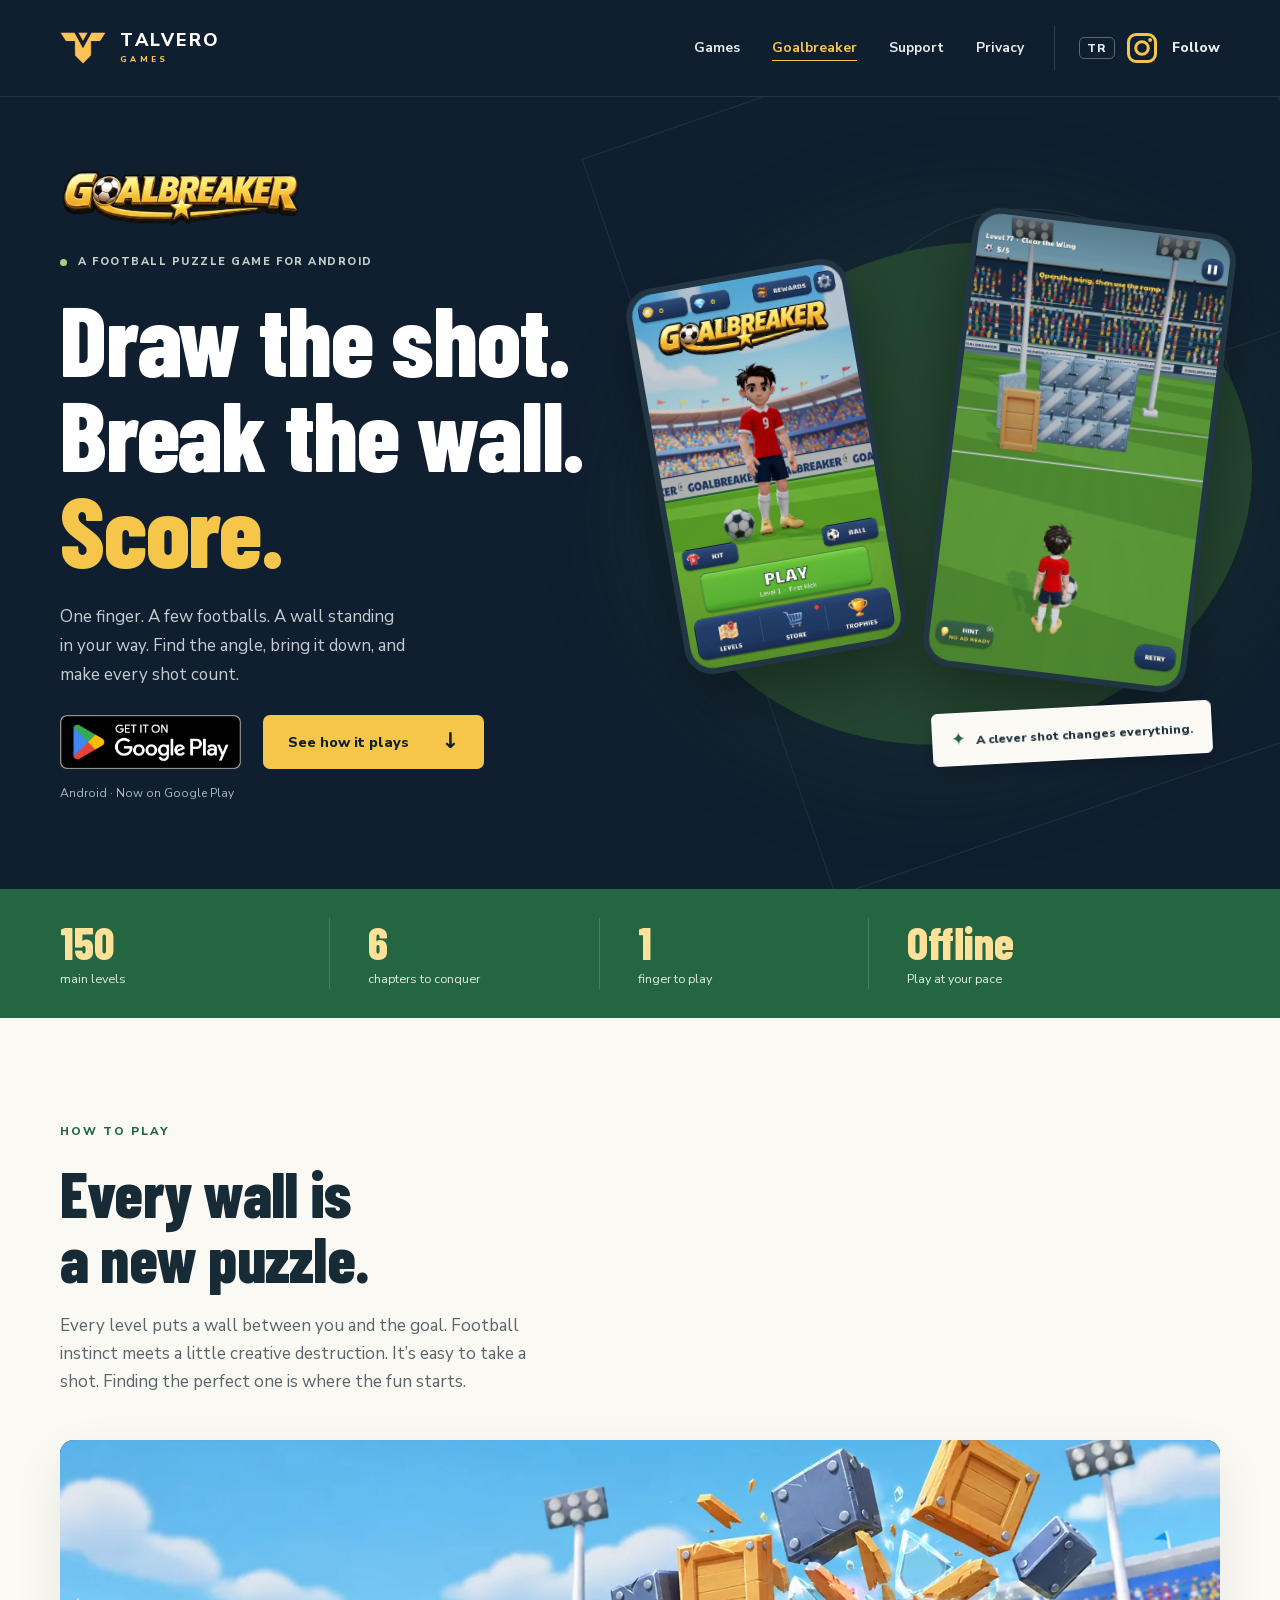
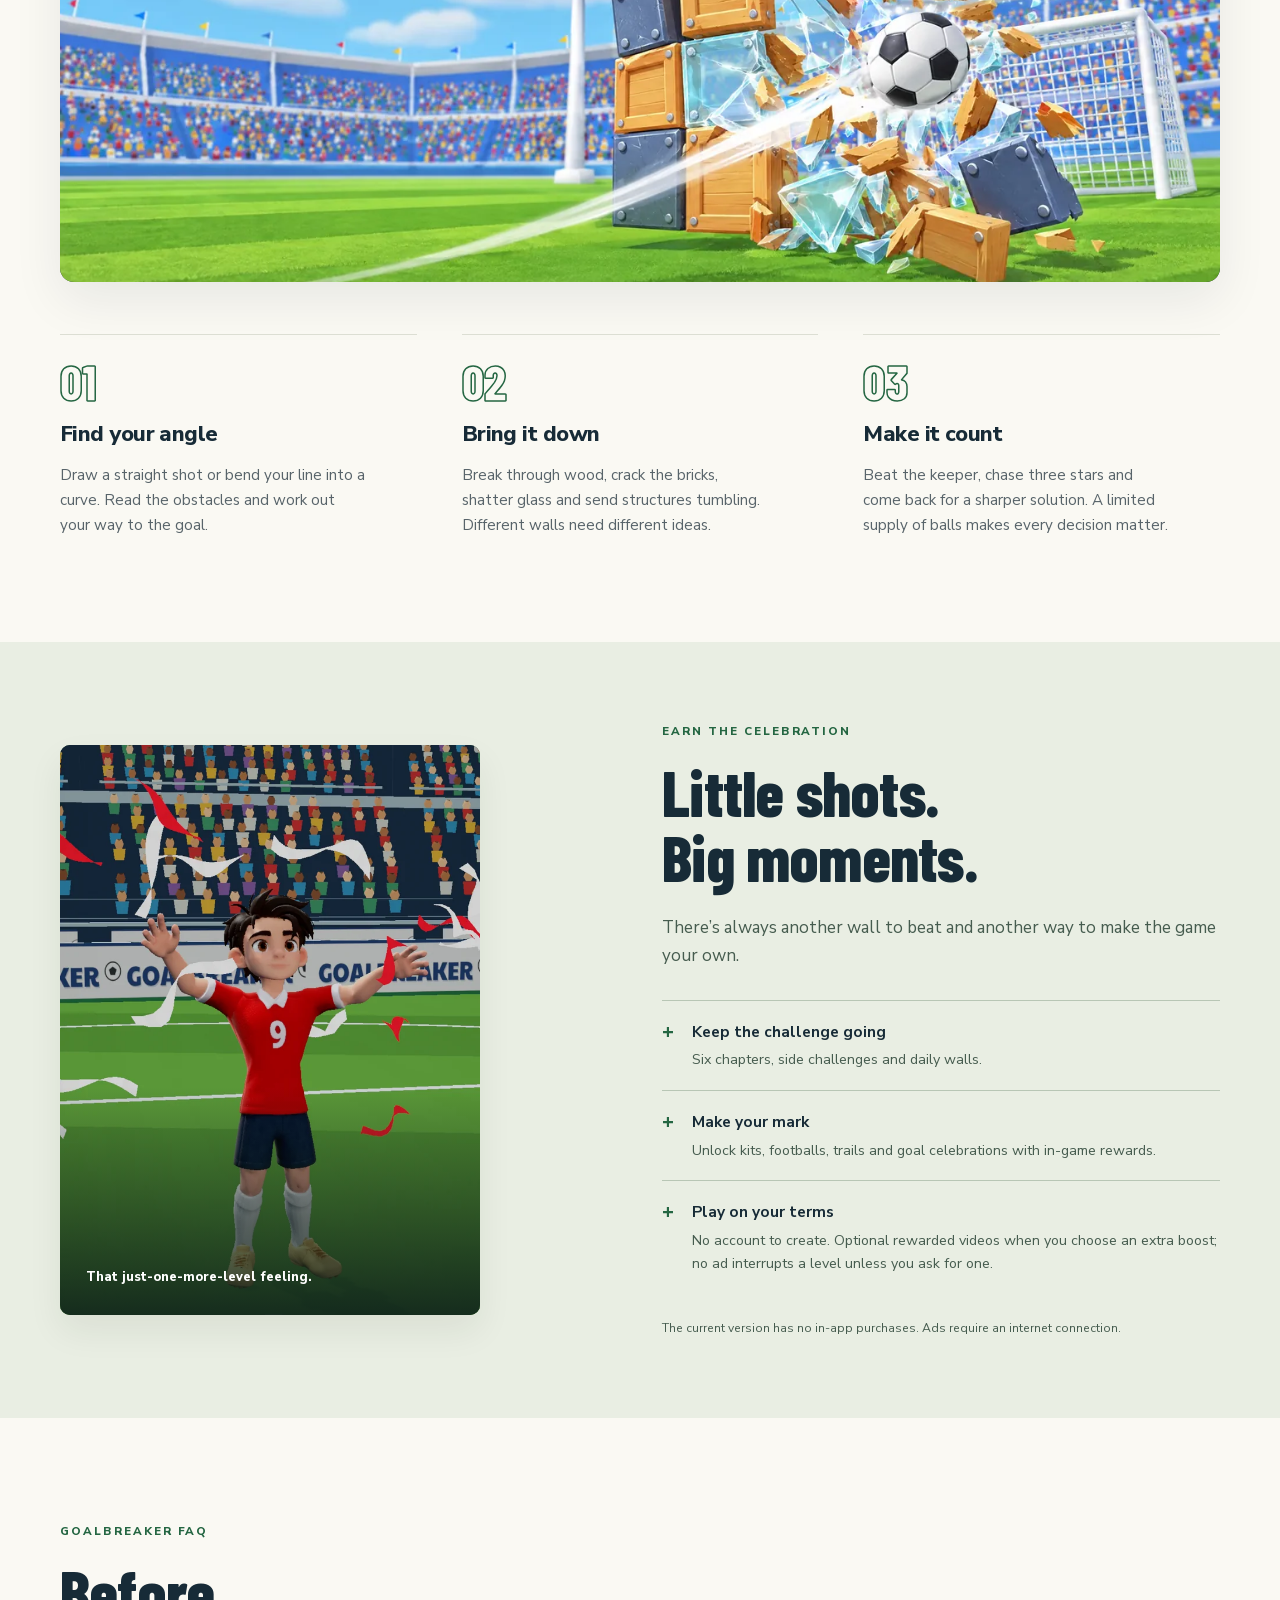
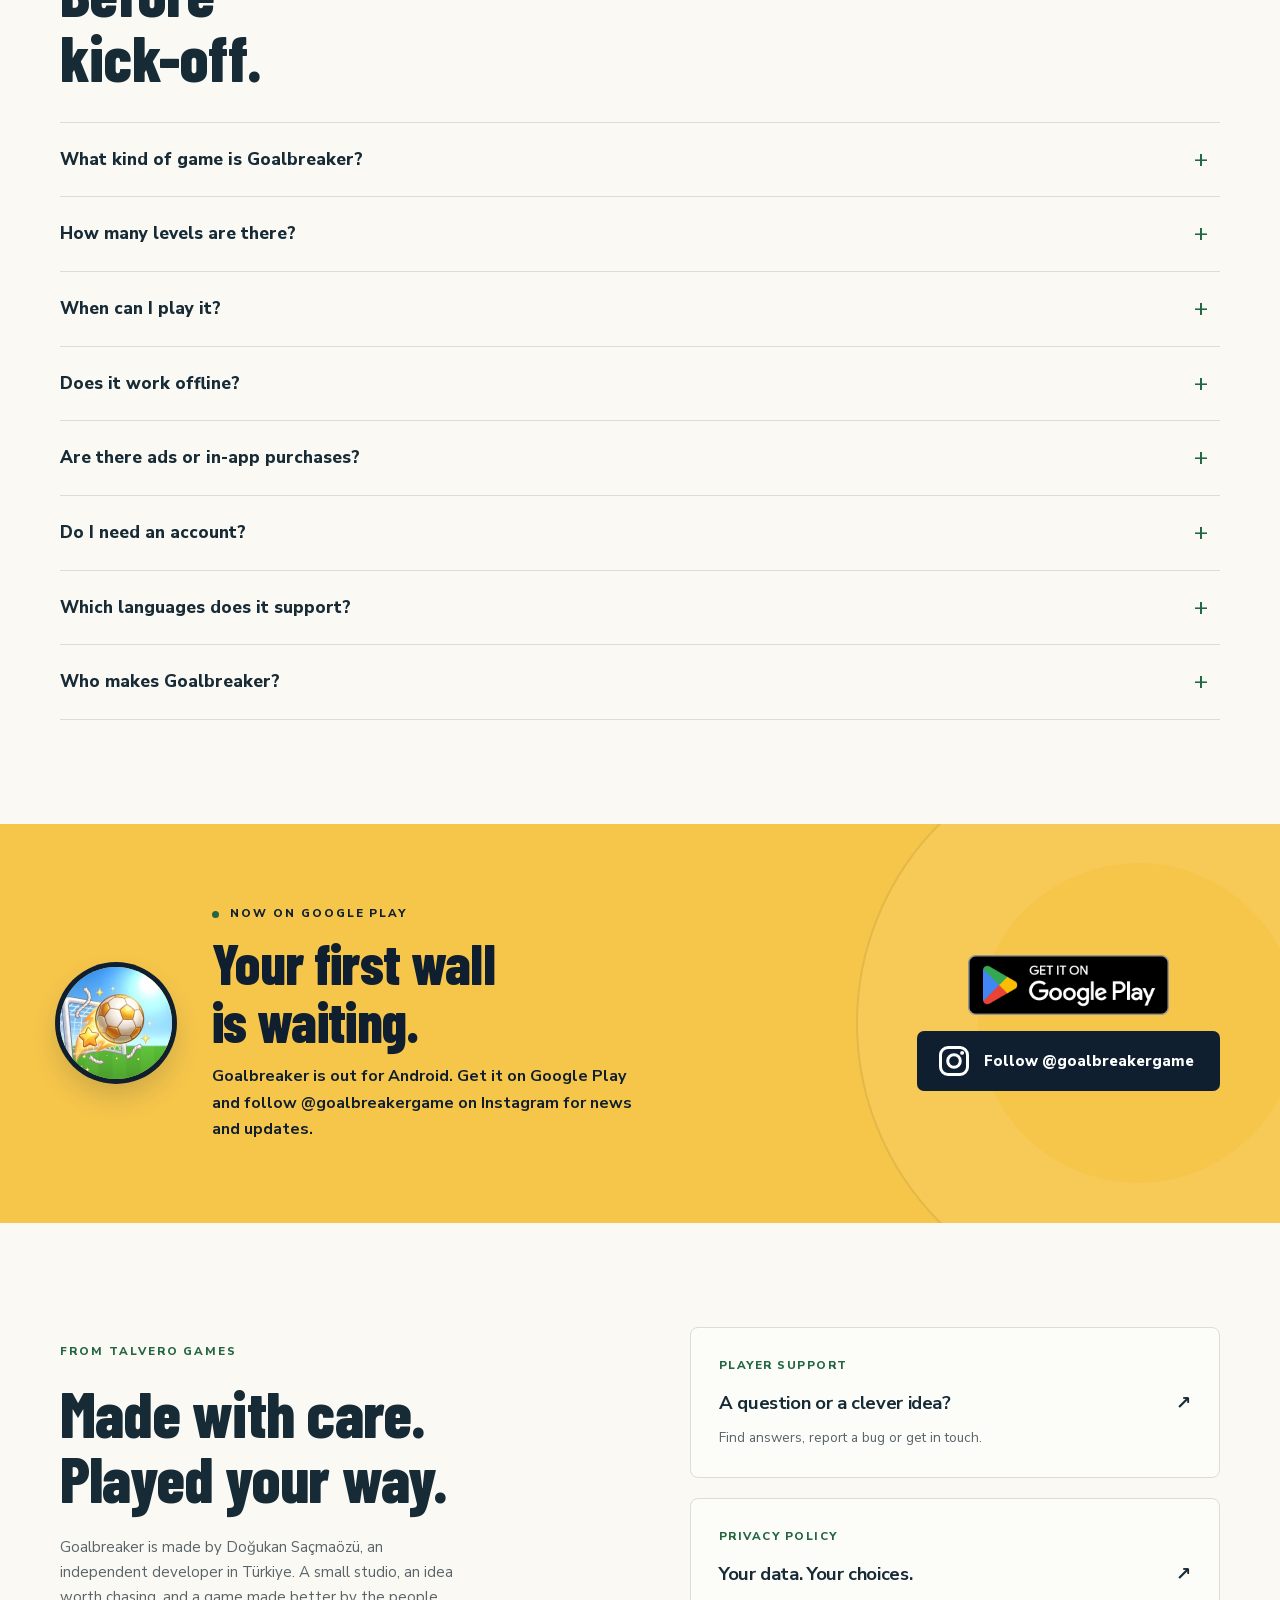
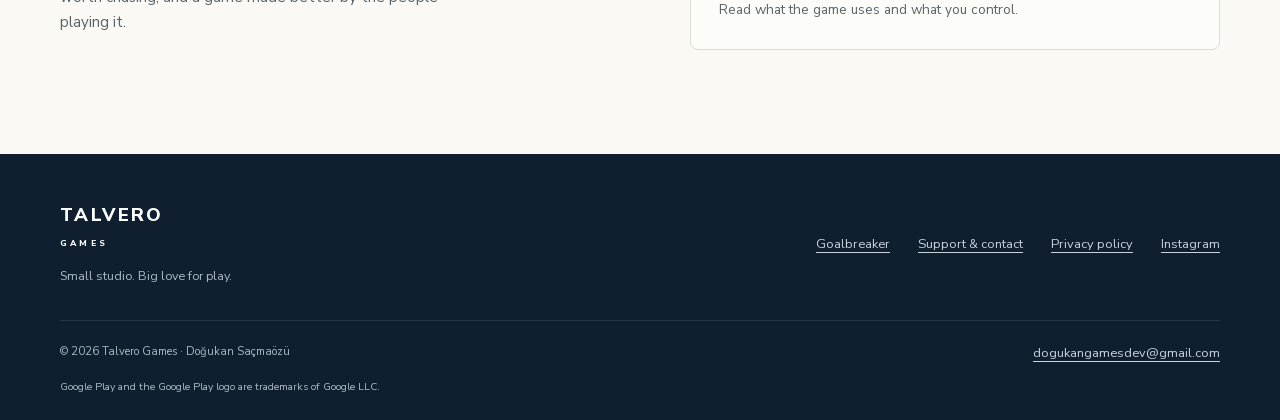
==== goalbreaker/index.html @ 66cc852f "Describe 1.0.6 ads, age slider and iOS data handling in the policy Interstitials after won levels (a" ====
<!DOCTYPE html>
<html lang="en" data-alt-lang="tr" data-alt-href="/tr/goalbreaker/">
  <head>
    <meta charset="utf-8">
    <meta name="viewport" content="width=device-width, initial-scale=1">
    <script>(function(d){var h=d.documentElement,a=h.getAttribute("data-alt-lang"),u=h.getAttribute("data-alt-href"),k="talvero-lang",s=null,b=0;try{s=localStorage.getItem(k)}catch(e){b=1}var n=((navigator.languages&&navigator.languages[0])||navigator.language||"").toLowerCase(),r=d.referrer,o=location.origin+"/";if(a==="tr"?s==="tr"||(!s&&/^tr(-|$)/.test(n)&&r.indexOf(o+"tr/")!==0&&!(b&&r.indexOf(o)===0)):s==="en")location.replace(u+location.hash);d.addEventListener("click",function(e){var l=e.target.closest&&e.target.closest("[data-set-lang]");if(l)try{localStorage.setItem(k,l.getAttribute("data-set-lang"))}catch(x){}})})(document);</script>
    <meta name="theme-color" content="#101f30">
    <meta name="referrer" content="strict-origin-when-cross-origin">
    <title>Goalbreaker: Football Puzzle for Android · Talvero Games</title>
    <meta
      name="description"
      content="Goalbreaker is a football (soccer) puzzle game for Android. Draw the shot, break the wall and score across 150 levels in six chapters. Plays offline, no account."
   >
    <link
      rel="canonical"
      href="https://talverogames.com/goalbreaker/"
   >
    <link rel="alternate" hreflang="en" href="https://talverogames.com/goalbreaker/">
    <link rel="alternate" hreflang="tr" href="https://talverogames.com/tr/goalbreaker/">
    <link rel="alternate" hreflang="x-default" href="https://talverogames.com/goalbreaker/">
    <meta property="og:type" content="website">
    <meta property="og:site_name" content="Goalbreaker · Talvero Games">
    <meta property="og:locale" content="en_GB">
    <meta property="og:locale:alternate" content="tr_TR">
    <meta
      property="og:title"
      content="Goalbreaker: Football Puzzle — Draw the shot. Break the wall. Score."
   >
    <meta
      property="og:description"
      content="Goalbreaker is a football (soccer) puzzle game for Android. Draw the shot, break the wall and score across 150 levels in six chapters. Plays offline, no account."
   >
    <meta
      property="og:url"
      content="https://talverogames.com/goalbreaker/"
   >
    <meta
      property="og:image"
      content="https://talverogames.com/assets/goalbreaker-feature.jpg"
   >
    <meta property="og:image:width" content="1024">
    <meta property="og:image:height" content="500">
    <meta
      property="og:image:alt"
      content="Goalbreaker: Draw the shot. Break the wall. Score."
   >
    <meta name="twitter:card" content="summary_large_image">
    <link rel="icon" href="../assets/icon.png" type="image/png">
    <link
      rel="preload"
      href="../assets/fonts/barlow-condensed-800-latin.woff2"
      as="font"
      type="font/woff2"
      crossorigin
   >
    <link rel="stylesheet" href="../style.css?v=20261012">
    <script type="application/ld+json">
{
  "@context": "https://schema.org",
  "@graph": [
    {
      "@type": [
        "VideoGame",
        "MobileApplication"
      ],
      "@id": "https://talverogames.com/goalbreaker/#game",
      "name": "Goalbreaker",
      "alternateName": "Goalbreaker: Football Puzzle",
      "url": "https://talverogames.com/goalbreaker/",
      "description": "Goalbreaker is a football (soccer) puzzle game for Android by Talvero Games: draw the shot, break the wall and score across 150 levels in six chapters.",
      "image": "https://talverogames.com/assets/goalbreaker-feature.jpg",
      "screenshot": [
        "https://talverogames.com/assets/gameplay.webp",
        "https://talverogames.com/assets/home.webp",
        "https://talverogames.com/assets/celebration.webp"
      ],
      "genre": [
        "Puzzle",
        "Sports"
      ],
      "gamePlatform": "Android",
      "operatingSystem": "Android",
      "applicationCategory": "GameApplication",
      "inLanguage": [
        "en",
        "tr"
      ],
      "author": {
        "@type": "Person",
        "name": "Doğukan Saçmaözü"
      },
      "publisher": {
        "@type": "Organization",
        "@id": "https://talverogames.com/#organization",
        "name": "Talvero Games",
        "url": "https://talverogames.com/"
      },
      "sameAs": [
        "https://play.google.com/store/apps/details?id=com.dogukanscz.goalbreaker",
        "https://www.instagram.com/goalbreakergame/"
      ]
    },
    {
      "@type": "BreadcrumbList",
      "itemListElement": [
        {
          "@type": "ListItem",
          "position": 1,
          "name": "Talvero Games",
          "item": "https://talverogames.com/"
        },
        {
          "@type": "ListItem",
          "position": 2,
          "name": "Goalbreaker"
        }
      ]
    }
  ]
}
    </script>
  </head>
  <body>
    <a class="skip-link" href="#main">Skip to content</a>
    <header class="site-header">
      <div class="container header-inner">
        <a class="studio-brand" href="../" aria-label="Talvero Games home"
          ><img src="../assets/talvero-emblem-144.webp" width="144" height="102" alt=""
          ><span>TALVERO <small>GAMES</small></span></a>
        <nav aria-label="Main navigation">
          <a class="nav-games" href="../#games">Games</a>
          <a href="../goalbreaker/" aria-current="page">Goalbreaker</a>
          <a href="../goalbreaker/support/">Support</a>
          <a href="../goalbreaker/privacy/">Privacy</a>
        </nav>
        <div class="header-tools">
          <a class="lang-switch" href="../tr/goalbreaker/" hreflang="tr" lang="tr" data-set-lang="tr"
            ><span class="lang-code">TR</span
            ><span class="visually-hidden"> – Türkçe</span></a
          ><a class="nav-ig" href="https://www.instagram.com/goalbreakergame/" rel="noopener"
            ><svg class="ig-glyph" viewBox="2 2 20 20" width="30" height="30" aria-hidden="true" focusable="false"><rect x="3" y="3" width="18" height="18" rx="5" fill="none" stroke="currentColor" stroke-width="2"/><circle cx="12" cy="12" r="4.2" fill="none" stroke="currentColor" stroke-width="2"/><circle cx="17.4" cy="6.6" r="1.3" fill="currentColor"/></svg><span class="nav-ig-label" aria-hidden="true">Follow</span
            ><span class="visually-hidden">Follow Goalbreaker on Instagram</span></a
          >
        </div>
      </div>
    </header>
    <main id="main">
      <section class="hero" aria-labelledby="hero-title">
        <div class="pitch-lines" aria-hidden="true"></div>
        <div class="container hero-inner">
          <div class="hero-copy">
            <img
              class="game-logo"
              src="../assets/logo-goalbreaker.webp"
              width="640"
              height="155"
              alt="Goalbreaker"
           >
            <p class="eyebrow">
              <span class="status-dot" aria-hidden="true"></span>A football
              puzzle game for Android
            </p>
            <h1 id="hero-title">
              Draw the shot.<br>Break the wall.<br><span>Score.</span>
            </h1>
            <p class="hero-description">
              One finger. A few footballs. A wall standing in your way. Find the
              angle, bring it down, and make every shot count.
            </p>
            <div class="game-hero-actions">
              <a class="store-badge" href="https://play.google.com/store/apps/details?id=com.dogukanscz.goalbreaker" rel="noopener"
                ><img
                  src="../assets/google-play-badge-en.webp"
                  width="564"
                  height="168"
                  alt="Get it on Google Play"
               ></a
              ><a class="button button-gold" href="#game"
                >See how it plays <span aria-hidden="true">↓</span></a
              >
            </div>
            <p class="hero-note">Android · Now on Google Play</p>
          </div>
          <div class="hero-art">
            <div class="art-orbit" aria-hidden="true"></div>
            <figure class="game-frame frame-home">
              <img
                src="../assets/home.webp"
                alt="Goalbreaker home screen with a footballer, customisation options and the Play button"
                width="720"
                height="1280"
                fetchpriority="high"
             >
            </figure>
            <figure class="game-frame frame-play">
              <img
                src="../assets/gameplay.webp"
                alt="A Goalbreaker puzzle: a striker faces a wall of metal blocks, a wooden barrier and a ramp"
                width="720"
                height="1280"
                fetchpriority="high"
             >
            </figure>
            <div class="art-caption">
              <span aria-hidden="true">✦</span> A clever shot changes
              everything.
            </div>
          </div>
        </div>
      </section>

      <section class="stats-band" aria-label="Game highlights">
        <div class="container stats">
          <p><strong>150</strong><span>main levels</span></p>
          <p><strong>6</strong><span>chapters to conquer</span></p>
          <p><strong>1</strong><span>finger to play</span></p>
          <p><strong>Offline</strong><span>Play at your pace</span></p>
        </div>
      </section>

      <section
        class="section container game-intro"
        id="game"
        aria-labelledby="game-title"
      >
        <div class="section-heading">
          <p class="eyebrow">How to play</p>
          <h2 id="game-title">Every wall is<br>a new puzzle.</h2>
          <p>
            Every level puts a wall between you and the goal. Football instinct
            meets a little creative destruction. It’s easy to take a shot.
            Finding the perfect one is where the fun starts.
          </p>
        </div>
        <figure class="intro-art">
          <img
            src="../assets/goalbreaker-art.webp"
            width="1400"
            height="600"
            alt="Goalbreaker artwork: a football smashing through a wall of wooden crates, metal blocks and glass"
            loading="lazy"
         >
        </figure>
        <div class="feature-grid">
          <article>
            <span class="feature-number" aria-hidden="true">01</span>
            <h3>Find your angle</h3>
            <p>
              Draw a straight shot or bend your line into a curve. Read the
              obstacles and work out your way to the goal.
            </p>
          </article>
          <article>
            <span class="feature-number" aria-hidden="true">02</span>
            <h3>Bring it down</h3>
            <p>
              Break through wood, crack the bricks, shatter glass and send
              structures tumbling. Different walls need different ideas.
            </p>
          </article>
          <article>
            <span class="feature-number" aria-hidden="true">03</span>
            <h3>Make it count</h3>
            <p>
              Beat the keeper, chase three stars and come back for a sharper
              solution. A limited supply of balls makes every decision matter.
            </p>
          </article>
        </div>
      </section>

      <section class="victory-section" aria-labelledby="victory-title">
        <div class="container victory-inner">
          <figure class="victory-image">
            <img
              src="../assets/celebration.webp"
              alt="The Goalbreaker striker celebrates a goal as red and white confetti falls across the pitch"
              width="720"
              height="1280"
              loading="lazy"
           >
            <figcaption>That just-one-more-level feeling.</figcaption>
          </figure>
          <div class="victory-copy">
            <p class="eyebrow">Earn the celebration</p>
            <h2 id="victory-title">Little shots.<br>Big moments.</h2>
            <p>
              There’s always another wall to beat and another way to make the
              game your own.
            </p>
            <ul class="game-extras">
              <li>
                <strong>Keep the challenge going</strong
                ><span>Six chapters, side challenges and daily walls.</span>
              </li>
              <li>
                <strong>Make your mark</strong
                ><span
                  >Unlock kits, footballs, trails and goal celebrations with
                  in-game rewards.</span
                >
              </li>
              <li>
                <strong>Play on your terms</strong
                ><span
                  >No account to create. Optional rewarded videos when you
                  choose an extra boost; no ad interrupts a level unless you ask
                  for one.</span
                >
              </li>
            </ul>
            <p class="small-note">
              The current version has no in-app purchases. Ads require an
              internet connection.
            </p>
          </div>
        </div>
      </section>

      <section
        class="section container faq-section game-faq"
        id="faq"
        aria-labelledby="faq-title"
      >
        <div class="section-heading">
          <p class="eyebrow">Goalbreaker FAQ</p>
          <h2 id="faq-title">Before<br>kick-off.</h2>
        </div>
        <div class="faq-list">
          <details>
            <summary>What kind of game is Goalbreaker?</summary>
            <div class="faq-answer">
              <p>
                A football (soccer) puzzle game for Android. Each level puts a
                wall between you and the goal: draw your shot with one finger,
                bend it around obstacles and bring the wall down to score.
              </p>
            </div>
          </details>
          <details>
            <summary>How many levels are there?</summary>
            <div class="faq-answer">
              <p>
                150 main levels across six chapters, with side roads and daily
                walls on top.
              </p>
            </div>
          </details>
          <details>
            <summary>When can I play it?</summary>
            <div class="faq-answer">
              <p>
                Right now. Goalbreaker is out for Android:
                <a href="https://play.google.com/store/apps/details?id=com.dogukanscz.goalbreaker" rel="noopener">get it on Google Play</a>.
                Follow
                <a href="https://www.instagram.com/goalbreakergame/" rel="noopener">@goalbreakergame</a>
                on Instagram for news and updates.
              </p>
            </div>
          </details>
          <details>
            <summary>Does it work offline?</summary>
            <div class="faq-answer">
              <p>
                Yes. Levels, unlocks and your progress work offline. Ads need an
                internet connection.
              </p>
            </div>
          </details>
          <details>
            <summary>Are there ads or in-app purchases?</summary>
            <div class="faq-answer">
              <p>
                A rewarded video plays only when you choose one for an extra
                boost or an in-game reward. From version 1.0.6, a full-screen ad
                can also appear when you leave the results of a won level, at
                most once every five won levels and never during a level. The
                current version has no in-app purchases.
                <a href="support/">Support</a> has the details.
              </p>
            </div>
          </details>
          <details>
            <summary>Do I need an account?</summary>
            <div class="faq-answer">
              <p>
                No account to create. Your progress is stored on your device.
              </p>
            </div>
          </details>
          <details>
            <summary>Which languages does it support?</summary>
            <div class="faq-answer">
              <p>
                The game is in English and Turkish.
              </p>
            </div>
          </details>
          <details>
            <summary>Who makes Goalbreaker?</summary>
            <div class="faq-answer">
              <p>
                Doğukan Saçmaözü, the independent developer behind
                <a href="../">Talvero Games</a> in Türkiye.
              </p>
            </div>
          </details>
        </div>
      </section>

      <section class="launch-band" aria-labelledby="launch-title">
        <div class="container launch-inner">
          <img
            class="launch-avatar"
            src="../assets/ig-goalbreakergame.webp"
            width="224"
            height="224"
            alt=""
            loading="lazy"
         >
          <div class="launch-copy">
            <p class="eyebrow">
              <span class="status-dot" aria-hidden="true"></span>Now on Google
              Play
            </p>
            <h2 id="launch-title">Your first wall<br>is waiting.</h2>
            <p>
              Goalbreaker is out for Android. Get it on Google Play and follow
              @goalbreakergame on Instagram for news and updates.
            </p>
          </div>
          <div class="launch-actions">
            <a class="store-badge" href="https://play.google.com/store/apps/details?id=com.dogukanscz.goalbreaker" rel="noopener"
              ><img
                src="../assets/google-play-badge-en.webp"
                width="564"
                height="168"
                alt="Get it on Google Play"
                loading="lazy"
             ></a
            ><a
              class="button button-navy"
              href="https://www.instagram.com/goalbreakergame/"
              rel="noopener"
              ><svg class="ig-glyph" viewBox="2 2 20 20" width="30" height="30" aria-hidden="true" focusable="false"><rect x="3" y="3" width="18" height="18" rx="5" fill="none" stroke="currentColor" stroke-width="2"/><circle cx="12" cy="12" r="4.2" fill="none" stroke="currentColor" stroke-width="2"/><circle cx="17.4" cy="6.6" r="1.3" fill="currentColor"/></svg><span>Follow @goalbreakergame</span
              ><span class="visually-hidden"> on Instagram</span></a
            >
          </div>
        </div>
      </section>

      <section
        class="section container studio-section"
        aria-labelledby="studio-title"
      >
        <div>
          <p class="eyebrow"><a href="../">From Talvero Games</a></p>
          <h2 id="studio-title">Made with care.<br>Played your way.</h2>
          <p>
            Goalbreaker is made by Doğukan Saçmaözü, an independent developer in
            Türkiye. A small studio, an idea worth chasing, and a game made
            better by the people playing it.
          </p>
        </div>
        <div class="resource-links">
          <a href="support/"
            ><span class="resource-label">Player support</span
            ><strong
              >A question or a clever idea?
              <span aria-hidden="true">↗</span></strong
            ><span>Find answers, report a bug or get in touch.</span></a
          ><a href="privacy/"
            ><span class="resource-label">Privacy policy</span
            ><strong
              >Your data. Your choices.
              <span aria-hidden="true">↗</span></strong
            ><span>Read what the game uses and what you control.</span></a
          >
        </div>
      </section>
    </main>
    <footer class="site-footer">
      <div class="container footer-top">
        <div>
          <a class="studio" href="../">TALVERO<span>GAMES</span></a>
          <p>Small studio. Big love for play.</p>
        </div>
        <nav aria-label="Footer navigation">
          <a href="../goalbreaker/">Goalbreaker</a
          ><a href="../goalbreaker/support/">Support &amp; contact</a
          ><a href="../goalbreaker/privacy/">Privacy policy</a
          ><a href="https://www.instagram.com/talverogames/" rel="noopener">Instagram</a>
        </nav>
      </div>
      <div class="container footer-bottom">
        <p>© 2026 Talvero Games · Doğukan Saçmaözü</p>
        <a href="mailto:dogukangamesdev@gmail.com">dogukangamesdev@gmail.com</a>
      </div>
      <p class="container footer-legal">
        Google Play and the Google Play logo are trademarks of Google LLC.
      </p>
    </footer>
  </body>
</html>
---- style.css ----
@font-face {
  font-family: Barlow;
  src: url("assets/fonts/barlow-condensed-800-latin.woff2") format("woff2");
  font-weight: 800;
  font-style: normal;
  font-display: swap;
  unicode-range:
    U+0000-00FF, U+0131, U+0152-0153, U+02BB-02BC, U+02C6, U+02DA, U+02DC,
    U+0304, U+0308, U+0329, U+2000-206F, U+20AC, U+2122, U+2191, U+2193,
    U+2212, U+2215, U+FEFF, U+FFFD;
}
@font-face {
  font-family: Barlow;
  src: url("assets/fonts/barlow-condensed-800-latin-ext.woff2") format("woff2");
  font-weight: 800;
  font-style: normal;
  font-display: swap;
  unicode-range:
    U+0100-02BA, U+02BD-02C5, U+02C7-02CC, U+02CE-02D7, U+02DD-02FF, U+0304,
    U+0308, U+0329, U+1D00-1DBF, U+1E00-1E9F, U+1EF2-1EFF, U+2020,
    U+20A0-20AB, U+20AD-20C4, U+2113, U+2C60-2C7F, U+A720-A7FF;
}
@font-face {
  font-family: Nunito;
  src: url("assets/fonts/nunito-sans-latin.woff2") format("woff2");
  font-weight: 400 800;
  font-style: normal;
  font-display: swap;
  unicode-range:
    U+0000-00FF, U+0131, U+0152-0153, U+02BB-02BC, U+02C6, U+02DA, U+02DC,
    U+0304, U+0308, U+0329, U+2000-206F, U+20AC, U+2122, U+2191, U+2193,
    U+2212, U+2215, U+FEFF, U+FFFD;
}
@font-face {
  font-family: Nunito;
  src: url("assets/fonts/nunito-sans-latin-ext.woff2") format("woff2");
  font-weight: 400 800;
  font-style: normal;
  font-display: swap;
  unicode-range:
    U+0100-02BA, U+02BD-02C5, U+02C7-02CC, U+02CE-02D7, U+02DD-02FF, U+0304,
    U+0308, U+0329, U+1D00-1DBF, U+1E00-1E9F, U+1EF2-1EFF, U+2020,
    U+20A0-20AB, U+20AD-20C4, U+2113, U+2C60-2C7F, U+A720-A7FF;
}
:root {
  color-scheme: light;
  --navy: #101f30;
  --navy-light: #1c3147;
  --paper: #faf9f3;
  --white: #fff;
  --ink: #172b37;
  --muted: #58646a;
  --green: #246642;
  --gold: #f6c64b;
  --line: #dcded3;
  --body:
    Nunito, system-ui, -apple-system, BlinkMacSystemFont, "Segoe UI", sans-serif;
  --heading: Barlow, "Arial Narrow", Impact, sans-serif;
}
* {
  box-sizing: border-box;
}
html {
  -webkit-text-size-adjust: 100%;
  scroll-padding-top: 30px;
}
body {
  margin: 0;
  background: var(--paper);
  color: var(--ink);
  font-family: var(--body);
  font-size: 17px;
  line-height: 1.65;
}
img {
  display: block;
  max-width: 100%;
  height: auto;
}
a {
  color: var(--green);
  text-decoration-thickness: 1px;
  text-underline-offset: 4px;
}
a:hover {
  text-decoration-thickness: 2px;
}
a:focus-visible,
summary:focus-visible {
  outline: 3px solid #ba7200;
  outline-offset: 5px;
  border-radius: 3px;
}
h1,
h2,
h3,
p,
figure {
  margin: 0;
}
h1,
h2 {
  font-family: var(--heading);
  font-weight: 800;
  line-height: 1.02;
  letter-spacing: -0.012em;
}
h1 {
  font-size: clamp(3.7rem, 7.8vw, 6.5rem);
}
h2 {
  font-size: clamp(2.8rem, 5vw, 4.5rem);
}
h3 {
  font-size: 1.38rem;
  line-height: 1.25;
  font-weight: 800;
  letter-spacing: -0.025em;
}
p + p {
  margin-top: 1em;
}
.container {
  width: min(1160px, calc(100% - 80px));
  margin-inline: auto;
}
.section {
  padding-block: 104px;
}
.eyebrow {
  font-size: 0.72rem;
  line-height: 1.6;
  letter-spacing: 0.17em;
  text-transform: uppercase;
  font-weight: 800;
  color: var(--green);
  margin-bottom: 19px;
}
.skip-link {
  position: fixed;
  z-index: 20;
  top: 10px;
  left: 12px;
  padding: 12px 20px;
  background: var(--gold);
  color: var(--navy);
  transform: translateY(-160%);
}
.skip-link:focus {
  transform: translateY(0);
}
.site-header {
  background: var(--navy);
  color: #fff;
  border-bottom: 1px solid #ffffff17;
}
.header-inner {
  min-height: 96px;
  display: flex;
  align-items: center;
  justify-content: space-between;
  gap: 30px;
}
.brand {
  display: block;
  width: 210px;
  flex-shrink: 0;
}
.site-header nav {
  display: flex;
  gap: 32px;
  align-items: center;
}
.site-header nav a {
  display: flex;
  align-items: center;
  min-height: 44px;
  color: #e6eced;
  font-size: 0.86rem;
  font-weight: 700;
  text-decoration: none;
}
.site-header nav a:hover,
.site-header nav a[aria-current] {
  color: var(--gold);
}
.site-header nav a[aria-current] {
  text-decoration: underline;
  text-underline-offset: 8px;
}
.site-header a:focus-visible,
.site-footer a:focus-visible,
.hero a:focus-visible,
.studio-hero a:focus-visible,
.contact-card a:focus-visible {
  outline-color: var(--gold);
}
.button {
  display: inline-flex;
  align-items: center;
  justify-content: center;
  gap: 32px;
  min-height: 54px;
  padding: 14px 25px;
  border-radius: 7px;
  font-size: 0.9rem;
  font-weight: 800;
  text-decoration: none;
  line-height: 1.4;
}
.button:hover {
  text-decoration: none;
  box-shadow: 0 4px 0 #0002;
}
.button span {
  font-size: 1.35rem;
  line-height: 1;
}
.button-gold {
  background: var(--gold);
  color: var(--navy);
}
.text-link {
  display: inline-flex;
  align-items: center;
  gap: 20px;
  font-weight: 800;
}
.status-dot {
  display: inline-block;
  width: 7px;
  height: 7px;
  border-radius: 50%;
  background: #a7ce85;
  margin-right: 11px;
  vertical-align: middle;
}
.hero {
  background: var(--navy);
  color: var(--white);
  overflow: hidden;
  position: relative;
}
.hero-inner {
  position: relative;
  display: grid;
  grid-template-columns: 1fr 1fr;
  gap: 28px;
  align-items: center;
  min-height: 690px;
  padding-block: 72px 85px;
}
.hero-copy {
  position: relative;
  z-index: 2;
}
.hero .eyebrow {
  color: #c2d0c8;
  font-size: 0.68rem;
  letter-spacing: 0.14em;
}
.hero h1 {
  font-size: clamp(4.6rem, 7.7vw, 6.25rem);
  line-height: 0.97;
}
.hero h1 span {
  color: var(--gold);
}
.hero-description {
  margin: 27px 0 25px;
  color: #c5cdd2;
  max-width: 35ch;
  font-size: 1.06rem;
  line-height: 1.7;
}
.hero-note {
  font-size: 0.75rem;
  color: #a9b7bf;
  margin-top: 15px;
}
.pitch-lines {
  position: absolute;
  width: 680px;
  height: 780px;
  border: 1px solid #ffffff14;
  right: -90px;
  top: -70px;
  transform: rotate(-19deg);
  pointer-events: none;
}
.pitch-lines::before {
  content: "";
  position: absolute;
  inset: 180px 135px;
  border: 1px solid #ffffff1a;
  border-radius: 50%;
}
.pitch-lines::after {
  content: "";
  position: absolute;
  top: 50%;
  width: 100%;
  border-top: 1px solid #ffffff14;
}
.hero-art {
  position: relative;
  height: 550px;
  isolation: isolate;
}
.art-orbit {
  position: absolute;
  inset: 35px -35px 20px 10px;
  background: #23442f;
  border-radius: 50%;
  transform: rotate(-15deg);
  z-index: -1;
  box-shadow: 0 0 100px 25px #23442f44;
}
.game-frame {
  position: absolute;
  border: 6px solid #213543;
  border-radius: 28px;
  background: var(--navy);
  overflow: hidden;
  box-shadow: 0 26px 55px #0005;
}
.game-frame img {
  width: 100%;
}
.frame-home {
  width: 225px;
  top: 60px;
  left: 0;
  transform: rotate(-10deg);
}
.frame-play {
  width: 265px;
  top: 8px;
  right: 8px;
  transform: rotate(7deg);
}
.art-caption {
  position: absolute;
  bottom: 1px;
  right: 8px;
  padding: 11px 18px;
  background: var(--paper);
  color: var(--ink);
  border: 1px solid #fff;
  border-radius: 6px;
  font-size: 0.77rem;
  font-weight: 800;
  transform: rotate(-3deg);
  box-shadow: 0 8px 20px #0003;
}
.art-caption span {
  color: var(--green);
  font-size: 1.1rem;
  margin-right: 7px;
}
.stats-band {
  background: var(--green);
  color: #fff;
}
.stats {
  display: grid;
  grid-template-columns: 1fr 1fr 1fr 1.3fr;
  padding-block: 29px;
}
.stats p {
  margin: 0;
  padding-inline: 38px;
  border-right: 1px solid #ffffff2b;
  display: flex;
  flex-direction: column;
  gap: 2px;
}
.stats p:first-child {
  padding-left: 0;
}
.stats p:last-child {
  border: 0;
}
.stats strong {
  font: 800 2.8rem/1.1 var(--heading);
  color: #ffe19a;
}
.stats span {
  font-size: 0.78rem;
  color: #e2ede3;
}
.section-heading {
  max-width: 720px;
}
.section-heading > p:last-child {
  max-width: 50ch;
  margin-top: 22px;
  color: var(--muted);
}
.feature-grid {
  display: grid;
  grid-template-columns: repeat(3, 1fr);
  gap: 45px;
  margin-top: 52px;
}
.feature-grid article {
  border-top: 1px solid var(--line);
  padding-top: 22px;
}
.feature-number {
  color: var(--green);
  font-size: 0.75rem;
  font-weight: 800;
  letter-spacing: 0.1em;
  display: block;
  margin-bottom: 28px;
}
.feature-grid p {
  color: var(--muted);
  font-size: 0.95rem;
  margin-top: 14px;
  max-width: 34ch;
}
.victory-section {
  background: #e9eee3;
  padding-block: 80px;
}
.victory-inner {
  display: grid;
  grid-template-columns: 0.9fr 1fr;
  gap: 100px;
  align-items: center;
}
.victory-image {
  position: relative;
  max-width: 420px;
  border-radius: 10px;
  overflow: hidden;
  background: #2c5036;
  box-shadow: 0 16px 35px #162d1512;
}
.victory-image img {
  width: 100%;
  height: 570px;
  object-fit: cover;
  object-position: 50% 65%;
}
.victory-image::after {
  content: "";
  position: absolute;
  inset: 60% 0 0;
  background: linear-gradient(transparent, #0e201be0);
  pointer-events: none;
}
.victory-image figcaption {
  position: absolute;
  z-index: 1;
  bottom: 27px;
  left: 26px;
  right: 26px;
  color: #fff;
  font-size: 0.8rem;
  font-weight: 800;
}
.victory-copy > p:not(.eyebrow) {
  margin-top: 24px;
  color: #465c4f;
}
.game-extras {
  padding: 0;
  margin: 30px 0 0;
  list-style: none;
}
.game-extras li {
  position: relative;
  padding: 18px 0 18px 30px;
  border-top: 1px solid #b8c6b5;
}
.game-extras li::before {
  content: "+";
  position: absolute;
  left: 0;
  color: var(--green);
  font-size: 1.25rem;
  font-weight: 800;
  top: 14px;
}
.game-extras strong,
.game-extras span {
  display: block;
}
.game-extras strong {
  font-size: 0.97rem;
  margin-bottom: 4px;
}
.game-extras span {
  font-size: 0.89rem;
  color: #465c4f;
}
.small-note {
  font-size: 0.76rem;
  line-height: 1.65;
}
.studio-section {
  display: grid;
  grid-template-columns: 1fr 1fr;
  gap: 100px;
  align-items: center;
}
.studio-section > div > p:not(.eyebrow) {
  margin-top: 25px;
  font-size: 0.94rem;
  color: var(--muted);
  max-width: 44ch;
}
.resource-links {
  display: grid;
  gap: 20px;
}
.resource-links a {
  display: block;
  padding: 28px;
  border: 1px solid var(--line);
  border-radius: 8px;
  text-decoration: none;
  color: var(--ink);
  background: #ffffff60;
}
.resource-links a:hover {
  border-color: var(--green);
  background: #fff;
}
.resource-label {
  display: block;
  text-transform: uppercase;
  letter-spacing: 0.13em;
  font-size: 0.72rem;
  font-weight: 800;
  color: var(--green);
  margin-bottom: 13px;
}
.resource-links strong {
  display: flex;
  align-items: center;
  justify-content: space-between;
  gap: 12px;
  font-size: 1.15rem;
  letter-spacing: -0.02em;
  overflow-wrap: anywhere;
}
.resource-links a > span:last-child {
  display: block;
  margin-top: 9px;
  font-size: 0.85rem;
  color: var(--muted);
}
.site-footer {
  background: var(--navy);
  color: #adbac4;
  padding-block: 48px 24px;
}
.footer-top {
  display: flex;
  justify-content: space-between;
  gap: 32px;
  padding-bottom: 34px;
}
.studio {
  color: #fff;
  font-weight: 800;
  font-size: 1.15rem;
  letter-spacing: 0.13em;
  line-height: 1;
  text-decoration: none;
}
.studio span {
  font-size: 0.53rem;
  letter-spacing: 0.38em;
  display: block;
  margin-top: 9px;
}
.footer-top p {
  font-size: 0.78rem;
  margin-top: 18px;
}
.footer-top nav {
  display: flex;
  gap: 28px;
  flex-wrap: wrap;
  align-items: center;
}
.site-footer a:not(.studio) {
  color: #c9d4db;
  font-size: 0.8rem;
}
.footer-bottom {
  padding-top: 22px;
  border-top: 1px solid #ffffff1a;
  display: flex;
  justify-content: space-between;
  gap: 20px;
  font-size: 0.7rem;
}
.footer-bottom a {
  overflow-wrap: anywhere;
}
.page-heading {
  padding-block: 70px 48px;
}
.page-heading > p:not(.eyebrow) {
  color: var(--muted);
  margin-top: 24px;
  font-size: 1.07rem;
  max-width: 52ch;
}
.page-heading .effective-date {
  font-size: 0.8rem;
  margin-top: 18px;
}
.support-main {
  padding-bottom: 90px;
}
.support-grid {
  display: grid;
  grid-template-columns: 0.95fr 1.1fr;
  gap: 75px;
  padding-block: 12px 50px;
  align-items: start;
}
.contact-card {
  background: var(--navy);
  color: #fff;
  padding: 36px;
  border-radius: 10px;
  overflow-wrap: anywhere;
}
.contact-symbol {
  display: flex;
  width: 46px;
  height: 46px;
  align-items: center;
  justify-content: center;
  border: 1px solid #65866e;
  border-radius: 50%;
  color: var(--gold);
  font-size: 1.7rem;
  margin-bottom: 30px;
}
.contact-card h2 {
  font-size: 2.5rem;
  max-width: 12ch;
}
.contact-card > p {
  color: #bcc8d0;
  margin-top: 18px;
  font-size: 0.92rem;
}
.contact-email {
  display: inline-block;
  color: var(--gold);
  font-size: 0.88rem;
  margin-block: 20px 25px;
}
.contact-card .button {
  display: flex;
  width: 100%;
}
.contact-card .small-note {
  font-size: 0.73rem;
  margin-top: 15px;
}
.report-guide {
  padding-top: 12px;
}
.report-guide h2 {
  font-size: 2.75rem;
  max-width: 16ch;
}
.report-list {
  list-style: none;
  padding: 0;
  margin: 25px 0 0;
}
.report-list li {
  display: flex;
  gap: 20px;
  border-top: 1px solid var(--line);
  padding-block: 20px;
}
.report-list li > span {
  font: 800 1.55rem var(--heading);
  color: var(--green);
}
.report-list strong {
  font-size: 0.97rem;
}
.report-list p {
  font-size: 0.88rem;
  color: var(--muted);
  margin-top: 5px;
}
.faq-section {
  padding-top: 30px;
}
.faq-section .section-heading {
  margin-bottom: 32px;
}
.faq-list {
  border-top: 1px solid var(--line);
}
.faq-list details {
  border-bottom: 1px solid var(--line);
}
.faq-list summary {
  cursor: pointer;
  padding: 24px 52px 24px 0;
  list-style: none;
  font-weight: 800;
  font-size: 1.07rem;
  position: relative;
  line-height: 1.5;
}
.faq-list summary::-webkit-details-marker {
  display: none;
}
.faq-list summary::after {
  content: "+";
  font-size: 1.5rem;
  font-weight: 400;
  position: absolute;
  right: 12px;
  top: 18px;
  color: var(--green);
}
.faq-list details[open] summary::after {
  content: "−";
}
.faq-list details[open] summary {
  color: var(--green);
}
.faq-answer {
  padding: 0 48px 25px 0;
  max-width: 84ch;
  color: var(--muted);
  font-size: 0.98rem;
}
.support-privacy {
  margin-top: 60px;
  padding-top: 34px;
  border-top: 1px solid var(--line);
  display: flex;
  align-items: center;
  justify-content: space-between;
  gap: 30px;
}
.support-privacy h2 {
  font-family: var(--body);
  font-size: 1.12rem;
  line-height: 1.4;
  letter-spacing: -0.02em;
}
.support-privacy p {
  font-size: 0.89rem;
  color: var(--muted);
  margin-top: 10px;
  max-width: 50ch;
}
.support-privacy .text-link {
  font-size: 0.84rem;
  flex-shrink: 0;
}
.privacy-main {
  padding-bottom: 90px;
}
.privacy-summary {
  display: grid;
  grid-template-columns: repeat(3, 1fr);
  background: #e9eee3;
  border-radius: 8px;
  padding: 30px 0;
  margin-bottom: 64px;
}
.privacy-summary > div {
  padding: 0 28px;
  border-right: 1px solid #c5d0bf;
}
.privacy-summary > div:last-child {
  border: 0;
}
.summary-mark {
  font: 800 1.4rem var(--heading);
  color: var(--green);
  display: block;
  margin-bottom: 12px;
}
.privacy-summary strong {
  font-size: 0.94rem;
  display: block;
}
.privacy-summary p {
  font-size: 0.84rem;
  color: #465c4f;
  margin-top: 9px;
}
.privacy-layout {
  display: grid;
  grid-template-columns: 250px minmax(0, 1fr);
  gap: 75px;
  align-items: start;
}
.policy-nav {
  position: sticky;
  top: 35px;
  font-size: 0.8rem;
}
.policy-nav ol {
  padding-left: 20px;
  margin: 0 0 25px;
  color: #70806f;
}
.policy-nav li {
  padding-left: 4px;
  margin-block: 11px;
  line-height: 1.5;
}
.policy-nav a {
  color: var(--muted);
  text-decoration: none;
}
.policy-nav a:hover {
  color: var(--green);
  text-decoration: underline;
}
.policy-nav .text-link {
  color: var(--green);
  text-decoration: underline;
  font-size: 0.8rem;
}
.policy-content {
  max-width: 740px;
  font-size: 1rem;
  line-height: 1.8;
  overflow-wrap: anywhere;
}
.policy-content section {
  margin-bottom: 43px;
  scroll-margin-top: 30px;
}
.policy-content h2 {
  font-family: var(--body);
  font-size: 1.42rem;
  letter-spacing: -0.025em;
  line-height: 1.3;
  font-weight: 800;
  margin: 0 0 19px;
  padding-top: 24px;
  border-top: 1px solid var(--line);
  display: flex;
  gap: 15px;
}
.section-index {
  font-family: var(--heading);
  font-size: 1.35rem;
  letter-spacing: 0;
  color: var(--green);
  padding-top: 1px;
  flex-shrink: 0;
}
.policy-content h3 {
  font-size: 1rem;
  margin-block: 24px 9px;
  line-height: 1.5;
  letter-spacing: 0;
}
.policy-content p,
.policy-content li {
  color: #46545b;
}
.policy-content strong {
  color: var(--ink);
  font-weight: 800;
}
.policy-content ul,
.policy-content ol {
  padding-left: 22px;
  margin-block: 15px;
}
.policy-content li {
  margin-block: 12px;
  padding-left: 4px;
}
.data-detail {
  background: #eef0e9;
  border-left: 3px solid #b4c6a9;
  padding: 18px 22px;
  margin-block: 20px;
}
.data-detail h3 {
  margin-top: 0;
}
.data-detail p {
  font-size: 0.94rem;
}
.choice-list li {
  margin-bottom: 22px;
}
.choice-list p {
  margin-top: 6px;
}
.back-top {
  font-size: 0.84rem;
}
.redirect-page,
.error-page {
  padding-block: 90px;
  min-height: 65vh;
}
.redirect-page {
  width: min(740px, calc(100% - 40px));
  margin: auto;
}
.error-page p:not(.eyebrow),
.redirect-page p:not(.eyebrow) {
  margin-block: 25px;
}
@media (min-width: 1440px) {
  .hero-inner {
    padding-block: 85px 98px;
  }
  .hero-art {
    height: 575px;
  }
  .frame-home {
    width: 240px;
  }
  .frame-play {
    width: 280px;
  }
  .art-caption {
    bottom: 5px;
  }
}
@media (max-width: 1050px) {
  .hero-inner {
    min-height: 640px;
    gap: 10px;
    padding-block: 65px;
  }
  .hero-art {
    height: 480px;
  }
  .frame-home {
    width: 190px;
    left: 0;
    top: 65px;
  }
  .frame-play {
    width: 220px;
    right: 0;
    top: 30px;
  }
  .art-caption {
    right: 0;
    bottom: 15px;
    font-size: 0.68rem;
  }
  .hero h1 {
    font-size: 5.3rem;
  }
  .hero .eyebrow {
    max-width: 27ch;
  }
  .victory-inner,
  .studio-section {
    gap: 60px;
  }
  .support-grid {
    gap: 45px;
  }
  .privacy-layout {
    gap: 45px;
    grid-template-columns: 210px minmax(0, 1fr);
  }
  .stats p {
    padding-inline: 25px;
  }
  .stats strong {
    font-size: 2.5rem;
  }
}
@media (max-width: 800px) {
  .container {
    width: calc(100% - 48px);
  }
  .header-inner {
    min-height: 85px;
  }
  .brand {
    width: 185px;
  }
  .site-header nav {
    gap: 21px;
  }
  .hero-inner {
    grid-template-columns: 1fr;
    padding-top: 48px;
    padding-bottom: 45px;
    gap: 15px;
  }
  .hero h1 {
    font-size: clamp(4.7rem, 11vw, 6.5rem);
  }
  .hero .eyebrow {
    max-width: none;
  }
  .hero-description {
    max-width: 42ch;
  }
  .hero-art {
    width: min(465px, 100%);
    height: 505px;
    justify-self: center;
    margin-top: 16px;
  }
  .frame-home {
    width: 215px;
    top: 65px;
    left: 8px;
  }
  .frame-play {
    width: 255px;
    top: 4px;
    right: 4px;
  }
  .art-caption {
    font-size: 0.73rem;
    bottom: 0;
  }
  .stats {
    grid-template-columns: repeat(4, 1fr);
  }
  .stats p {
    padding-inline: 19px;
  }
  .stats strong {
    font-size: 2.05rem;
  }
  .stats span {
    font-size: 0.69rem;
  }
  .section {
    padding-block: 70px;
  }
  .feature-grid {
    gap: 25px;
    margin-top: 40px;
  }
  .feature-grid h3 {
    font-size: 1.15rem;
  }
  .feature-grid p {
    font-size: 0.9rem;
  }
  .victory-section {
    padding-block: 55px;
  }
  .victory-inner {
    gap: 35px;
    grid-template-columns: 0.9fr 1fr;
  }
  .victory-image img {
    height: 540px;
  }
  .victory-copy h2 {
    font-size: 3.15rem;
  }
  .victory-copy > p:not(.eyebrow) {
    font-size: 0.95rem;
  }
  .game-extras li {
    padding-block: 15px;
  }
  .studio-section {
    gap: 35px;
  }
  .resource-links a {
    padding: 22px;
  }
  .resource-links strong {
    font-size: 1.02rem;
  }
  .footer-top nav {
    gap: 20px;
  }
  .support-grid {
    grid-template-columns: 1fr 1fr;
    gap: 28px;
  }
  .contact-card {
    padding: 26px;
  }
  .contact-email {
    font-size: 0.8rem;
  }
  .report-guide h2 {
    font-size: 2.4rem;
  }
  .support-privacy {
    align-items: start;
    flex-direction: column;
    gap: 20px;
  }
  .privacy-layout {
    grid-template-columns: 1fr;
    gap: 32px;
  }
  .policy-nav {
    position: static;
    border-bottom: 1px solid var(--line);
    padding-bottom: 30px;
  }
  .policy-nav ol {
    display: grid;
    grid-template-columns: 1fr 1fr;
    column-gap: 35px;
    margin-bottom: 15px;
  }
  .policy-nav li {
    margin-block: 6px;
  }
  .privacy-summary {
    margin-bottom: 40px;
  }
  .privacy-summary > div {
    padding-inline: 20px;
  }
  .privacy-summary strong {
    font-size: 0.85rem;
  }
  .privacy-summary p {
    font-size: 0.78rem;
  }
  .policy-content {
    max-width: none;
  }
}
@media (max-width: 560px) {
  .container {
    width: calc(100% - 40px);
  }
  .header-inner {
    min-height: 106px;
    flex-direction: column;
    justify-content: center;
    gap: 7px;
    padding-block: 14px 6px;
  }
  .brand {
    width: 175px;
  }
  .site-header nav {
    gap: 30px;
  }
  .site-header nav a {
    min-height: 37px;
    font-size: 0.76rem;
  }
  .hero-inner {
    padding-top: 36px;
  }
  .hero .eyebrow {
    font-size: 0.6rem;
    letter-spacing: 0.11em;
  }
  .hero h1 {
    font-size: clamp(3.125rem, 16vw, 5.6rem);
  }
  .hero-description {
    font-size: 0.97rem;
    max-width: 33ch;
    margin-top: 23px;
  }
  .hero-art {
    height: 440px;
    max-width: 350px;
    margin-top: 26px;
  }
  .frame-home {
    width: 180px;
    left: 2px;
    top: 57px;
    border-width: 5px;
    border-radius: 22px;
  }
  .frame-play {
    width: 215px;
    right: 0;
    top: 6px;
    border-width: 5px;
    border-radius: 22px;
  }
  .art-orbit {
    inset: 30px -25px 30px -20px;
  }
  .art-caption {
    right: 0;
    bottom: 0;
    font-size: 0.67rem;
    padding: 10px 12px;
  }
  .stats {
    grid-template-columns: 1fr 1fr;
    row-gap: 24px;
    padding-block: 26px;
  }
  .stats p,
  .stats p:first-child {
    padding-inline: 20px;
  }
  .stats p:nth-child(odd) {
    padding-left: 0;
  }
  .stats p:nth-child(even) {
    border: 0;
  }
  .stats strong {
    font-size: 2.4rem;
  }
  .stats span {
    font-size: 0.73rem;
  }
  .section {
    padding-block: 57px;
  }
  .section-heading > p:last-child {
    font-size: 0.97rem;
  }
  .feature-grid {
    grid-template-columns: 1fr;
    gap: 25px;
    margin-top: 34px;
  }
  .feature-grid article {
    padding-top: 21px;
  }
  .feature-number {
    margin-bottom: 12px;
  }
  .feature-grid h3 {
    font-size: 1.3rem;
  }
  .feature-grid p {
    max-width: none;
    margin-top: 9px;
    font-size: 0.97rem;
  }
  .victory-section {
    padding-block: 40px 50px;
  }
  .victory-inner {
    grid-template-columns: 1fr;
    gap: 35px;
  }
  .victory-image {
    max-width: none;
  }
  .victory-image img {
    height: 410px;
    object-position: 50% 65%;
  }
  .victory-copy h2 {
    font-size: 3.4rem;
  }
  .victory-copy > p:not(.eyebrow) {
    font-size: 0.97rem;
  }
  .studio-section {
    grid-template-columns: 1fr;
    gap: 35px;
  }
  .resource-links strong {
    font-size: 1.08rem;
  }
  .footer-top,
  .footer-bottom {
    flex-direction: column;
  }
  .footer-top {
    gap: 26px;
  }
  .footer-top nav {
    gap: 10px 23px;
  }
  .footer-bottom {
    gap: 8px;
  }
  .footer-bottom p {
    font-size: 0.68rem;
  }
  .site-footer {
    padding-top: 37px;
  }
  .page-heading {
    padding-block: 40px 32px;
  }
  .page-heading h1 {
    font-size: clamp(3.5rem, 13vw, 4.5rem);
  }
  .page-heading > p:not(.eyebrow) {
    font-size: 1rem;
    margin-top: 19px;
  }
  .page-heading .effective-date {
    font-size: 0.77rem;
  }
  .support-grid {
    grid-template-columns: 1fr;
    gap: 35px;
    padding-bottom: 25px;
  }
  .contact-card {
    padding: 28px;
  }
  .contact-email {
    font-size: 0.9rem;
  }
  .contact-symbol {
    margin-bottom: 22px;
  }
  .contact-card h2 {
    max-width: none;
  }
  .report-guide h2 {
    max-width: 19ch;
    font-size: 2.7rem;
  }
  .faq-section {
    padding-top: 15px;
  }
  .faq-list summary {
    font-size: 0.97rem;
    padding-block: 22px;
  }
  .faq-answer {
    font-size: 0.94rem;
    padding-right: 14px;
  }
  .support-main,
  .privacy-main {
    padding-bottom: 55px;
  }
  .support-privacy {
    margin-top: 42px;
  }
  .privacy-summary {
    grid-template-columns: 1fr;
    padding: 3px 24px;
    margin-bottom: 32px;
  }
  .privacy-summary > div {
    border: 0;
    border-bottom: 1px solid #c5d0bf;
    padding: 21px 0 21px 36px;
    position: relative;
  }
  .summary-mark {
    position: absolute;
    left: 0;
    top: 19px;
    font-size: 1.3rem;
  }
  .privacy-summary strong {
    font-size: 0.93rem;
  }
  .privacy-summary p {
    font-size: 0.86rem;
    margin-top: 5px;
  }
  .policy-nav ol {
    grid-template-columns: 1fr;
    gap: 0;
  }
  .policy-nav li {
    margin-block: 5px;
  }
  .policy-content h2 {
    font-size: 1.22rem;
    gap: 12px;
  }
  .policy-content {
    font-size: 0.96rem;
  }
  .data-detail {
    padding: 15px 17px;
  }
  .policy-content section {
    margin-bottom: 33px;
  }
  .error-page {
    padding-block: 65px;
  }
}
@media (max-width: 350px) {
  .hero-art {
    height: 380px;
  }
  .frame-home {
    width: 155px;
    top: 50px;
  }
  .frame-play {
    width: 184px;
  }
  .art-caption {
    font-size: 0.6rem;
  }
  .hero .eyebrow {
    max-width: 30ch;
  }
  .hero h1 {
    font-size: 3.125rem;
  }
  .hero-note {
    font-size: 0.68rem;
  }
  .stats p {
    padding-inline: 14px;
  }
  .contact-card {
    padding: 22px;
  }
  .contact-email {
    font-size: 0.81rem;
  }
}
@media (prefers-reduced-motion: no-preference) {
  html {
    scroll-behavior: smooth;
  }
  .button,
  .resource-links a {
    transition:
      background 0.18s ease,
      box-shadow 0.18s ease,
      border-color 0.18s ease;
  }
  .frame-play {
    animation: arrive 0.7s ease-out both;
  }
  .frame-home {
    animation: arrive 0.7s 0.1s ease-out both;
  }
  @keyframes arrive {
    from {
      opacity: 0;
      translate: 0 18px;
    }
    to {
      opacity: 1;
      translate: 0 0;
    }
  }
}
@media print {
  body {
    background: #fff;
    color: #000;
    font-size: 11pt;
  }
  .site-header,
  .site-footer,
  .skip-link,
  .policy-nav,
  .back-top {
    display: none;
  }
  .container {
    width: 100%;
    max-width: none;
  }
  .page-heading {
    padding-block: 10px 24px;
  }
  .page-heading h1 {
    font-size: 32pt;
  }
  .privacy-layout {
    display: block;
  }
  .privacy-summary {
    break-inside: avoid;
    margin-bottom: 25px;
  }
  .policy-content {
    max-width: none;
    font-size: 11pt;
  }
  .policy-content section {
    margin-bottom: 25px;
  }
  .policy-content h2 {
    break-after: avoid;
  }
  a {
    color: inherit;
  }
  .privacy-main {
    padding: 0;
  }
  .data-detail {
    break-inside: avoid;
  }
}

/* ---------- Talvero Games: studio header, home and game card ---------- */
.studio-brand {
  display: inline-flex;
  align-items: center;
  gap: 14px;
  color: #fff;
  text-decoration: none;
  flex-shrink: 0;
}
.studio-brand img {
  width: 46px;
  height: auto;
}
.studio-brand span {
  font-weight: 800;
  font-size: 1.12rem;
  letter-spacing: 0.14em;
  line-height: 1;
}
.studio-brand small {
  display: block;
  font-size: 0.5rem;
  letter-spacing: 0.42em;
  margin-top: 7px;
  color: var(--gold);
}
.studio-brand:hover span {
  color: #fff;
}
.studio-hero {
  position: relative;
  overflow: hidden;
  background: var(--navy);
  color: var(--white);
}
.studio-hero-media img {
  position: absolute;
  inset: 0;
  width: 100%;
  height: 100%;
  object-fit: cover;
  object-position: 62% 50%;
}
.studio-hero::before {
  content: "";
  position: absolute;
  inset: 0;
  z-index: 1;
  background: linear-gradient(90deg, #101f30f0 0%, #101f30cc 34%, #101f3033 62%, #101f3000 80%),
    linear-gradient(0deg, #101f30a6 0%, #101f3000 30%);
}
.studio-hero-inner {
  position: relative;
  z-index: 2;
  display: flex;
  align-items: center;
  min-height: 720px;
  padding-block: 64px 80px;
}
.studio-hero-copy {
  max-width: 560px;
}
.studio-mark {
  width: 210px;
  margin-bottom: 30px;
}
.studio-hero .eyebrow {
  color: #c2d0c8;
  font-size: 0.68rem;
  letter-spacing: 0.14em;
}
.studio-hero h1 {
  font-size: clamp(3.6rem, 6.4vw, 5.6rem);
  line-height: 0.98;
}
.studio-hero h1 span {
  color: var(--gold);
}
.studio-hero .hero-description {
  margin: 26px 0 30px;
  color: #d3dbe0;
  max-width: 40ch;
  font-size: 1.06rem;
  line-height: 1.7;
}
.hero-actions {
  display: flex;
  flex-wrap: wrap;
  align-items: center;
  gap: 18px 28px;
}
.hero-follow {
  display: inline-flex;
  align-items: center;
  gap: 15px;
  min-height: 48px;
  color: #fff;
  font-weight: 800;
  font-size: 0.9rem;
  text-decoration: none;
}
.hero-follow:hover {
  color: var(--gold);
}
.games-section .section-heading {
  margin-bottom: 52px;
}
.game-card {
  display: grid;
  grid-template-columns: minmax(0, 1.15fr) minmax(0, 1fr);
  border: 1px solid var(--line);
  border-radius: 14px;
  overflow: hidden;
  background: var(--white);
  box-shadow: 0 18px 50px #101f3014;
}
.game-card-media {
  display: block;
  overflow: hidden;
  background: var(--navy);
}
.game-card-media img {
  width: 100%;
  height: 100%;
  object-fit: cover;
  object-position: 72% 50%;
}
.game-card-body {
  padding: 44px 46px 46px;
}
.game-status {
  font-size: 0.72rem;
  font-weight: 800;
  letter-spacing: 0.12em;
  text-transform: uppercase;
  color: var(--green);
  text-wrap: balance;
}
.game-status .status-dot {
  background: var(--green);
  margin-right: 8px;
}
.game-card h3 {
  font-family: var(--heading);
  font-size: clamp(2.6rem, 4vw, 3.4rem);
  line-height: 1;
  letter-spacing: -0.01em;
  margin-top: 18px;
}
.game-tagline {
  margin-top: 10px;
  font-weight: 800;
  color: var(--ink);
}
.game-card-body > p:not(.game-status):not(.game-tagline) {
  margin-top: 16px;
  color: var(--muted);
  font-size: 0.97rem;
}
.game-tags {
  display: flex;
  flex-wrap: wrap;
  gap: 8px;
  list-style: none;
  padding: 0;
  margin: 22px 0 0;
}
.game-tags li {
  font-size: 0.75rem;
  font-weight: 800;
  padding: 5px 12px;
  border-radius: 99px;
  background: #eef3ea;
  color: var(--green);
}
.game-links {
  display: flex;
  flex-wrap: wrap;
  align-items: center;
  gap: 14px 26px;
  margin-top: 30px;
}
.game-meta-links {
  display: flex;
  flex-wrap: wrap;
  align-items: center;
  gap: 0 24px;
  margin-top: 12px;
  font-size: 0.9rem;
  font-weight: 800;
}
.game-meta-links a {
  display: inline-flex;
  align-items: center;
  gap: 15px;
  min-height: 44px;
}
.button-navy {
  background: var(--navy);
  color: #fff;
}
.values-band {
  background: var(--navy);
  color: #fff;
  padding-block: 100px;
}
.values-band .eyebrow,
.values-band .feature-number {
  color: var(--gold);
}
.values-grid {
  display: grid;
  grid-template-columns: repeat(3, 1fr);
  gap: 45px;
  margin-top: 52px;
}
.values-grid article {
  border-top: 1px solid #ffffff26;
  padding-top: 22px;
}
.values-grid p {
  color: #b9c6cf;
  font-size: 0.95rem;
  margin-top: 14px;
  max-width: 34ch;
}
.game-logo {
  width: 240px;
  margin-bottom: 26px;
}
.studio-section .eyebrow a {
  display: inline-block;
  padding-block: 14px;
  margin-block: -14px;
  color: inherit;
  text-decoration: none;
}
.studio-section .eyebrow a:hover {
  text-decoration: underline;
}
@media (max-width: 1050px) {
  .game-card {
    grid-template-columns: 1fr;
  }
  .game-card-media img {
    aspect-ratio: 16 / 8;
  }
  .values-grid {
    grid-template-columns: 1fr;
    gap: 28px;
  }
}
@media (max-width: 800px) {
  .studio-hero {
    --art-h: clamp(200px, 56vw, 440px);
  }
  .studio-hero-inner {
    min-height: 0;
    align-items: center;
    padding-block: calc(var(--art-h) - 8px) 48px;
  }
  .studio-hero::before {
    background: linear-gradient(
      180deg,
      #101f3000 0,
      #101f3000 calc(var(--art-h) - 56px),
      #101f30 calc(var(--art-h) - 2px)
    );
  }
  .studio-hero-media img {
    inset: 0 0 auto;
    height: var(--art-h);
    object-position: 50% 75%;
  }
  .studio-mark {
    display: none;
  }
  .game-card-body {
    padding: 30px 26px 32px;
  }
  .values-band {
    padding-block: 72px;
  }
  .game-logo {
    width: 200px;
  }
}
@media (max-width: 560px) {
  .studio-brand img {
    width: 38px;
  }
  .studio-brand span {
    font-size: 1rem;
  }
  .site-header nav {
    gap: 18px;
  }
  .studio-hero h1 {
    font-size: clamp(3rem, 14vw, 4.2rem);
  }
  .hero-actions .button {
    width: 100%;
    justify-content: space-between;
  }
}
@media (max-width: 380px) {
  .site-header .nav-games {
    display: none;
  }
}

/* ---------- Header tools: language switch and Instagram (all pages) ---------- */
.visually-hidden {
  position: absolute !important;
  width: 1px;
  height: 1px;
  padding: 0;
  margin: -1px;
  overflow: hidden;
  clip: rect(0 0 0 0);
  clip-path: inset(50%);
  white-space: nowrap;
  border: 0;
}
.ig-glyph {
  width: 30px; /* Instagram's minimum glyph size is 29 px */
  height: 30px;
  flex-shrink: 0;
}
.site-header nav {
  margin-left: auto;
}
.header-tools {
  display: flex;
  align-items: center;
  gap: 8px;
  padding-left: 20px;
  border-left: 1px solid #ffffff24;
}
.header-tools a {
  display: inline-flex;
  align-items: center;
  justify-content: center;
  min-width: 44px;
  min-height: 44px;
  color: #e6eced;
  font-size: 0.86rem;
  font-weight: 800;
  text-decoration: none;
}
.nav-ig {
  gap: 15px;
}
.nav-ig .ig-glyph {
  color: var(--gold);
}
.nav-ig:hover,
.lang-switch:hover {
  color: var(--gold);
}
.lang-code {
  padding: 3px 7px;
  border: 1px solid #ffffff52;
  border-radius: 5px;
  font-size: 0.72rem;
  letter-spacing: 0.1em;
  line-height: 1.3;
}
.lang-switch:hover .lang-code {
  border-color: var(--gold);
}
@media (max-width: 1050px) {
  .nav-ig {
    flex-direction: column;
    gap: 15px; /* Instagram clear space: half the 30 px glyph */
  }
  .nav-ig-label {
    font-size: 0.72rem;
    line-height: 1;
  }
}
@media (max-width: 700px) {
  .header-inner {
    position: relative;
    min-height: 106px;
    flex-direction: column;
    justify-content: center;
    gap: 7px;
    padding-block: 14px 6px;
  }
  .site-header nav {
    margin-left: 0;
  }
  .header-tools {
    position: absolute;
    top: 8px;
    left: 0;
    right: 0;
    align-items: flex-start;
    justify-content: space-between;
    padding: 0;
    border: 0;
    pointer-events: none;
  }
  .header-tools a {
    pointer-events: auto;
  }
  .header-tools .nav-ig {
    margin-left: auto;
  }
}

/* ---------- Goalbreaker: intro art, FAQ and launch band ---------- */
.intro-art {
  margin-top: 44px;
  border-radius: 14px;
  overflow: hidden;
  background: var(--navy);
  box-shadow: 0 18px 50px #101f3014;
}
.intro-art img {
  width: 100%;
  aspect-ratio: 21 / 8;
  object-fit: cover;
  object-position: 60% 50%;
}
.faq-section.game-faq {
  padding-top: 104px;
}
.launch-band {
  position: relative;
  overflow: hidden;
  background: var(--gold);
  color: var(--navy);
  padding-block: 80px;
}
.launch-band::before {
  content: "";
  position: absolute;
  width: 560px;
  height: 560px;
  right: -140px;
  top: 50%;
  translate: 0 -50%;
  border: 2px solid #101f3014;
  border-radius: 50%;
  box-shadow: inset 0 0 0 120px #ffffff12;
  pointer-events: none;
}
.launch-inner {
  position: relative;
  display: grid;
  grid-template-columns: auto minmax(0, 1fr) auto;
  gap: 40px;
  align-items: center;
}
.launch-avatar {
  width: 112px;
  height: 112px;
  border-radius: 50%;
  box-shadow: 0 0 0 5px var(--navy), 0 14px 30px #101f3033;
}
.launch-band .eyebrow {
  color: var(--navy);
  margin-bottom: 12px;
}
.launch-band .status-dot {
  background: var(--green);
}
.launch-band h2 {
  font-size: clamp(2.5rem, 4.4vw, 3.6rem);
}
.launch-copy > p:not(.eyebrow) {
  margin-top: 14px;
  font-size: 1rem;
  font-weight: 700;
  max-width: 44ch;
}
.launch-band .button {
  gap: 15px;
  min-height: 60px;
  padding-inline: 22px 26px;
  font-size: 0.95rem;
  white-space: nowrap;
}
.launch-band .button span {
  font-size: inherit;
  line-height: inherit;
}
.launch-band a:focus-visible {
  outline-color: var(--navy);
}

/* ---------- Football numerals and small polish (home and Goalbreaker) ---------- */
@supports (-webkit-text-stroke: 1px black) {
  .values-grid .feature-number,
  .feature-grid .feature-number {
    font: 800 3.1rem/1 var(--heading);
    letter-spacing: 0.01em;
    color: transparent;
    -webkit-text-stroke: 1.5px var(--green);
    margin-bottom: 14px;
  }
  .values-grid .feature-number {
    -webkit-text-stroke-color: var(--gold);
  }
}
.error-alt {
  margin-top: 26px;
  font-size: 0.92rem;
  color: var(--muted);
}
@media (max-width: 1050px) {
  .launch-inner {
    grid-template-columns: auto minmax(0, 1fr);
  }
  .launch-inner .button {
    grid-column: 2;
    justify-self: start;
  }
}
@media (max-width: 800px) {
  .faq-section.game-faq {
    padding-top: 70px;
  }
  .launch-band {
    padding-block: 64px;
  }
}
@media (max-width: 560px) {
  .hero .eyebrow {
    font-size: 0.68rem;
  }
  .intro-art {
    margin-top: 32px;
  }
  .intro-art img {
    aspect-ratio: 16 / 10;
    object-position: 62% 50%;
  }
  .faq-section.game-faq {
    padding-top: 57px;
  }
  .launch-band {
    padding-block: 52px 56px;
  }
  .launch-band::before {
    width: 380px;
    height: 380px;
    right: -170px;
    top: 30%;
  }
  .launch-inner {
    grid-template-columns: 1fr;
    gap: 22px;
  }
  .launch-inner .button {
    grid-column: auto;
    width: 100%;
    white-space: normal;
  }
  .launch-avatar {
    width: 88px;
    height: 88px;
  }
}
@media (prefers-reduced-motion: no-preference) {
  .studio-hero-copy > * {
    animation: arrive 0.6s ease-out both;
  }
  .studio-hero-copy > :nth-child(3) {
    animation-delay: 0.06s;
  }
  .studio-hero-copy > :nth-child(4) {
    animation-delay: 0.12s;
  }
  .studio-hero-copy > :nth-child(5) {
    animation-delay: 0.18s;
  }
  .game-card-media img {
    transition: scale 0.5s ease;
  }
  .game-card:hover .game-card-media img {
    scale: 1.04;
  }
}
.hero-description,
.launch-copy > p:not(.eyebrow),
.game-card-body > p:not(.game-status):not(.game-tagline),
.feature-grid p,
.values-grid p,
.game-extras span,
.game-faq .faq-answer p,
.studio-section > div > p:not(.eyebrow),
.resource-links a > span:last-child {
  text-wrap: pretty;
}
@media (max-width: 400px) {
  .studio-hero .eyebrow {
    letter-spacing: 0.08em;
  }
  .studio-hero .hero-description {
    font-size: 1rem;
  }
}

/* ---------- Google Play badge (home and Goalbreaker) ---------- */
.store-badge {
  display: inline-block;
  flex-shrink: 0;
  border-radius: 7px;
}
.store-badge img {
  width: auto;
  height: 54px;
}
.store-badge:hover {
  box-shadow: 0 4px 0 #0002;
}
.game-hero-actions {
  display: flex;
  flex-wrap: wrap;
  align-items: center;
  gap: 16px 22px;
}
.launch-actions {
  display: flex;
  flex-direction: column;
  align-items: center;
  gap: 16px;
}
.launch-actions .store-badge img {
  height: 60px;
}
.footer-legal {
  padding-top: 14px;
  font-size: 0.66rem;
}
@media (max-width: 1050px) {
  .launch-actions {
    grid-column: 2;
    flex-direction: row;
    flex-wrap: wrap;
    justify-self: start;
  }
}
@media (max-width: 560px) {
  .launch-actions {
    grid-column: auto;
    flex-direction: column;
    align-items: flex-start;
    justify-self: stretch;
  }
}
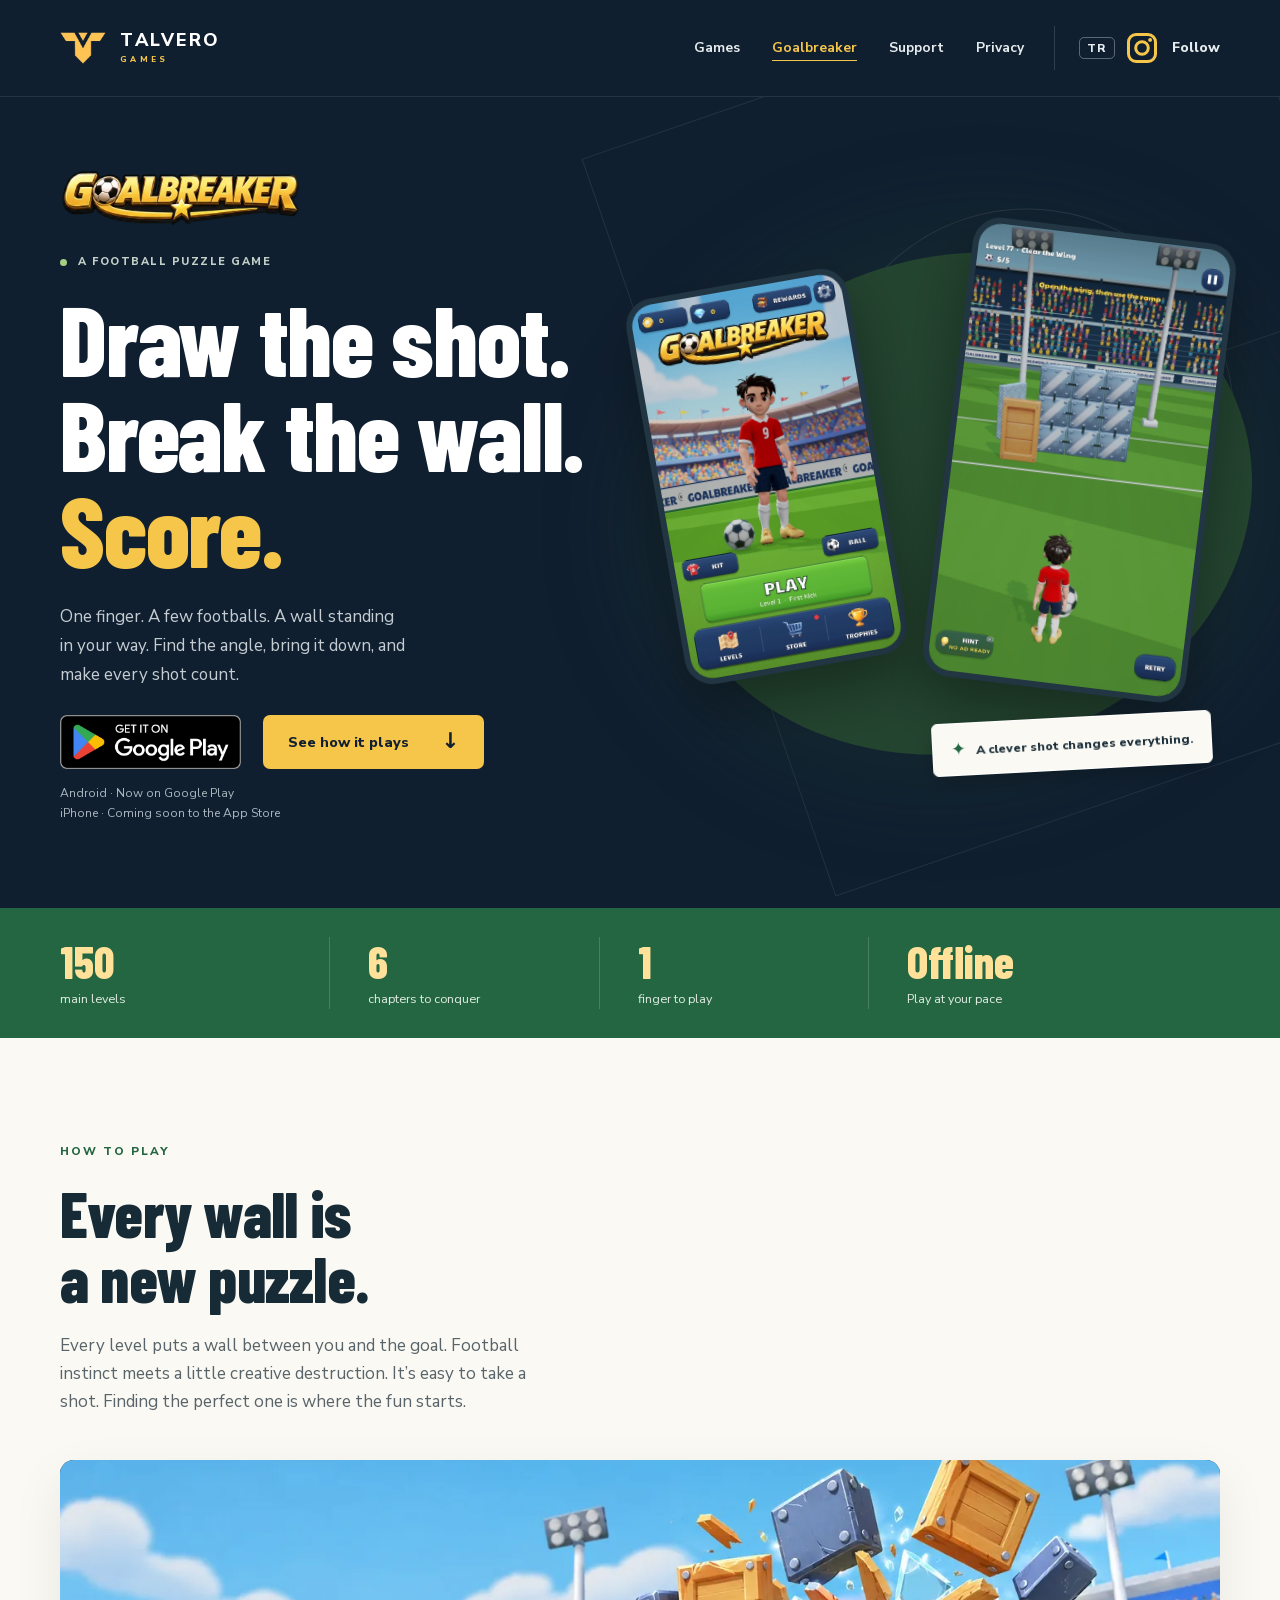
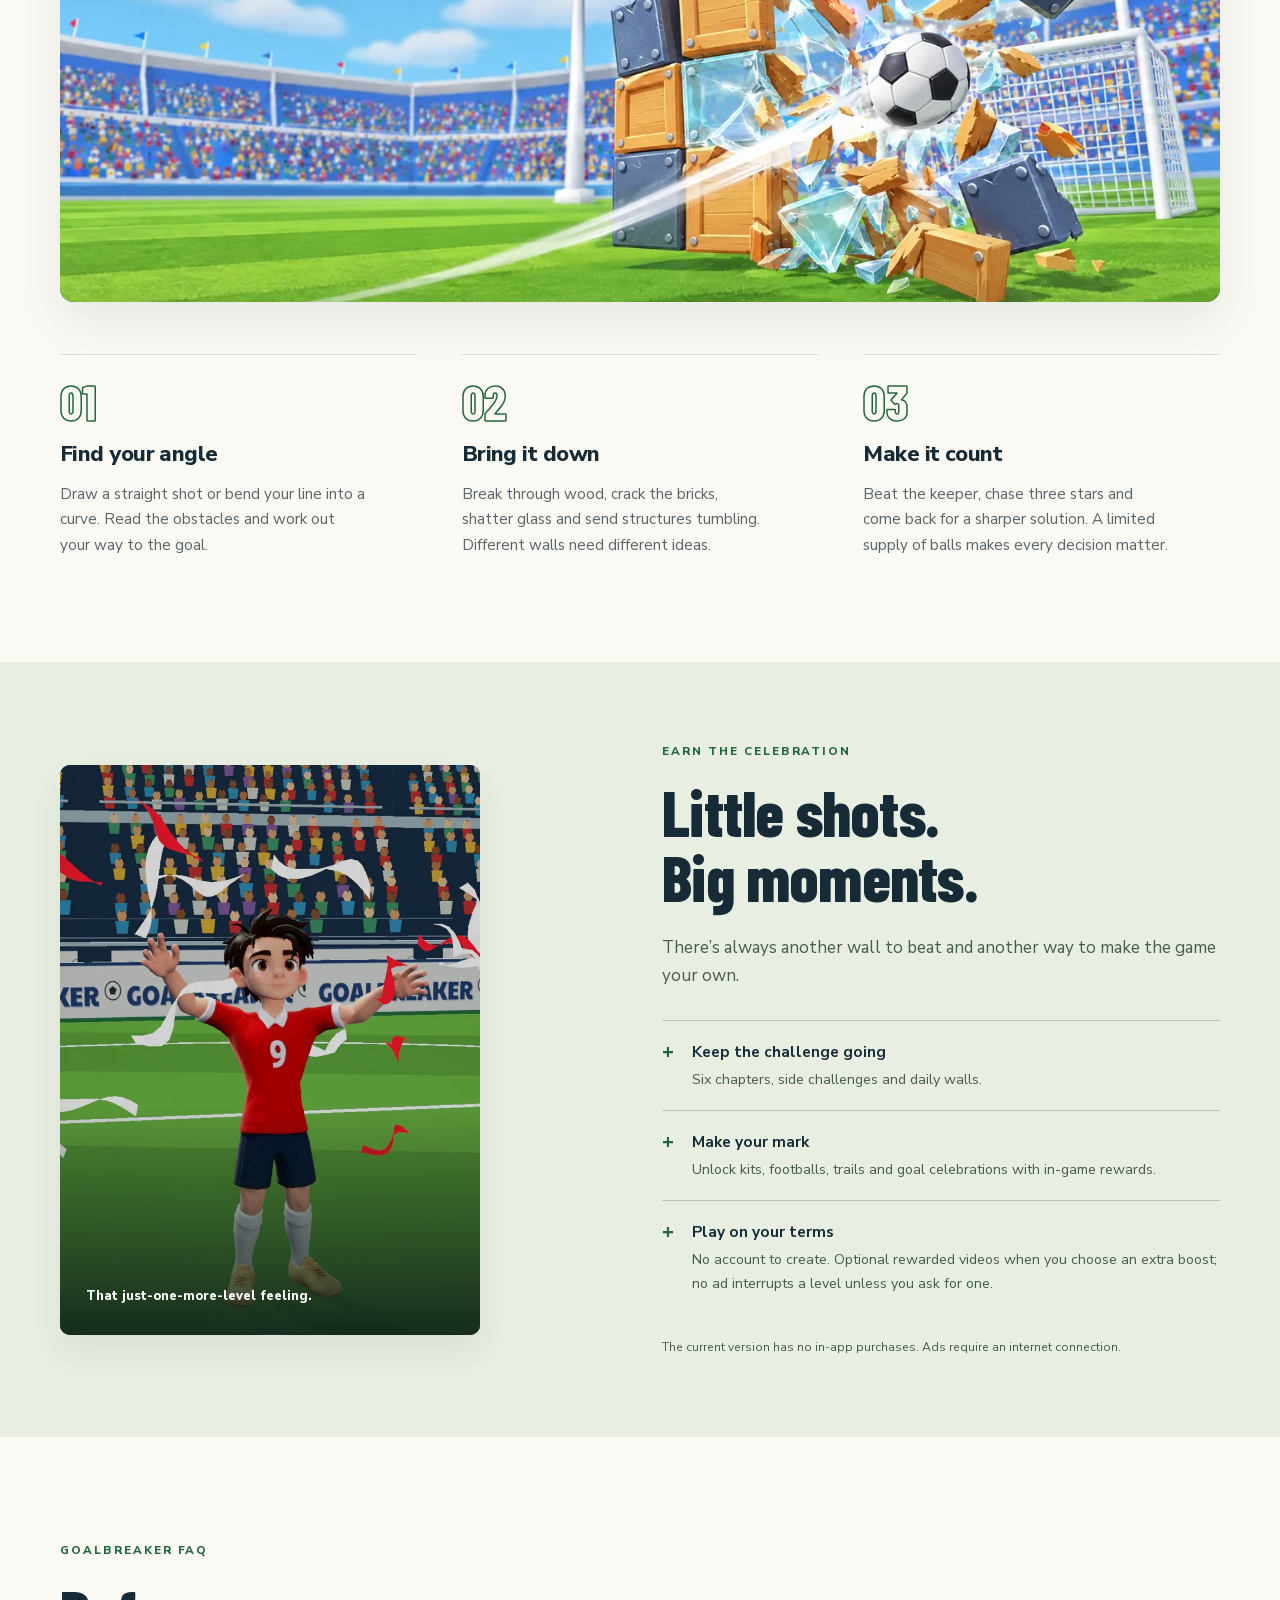
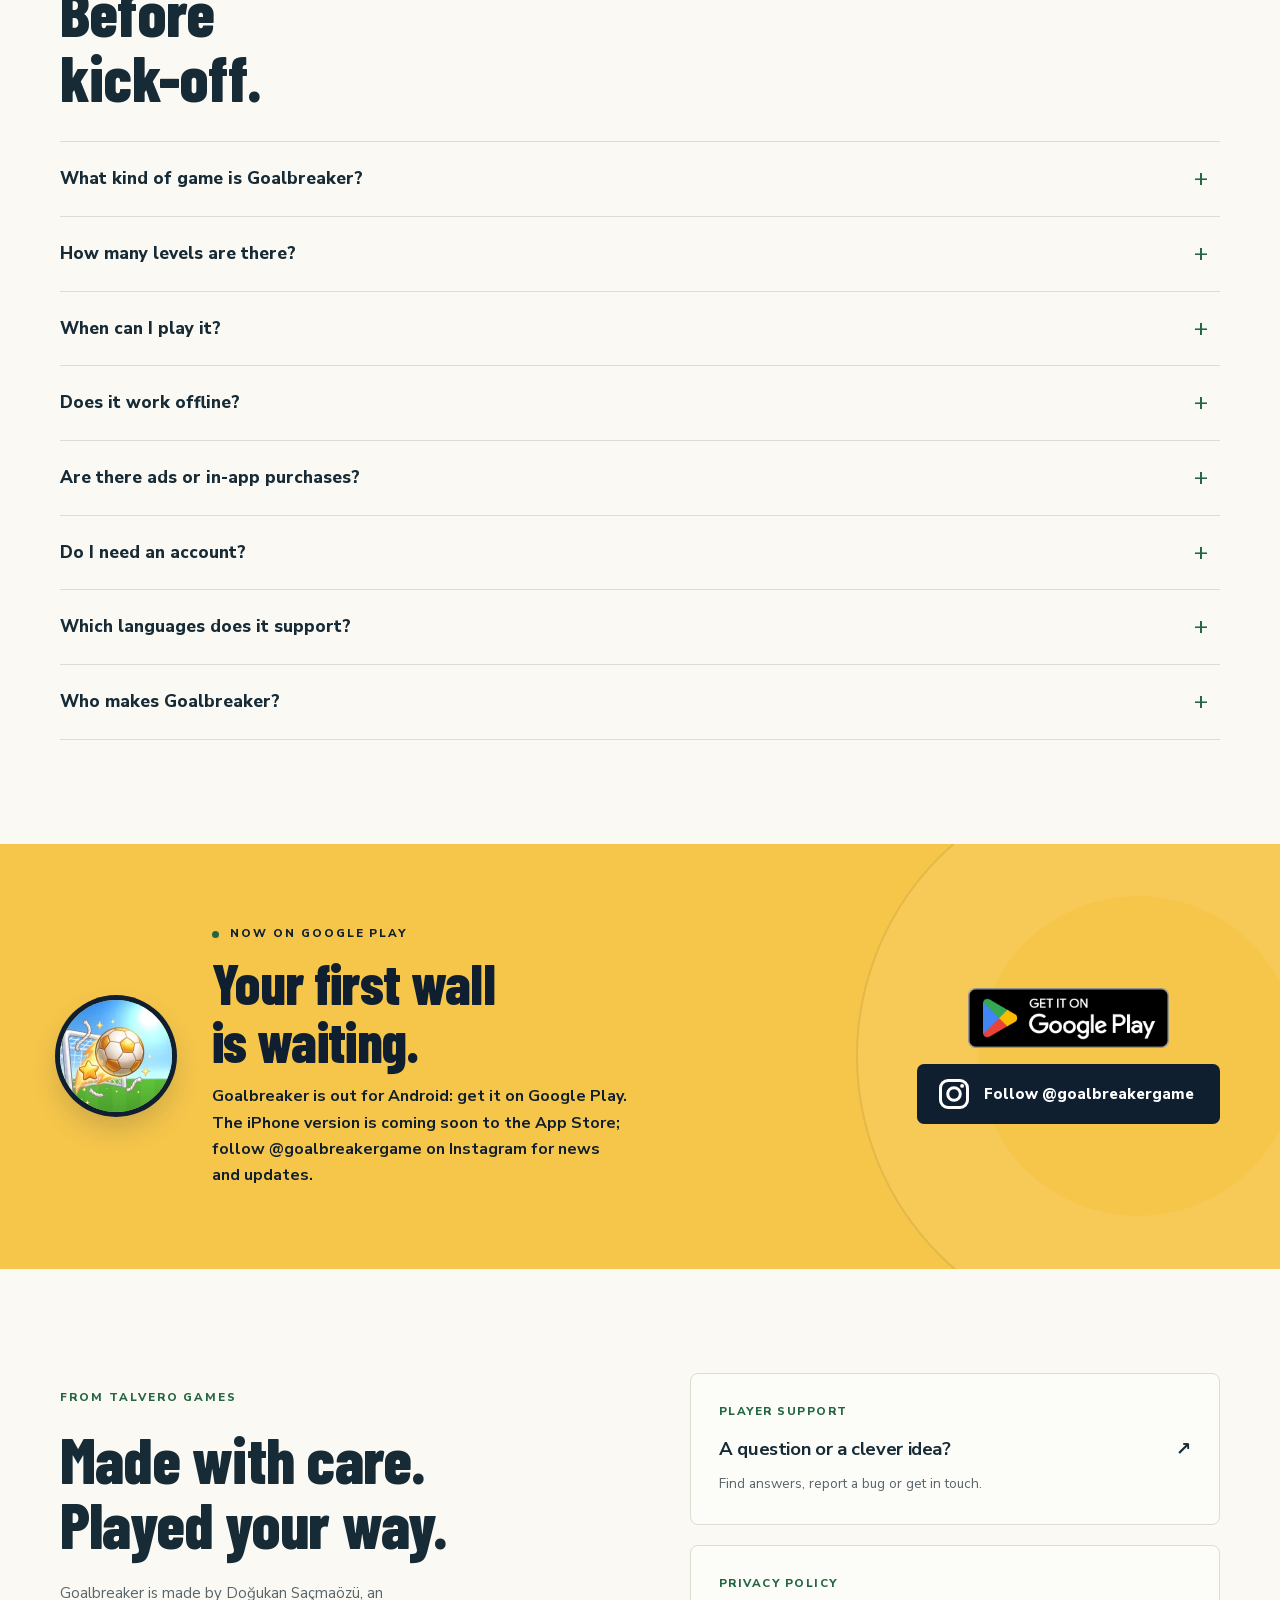
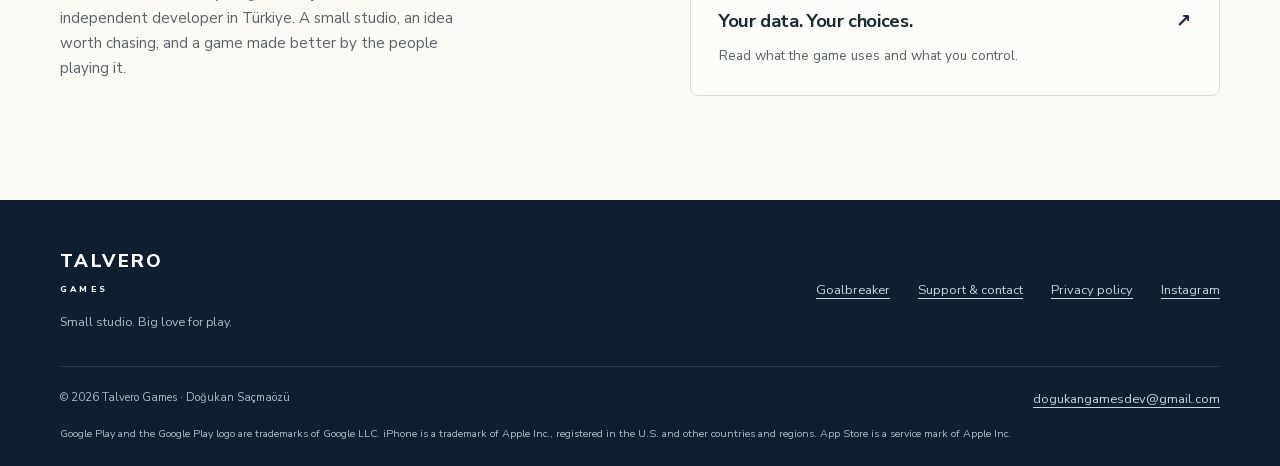
==== commit c87e203a: "orch: savepoint 1 of task t20261026-142930-51d56a (round 1, native) Task: Make talverogames.com fit " ====
--- a/goalbreaker/index.html
+++ b/goalbreaker/index.html
@@ -6,10 +6,10 @@
     <script>(function(d){var h=d.documentElement,a=h.getAttribute("data-alt-lang"),u=h.getAttribute("data-alt-href"),k="talvero-lang",s=null,b=0;try{s=localStorage.getItem(k)}catch(e){b=1}var n=((navigator.languages&&navigator.languages[0])||navigator.language||"").toLowerCase(),r=d.referrer,o=location.origin+"/";if(a==="tr"?s==="tr"||(!s&&/^tr(-|$)/.test(n)&&r.indexOf(o+"tr/")!==0&&!(b&&r.indexOf(o)===0)):s==="en")location.replace(u+location.hash);d.addEventListener("click",function(e){var l=e.target.closest&&e.target.closest("[data-set-lang]");if(l)try{localStorage.setItem(k,l.getAttribute("data-set-lang"))}catch(x){}})})(document);</script>
     <meta name="theme-color" content="#101f30">
     <meta name="referrer" content="strict-origin-when-cross-origin">
-    <title>Goalbreaker: Football Puzzle for Android · Talvero Games</title>
+    <title>Goalbreaker: Football Puzzle · Talvero Games</title>
     <meta
       name="description"
-      content="Goalbreaker is a football (soccer) puzzle game for Android. Draw the shot, break the wall and score across 150 levels in six chapters. Plays offline, no account."
+      content="Goalbreaker is a football (soccer) puzzle game. Draw the shot, break the wall and score across 150 levels in six chapters. Plays offline, no account."
    >
     <link
       rel="canonical"
@@ -28,7 +28,7 @@
    >
     <meta
       property="og:description"
-      content="Goalbreaker is a football (soccer) puzzle game for Android. Draw the shot, break the wall and score across 150 levels in six chapters. Plays offline, no account."
+      content="Goalbreaker is a football (soccer) puzzle game. Draw the shot, break the wall and score across 150 levels in six chapters. Plays offline, no account."
    >
     <meta
       property="og:url"
@@ -67,7 +67,7 @@
       "name": "Goalbreaker",
       "alternateName": "Goalbreaker: Football Puzzle",
       "url": "https://talverogames.com/goalbreaker/",
-      "description": "Goalbreaker is a football (soccer) puzzle game for Android by Talvero Games: draw the shot, break the wall and score across 150 levels in six chapters.",
+      "description": "Goalbreaker is a football (soccer) puzzle game by Talvero Games: draw the shot, break the wall and score across 150 levels in six chapters.",
       "image": "https://talverogames.com/assets/goalbreaker-feature.jpg",
       "screenshot": [
         "https://talverogames.com/assets/gameplay.webp",
@@ -158,7 +158,7 @@
            >
             <p class="eyebrow">
               <span class="status-dot" aria-hidden="true"></span>A football
-              puzzle game for Android
+              puzzle game
             </p>
             <h1 id="hero-title">
               Draw the shot.<br>Break the wall.<br><span>Score.</span>
@@ -179,7 +179,7 @@
                 >See how it plays <span aria-hidden="true">↓</span></a
               >
             </div>
-            <p class="hero-note">Android · Now on Google Play</p>
+            <p class="hero-note">Android · Now on Google Play<br>iPhone · Coming soon to the App&nbsp;Store</p>
           </div>
           <div class="hero-art">
             <div class="art-orbit" aria-hidden="true"></div>
@@ -331,7 +331,8 @@
             <summary>What kind of game is Goalbreaker?</summary>
             <div class="faq-answer">
               <p>
-                A football (soccer) puzzle game for Android. Each level puts a
+                A football (soccer) puzzle game for Android, with an iPhone
+                version coming soon. Each level puts a
                 wall between you and the goal: draw your shot with one finger,
                 bend it around obstacles and bring the wall down to score.
               </p>
@@ -352,6 +353,7 @@
               <p>
                 Right now. Goalbreaker is out for Android:
                 <a href="https://play.google.com/store/apps/details?id=com.dogukanscz.goalbreaker" rel="noopener">get it on Google Play</a>.
+                The iPhone version is coming soon to the App&nbsp;Store.
                 Follow
                 <a href="https://www.instagram.com/goalbreakergame/" rel="noopener">@goalbreakergame</a>
                 on Instagram for news and updates.
@@ -425,8 +427,9 @@
             </p>
             <h2 id="launch-title">Your first wall<br>is waiting.</h2>
             <p>
-              Goalbreaker is out for Android. Get it on Google Play and follow
-              @goalbreakergame on Instagram for news and updates.
+              Goalbreaker is out for Android: get it on Google Play. The iPhone
+              version is coming soon to the App&nbsp;Store; follow @goalbreakergame
+              on Instagram for news and updates.
             </p>
           </div>
           <div class="launch-actions">
@@ -498,6 +501,8 @@
       </div>
       <p class="container footer-legal">
         Google Play and the Google Play logo are trademarks of Google LLC.
+        iPhone is a trademark of Apple Inc., registered in the U.S. and other
+        countries and regions. App Store is a service mark of Apple Inc.
       </p>
     </footer>
   </body>
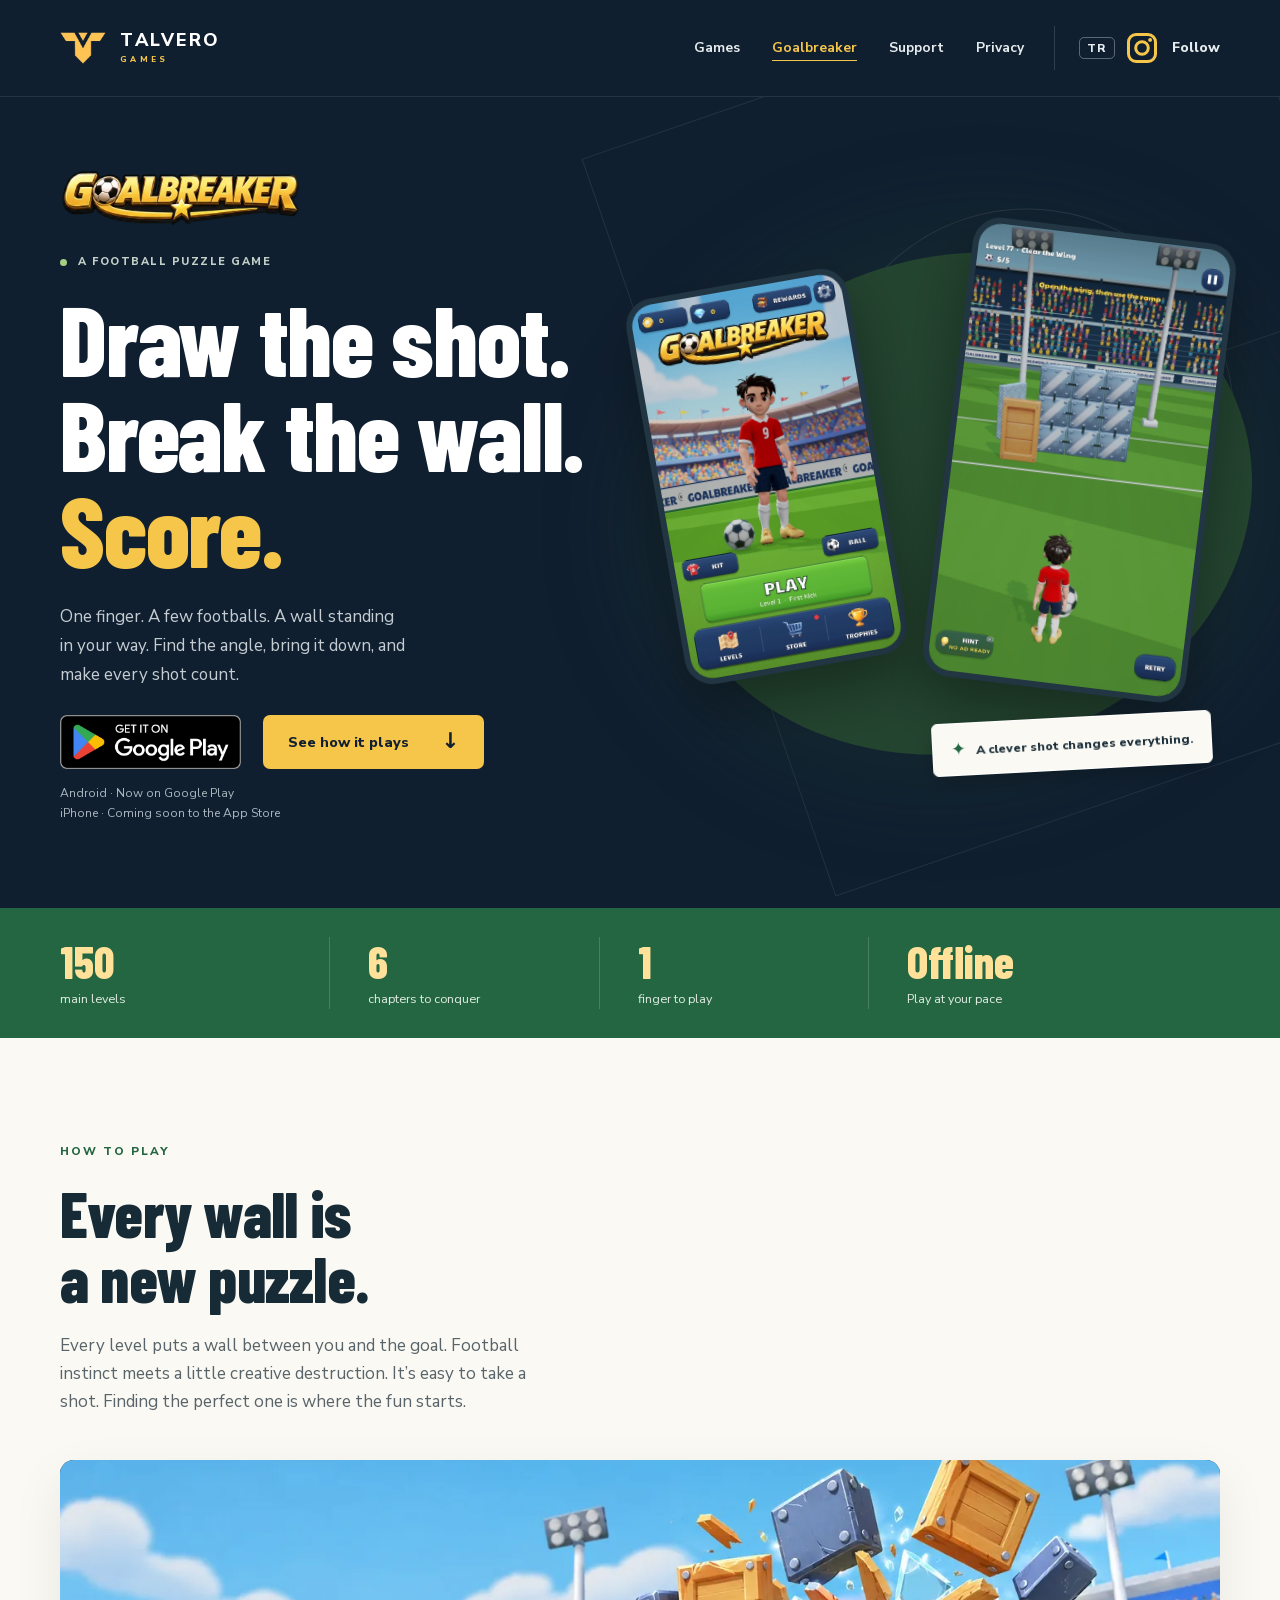
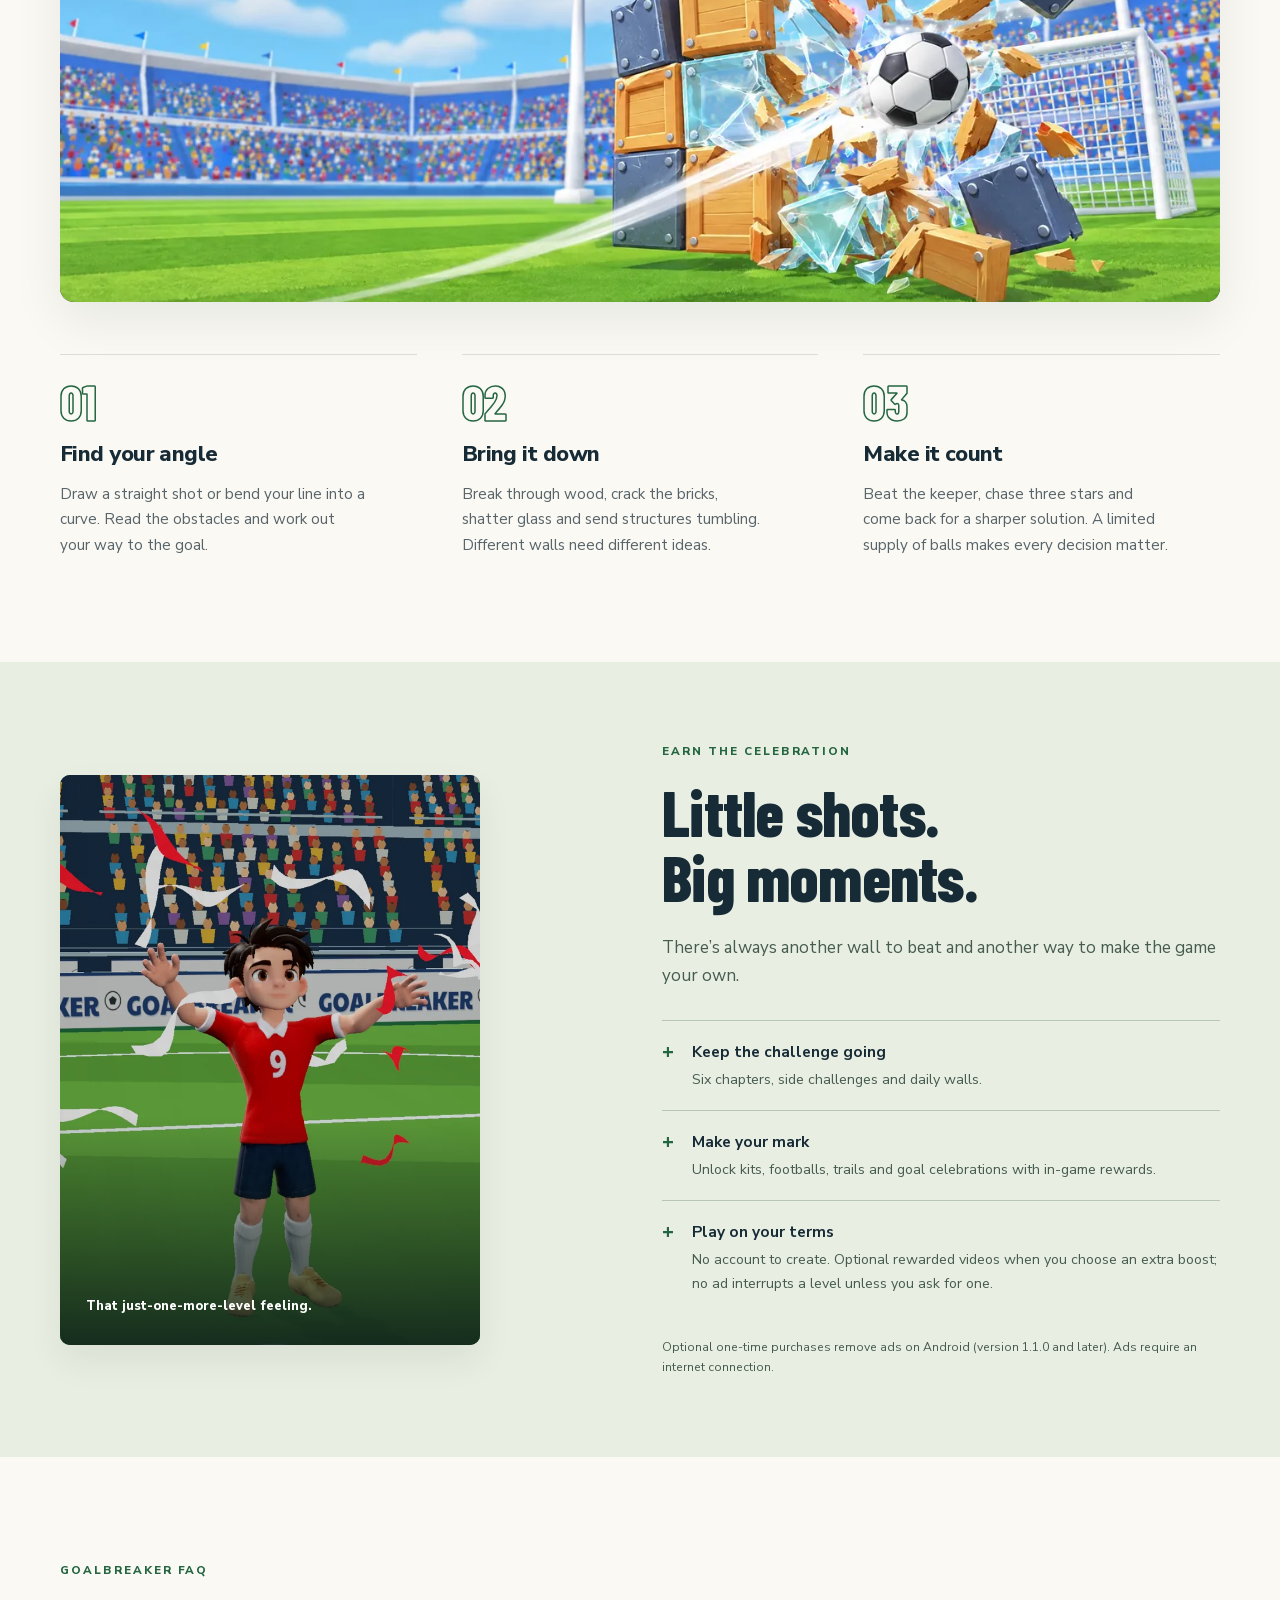
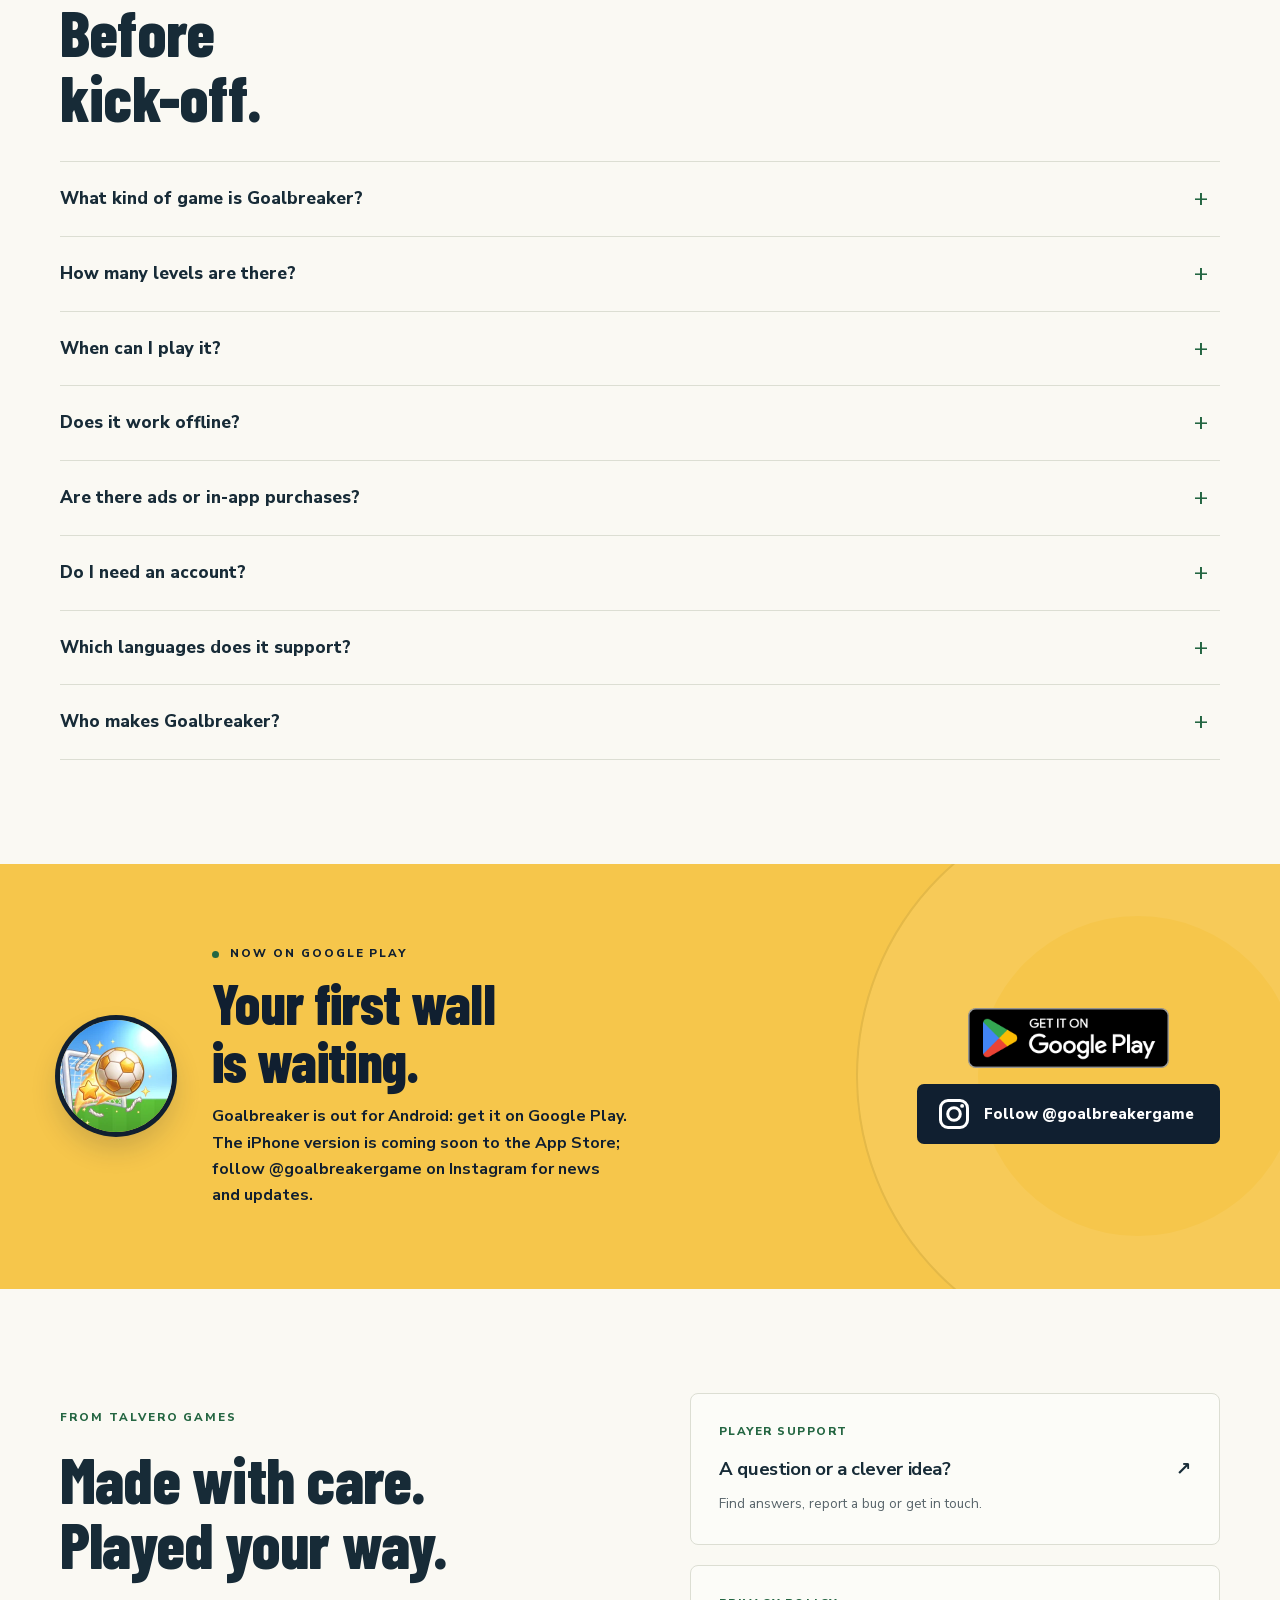
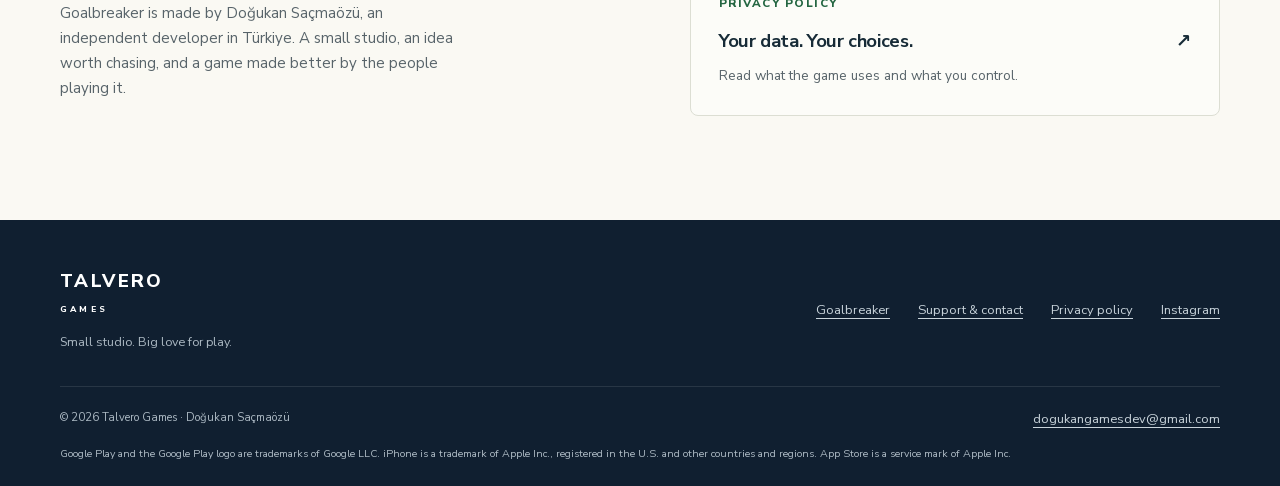
==== commit 3ec2d2da: "orch: savepoint 1 of task t20261027-191212-8b2667 (round 1, native) Task: Site: Goalbreaker 1.1.0 (A" ====
--- a/goalbreaker/index.html
+++ b/goalbreaker/index.html
@@ -310,8 +310,8 @@
               </li>
             </ul>
             <p class="small-note">
-              The current version has no in-app purchases. Ads require an
-              internet connection.
+              Optional one-time purchases remove ads on Android (version 1.1.0
+              and later). Ads require an internet connection.
             </p>
           </div>
         </div>
@@ -376,8 +376,9 @@
                 A rewarded video plays only when you choose one for an extra
                 boost or an in-game reward. From version 1.0.6, a full-screen ad
                 can also appear when you leave the results of a won level, at
-                most once every five won levels and never during a level. The
-                current version has no in-app purchases.
+                most once every five won levels and never during a level. From
+                version 1.1.0 on Android, optional one-time purchases remove ads;
+                the iOS version has none yet.
                 <a href="support/">Support</a> has the details.
               </p>
             </div>
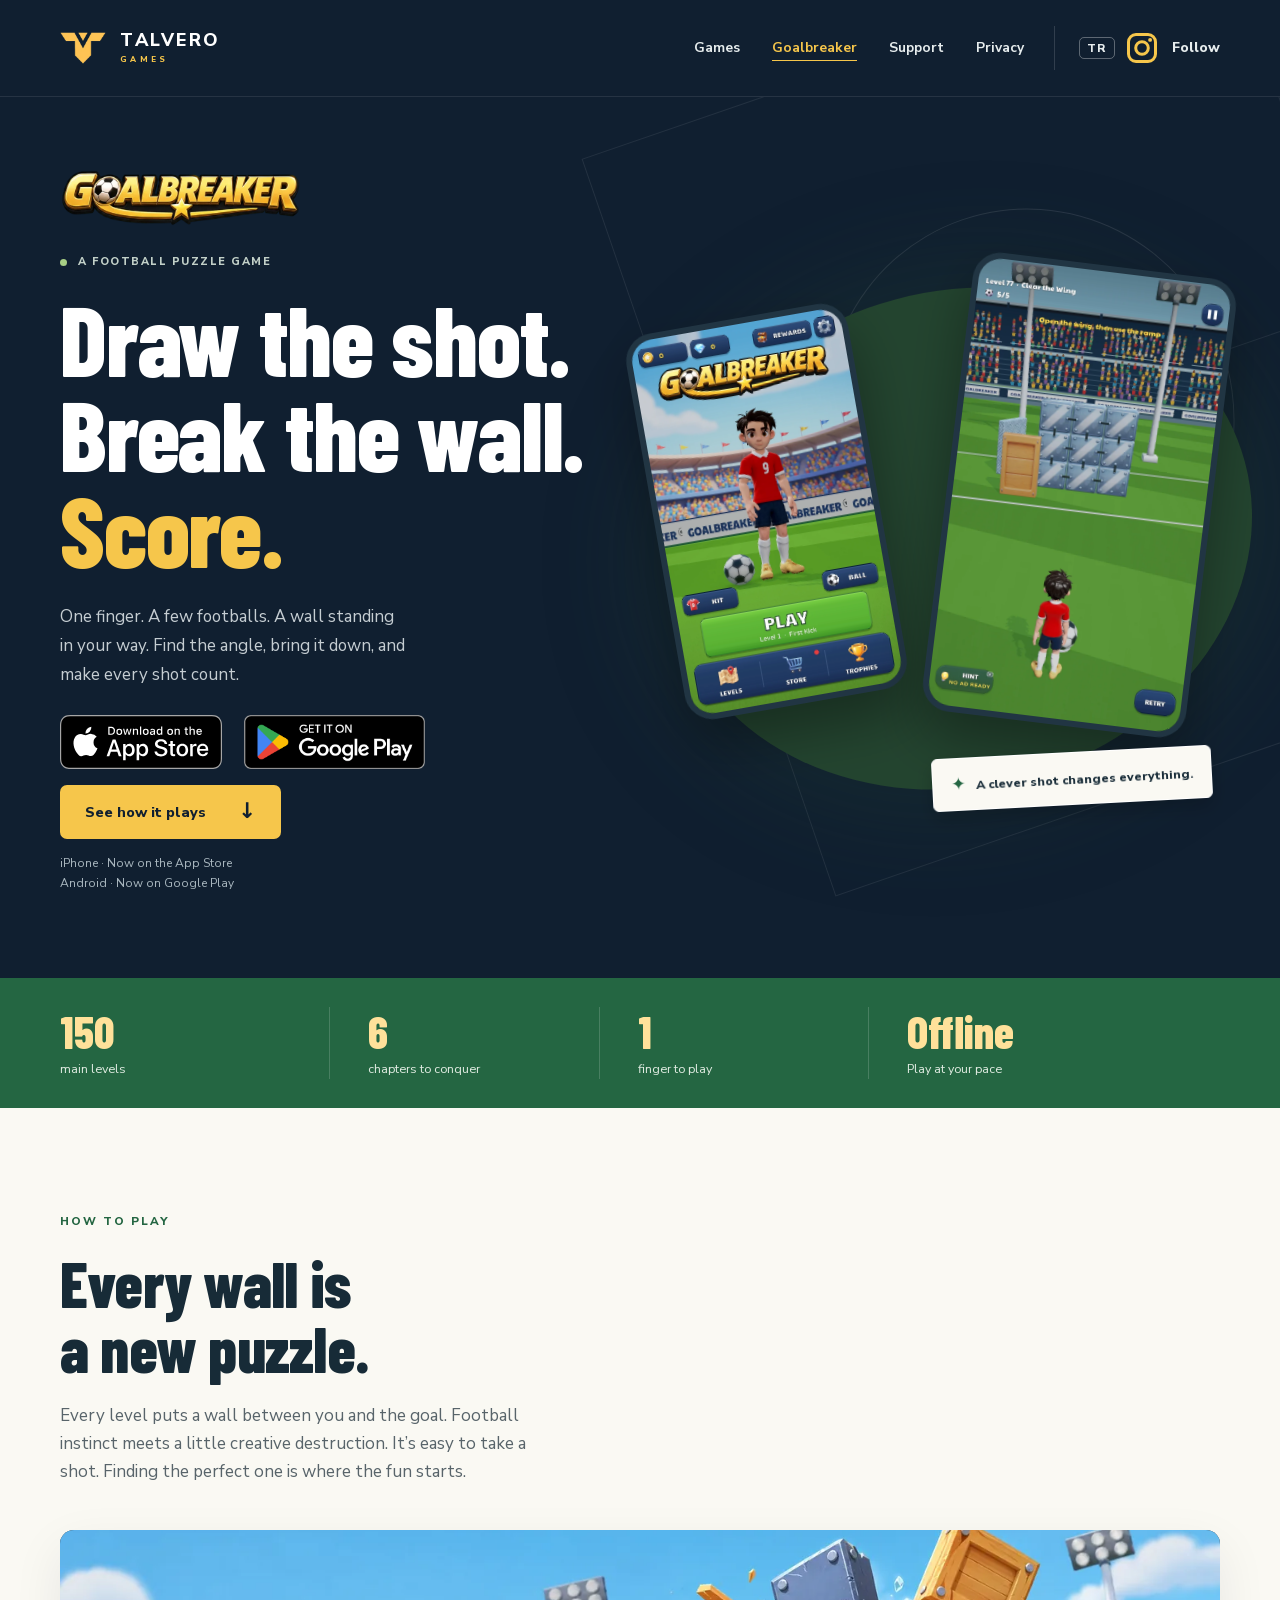
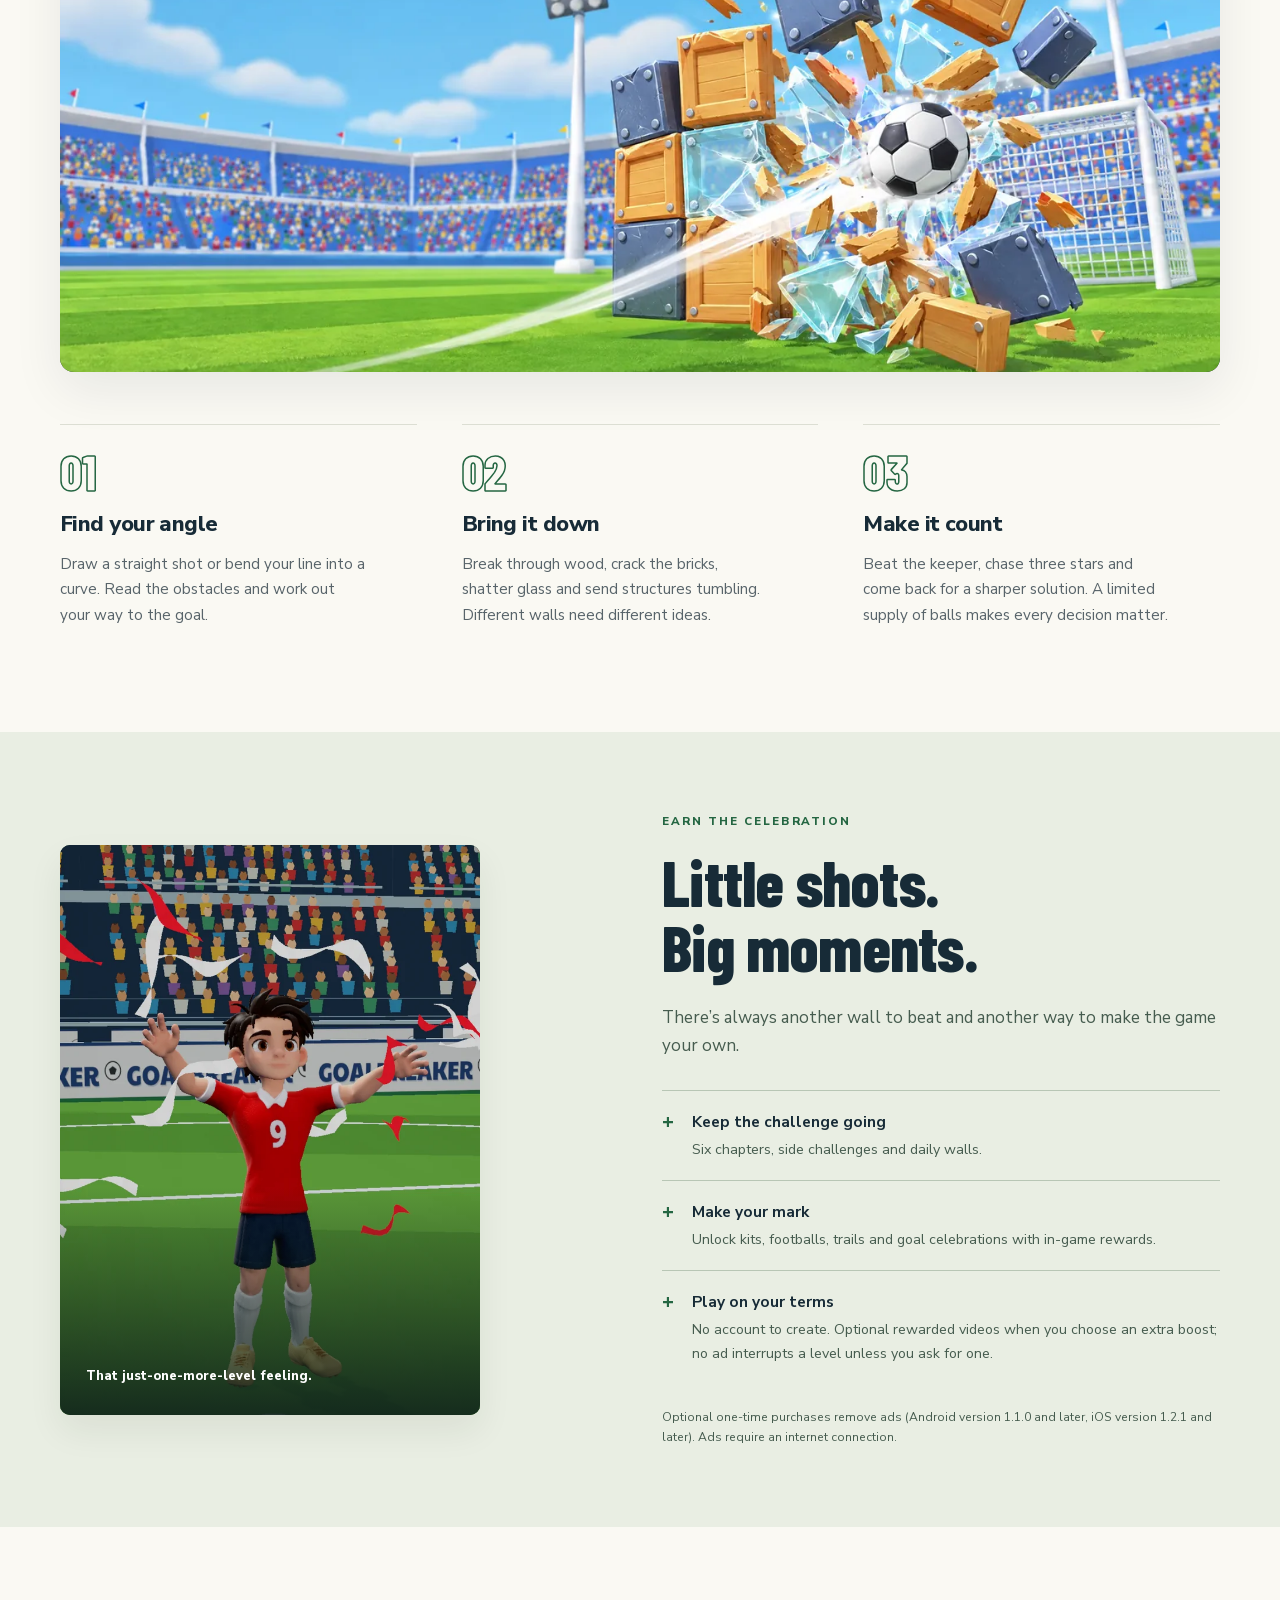
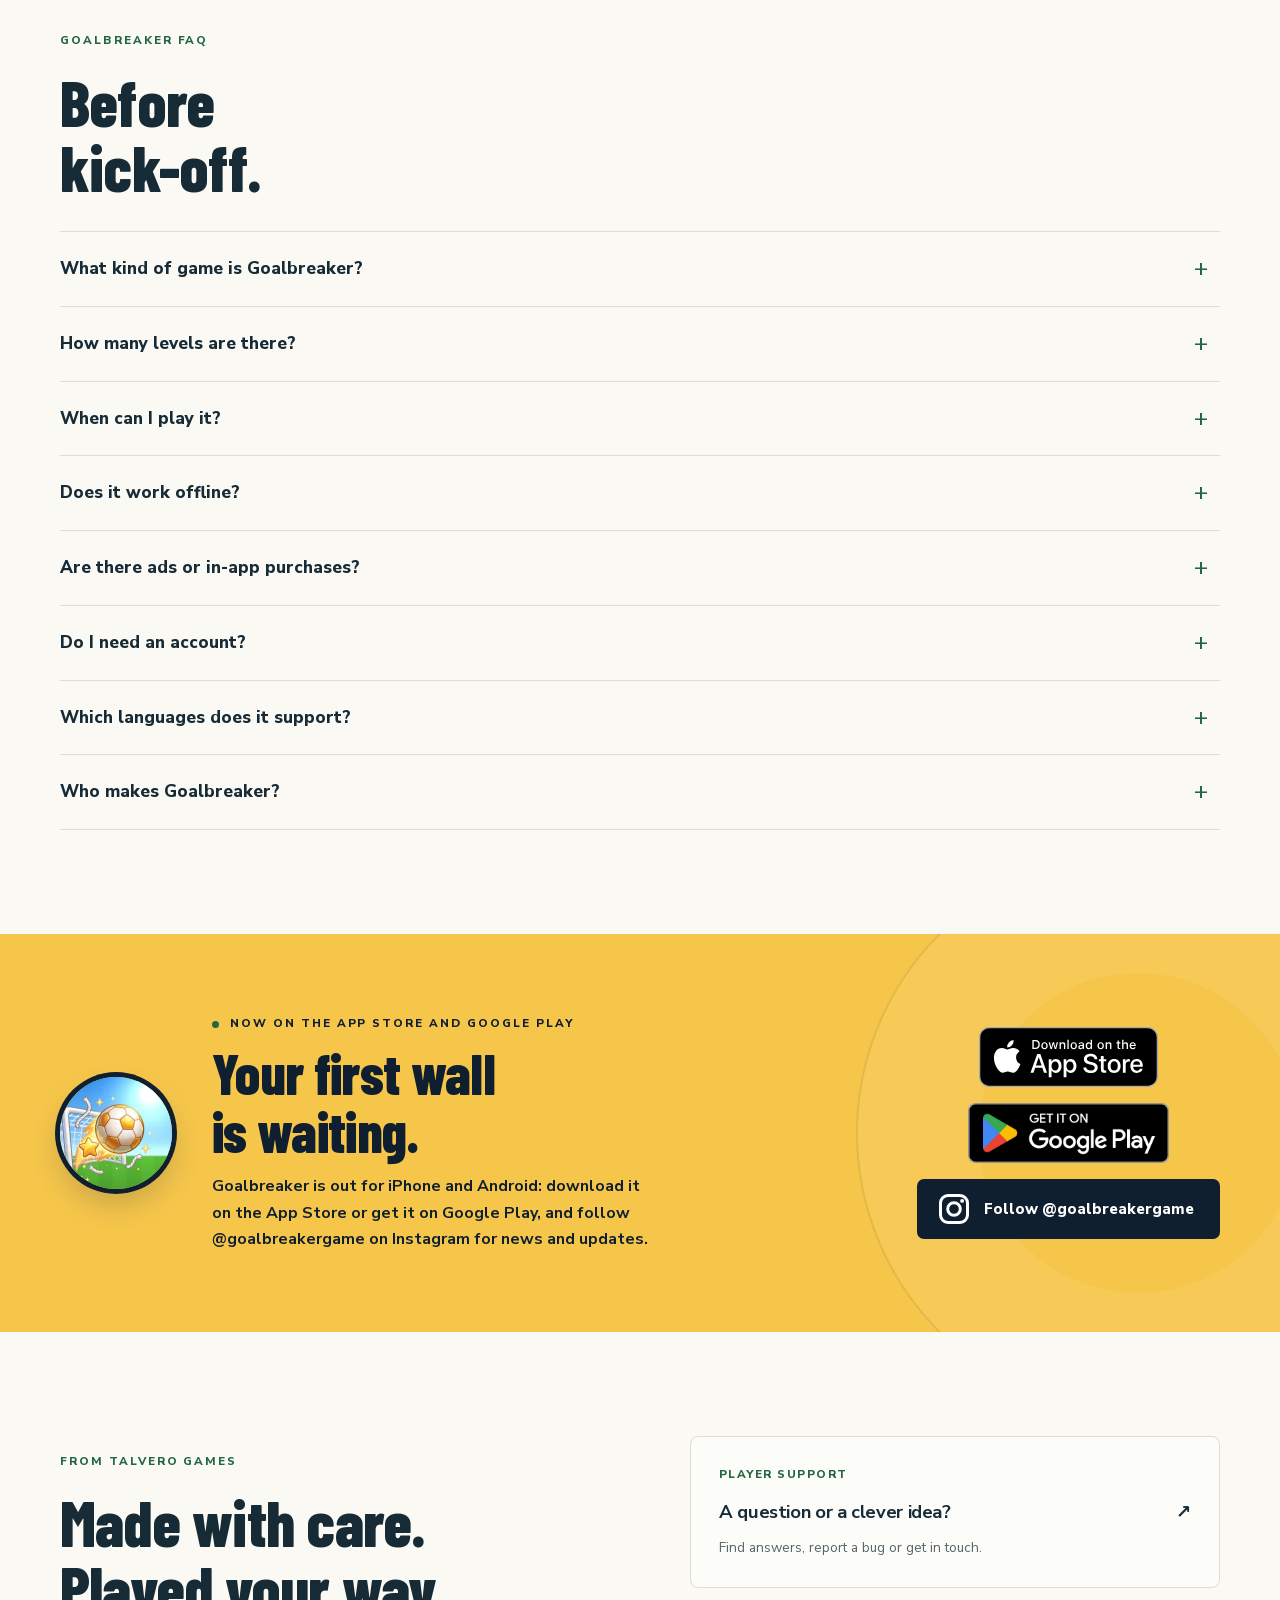
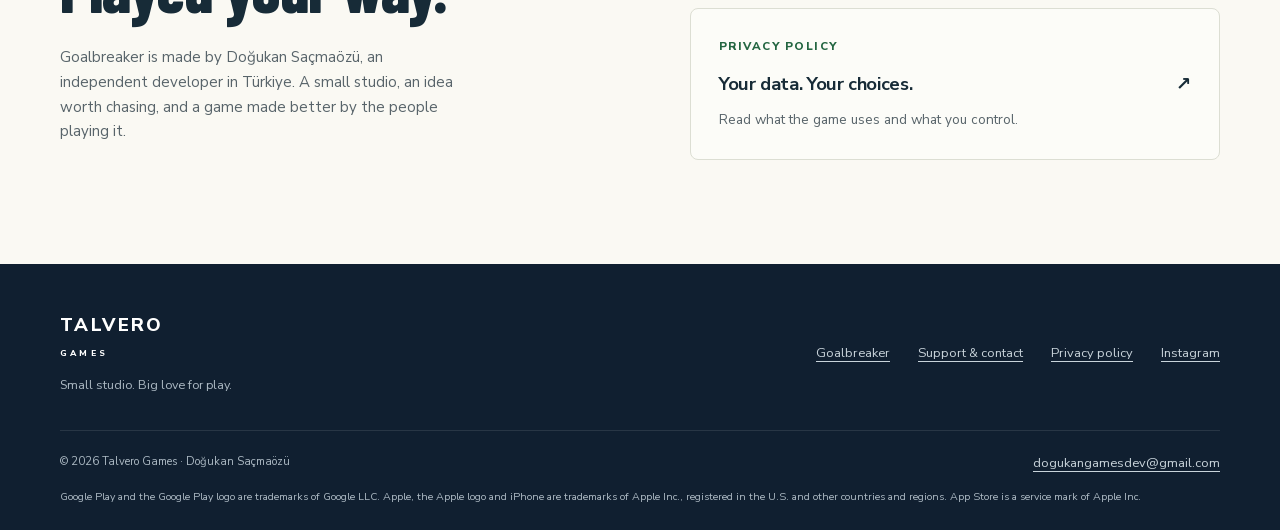
==== commit 1b5d2813: "orch: savepoint 1 of task t20261113-014107-46031a (round 1, native) Task: Site yayını: App Store roz" ====
--- a/goalbreaker/index.html
+++ b/goalbreaker/index.html
@@ -53,7 +53,7 @@
       type="font/woff2"
       crossorigin
    >
-    <link rel="stylesheet" href="../style.css?v=20261012">
+    <link rel="stylesheet" href="../style.css?v=20261113">
     <script type="application/ld+json">
 {
   "@context": "https://schema.org",
@@ -78,8 +78,14 @@
         "Puzzle",
         "Sports"
       ],
-      "gamePlatform": "Android",
-      "operatingSystem": "Android",
+      "gamePlatform": [
+        "Android",
+        "iOS"
+      ],
+      "operatingSystem": [
+        "Android",
+        "iOS"
+      ],
       "applicationCategory": "GameApplication",
       "inLanguage": [
         "en",
@@ -96,6 +102,7 @@
         "url": "https://talverogames.com/"
       },
       "sameAs": [
+        "https://apps.apple.com/app/goalbreaker-football-puzzle/id6824697422",
         "https://play.google.com/store/apps/details?id=com.dogukanscz.goalbreaker",
         "https://www.instagram.com/goalbreakergame/"
       ]
@@ -168,7 +175,14 @@
               angle, bring it down, and make every shot count.
             </p>
             <div class="game-hero-actions">
-              <a class="store-badge" href="https://play.google.com/store/apps/details?id=com.dogukanscz.goalbreaker" rel="noopener"
+              <a class="store-badge store-badge-apple" href="https://apps.apple.com/app/goalbreaker-football-puzzle/id6824697422" rel="noopener"
+                ><img
+                  src="../assets/app-store-badge-en.svg"
+                  width="120"
+                  height="40"
+                  alt="Download on the App Store"
+               ></a
+              ><a class="store-badge" href="https://play.google.com/store/apps/details?id=com.dogukanscz.goalbreaker&amp;referrer=utm_source%3Dtalverogames%26utm_medium%3Dwebsite%26utm_campaign%3Dgoalbreaker_en" rel="noopener"
                 ><img
                   src="../assets/google-play-badge-en.webp"
                   width="564"
@@ -179,7 +193,7 @@
                 >See how it plays <span aria-hidden="true">↓</span></a
               >
             </div>
-            <p class="hero-note">Android · Now on Google Play<br>iPhone · Coming soon to the App&nbsp;Store</p>
+            <p class="hero-note">iPhone · Now on the App&nbsp;Store<br>Android · Now on Google Play</p>
           </div>
           <div class="hero-art">
             <div class="art-orbit" aria-hidden="true"></div>
@@ -310,8 +324,9 @@
               </li>
             </ul>
             <p class="small-note">
-              Optional one-time purchases remove ads on Android (version 1.1.0
-              and later). Ads require an internet connection.
+              Optional one-time purchases remove ads (Android version 1.1.0
+              and later, iOS version 1.2.1 and later). Ads require an internet
+              connection.
             </p>
           </div>
         </div>
@@ -331,8 +346,8 @@
             <summary>What kind of game is Goalbreaker?</summary>
             <div class="faq-answer">
               <p>
-                A football (soccer) puzzle game for Android, with an iPhone
-                version coming soon. Each level puts a
+                A football (soccer) puzzle game for iPhone and Android. Each
+                level puts a
                 wall between you and the goal: draw your shot with one finger,
                 bend it around obstacles and bring the wall down to score.
               </p>
@@ -351,9 +366,10 @@
             <summary>When can I play it?</summary>
             <div class="faq-answer">
               <p>
-                Right now. Goalbreaker is out for Android:
-                <a href="https://play.google.com/store/apps/details?id=com.dogukanscz.goalbreaker" rel="noopener">get it on Google Play</a>.
-                The iPhone version is coming soon to the App&nbsp;Store.
+                Right now. Goalbreaker is out for iPhone and Android:
+                <a href="https://apps.apple.com/app/goalbreaker-football-puzzle/id6824697422" rel="noopener">download it on the App&nbsp;Store</a>
+                or
+                <a href="https://play.google.com/store/apps/details?id=com.dogukanscz.goalbreaker&amp;referrer=utm_source%3Dtalverogames%26utm_medium%3Dwebsite%26utm_campaign%3Dgoalbreaker_en" rel="noopener">get it on Google Play</a>.
                 Follow
                 <a href="https://www.instagram.com/goalbreakergame/" rel="noopener">@goalbreakergame</a>
                 on Instagram for news and updates.
@@ -377,8 +393,8 @@
                 boost or an in-game reward. From version 1.0.6, a full-screen ad
                 can also appear when you leave the results of a won level, at
                 most once every five won levels and never during a level. From
-                version 1.1.0 on Android, optional one-time purchases remove ads;
-                the iOS version has none yet.
+                version 1.1.0 on Android and version 1.2.1 on iOS, optional
+                one-time purchases remove ads.
                 <a href="support/">Support</a> has the details.
               </p>
             </div>
@@ -423,18 +439,26 @@
          >
           <div class="launch-copy">
             <p class="eyebrow">
-              <span class="status-dot" aria-hidden="true"></span>Now on Google
-              Play
+              <span class="status-dot" aria-hidden="true"></span>Now on the
+              App&nbsp;Store and Google Play
             </p>
             <h2 id="launch-title">Your first wall<br>is waiting.</h2>
             <p>
-              Goalbreaker is out for Android: get it on Google Play. The iPhone
-              version is coming soon to the App&nbsp;Store; follow @goalbreakergame
+              Goalbreaker is out for iPhone and Android: download it on the
+              App&nbsp;Store or get it on Google Play, and follow @goalbreakergame
               on Instagram for news and updates.
             </p>
           </div>
           <div class="launch-actions">
-            <a class="store-badge" href="https://play.google.com/store/apps/details?id=com.dogukanscz.goalbreaker" rel="noopener"
+            <a class="store-badge store-badge-apple" href="https://apps.apple.com/app/goalbreaker-football-puzzle/id6824697422" rel="noopener"
+              ><img
+                src="../assets/app-store-badge-en.svg"
+                width="120"
+                height="40"
+                alt="Download on the App Store"
+                loading="lazy"
+             ></a
+            ><a class="store-badge" href="https://play.google.com/store/apps/details?id=com.dogukanscz.goalbreaker&amp;referrer=utm_source%3Dtalverogames%26utm_medium%3Dwebsite%26utm_campaign%3Dgoalbreaker_en" rel="noopener"
               ><img
                 src="../assets/google-play-badge-en.webp"
                 width="564"
@@ -502,8 +526,9 @@
       </div>
       <p class="container footer-legal">
         Google Play and the Google Play logo are trademarks of Google LLC.
-        iPhone is a trademark of Apple Inc., registered in the U.S. and other
-        countries and regions. App Store is a service mark of Apple Inc.
+        Apple, the Apple logo and iPhone are trademarks of Apple Inc.,
+        registered in the U.S. and other countries and regions. App Store is a
+        service mark of Apple Inc.
       </p>
     </footer>
   </body>
--- a/style.css
+++ b/style.css
@@ -2118,7 +2118,7 @@
   }
 }
 
-/* ---------- Google Play badge (home and Goalbreaker) ---------- */
+/* ---------- Store badges (home and Goalbreaker) ---------- */
 .store-badge {
   display: inline-block;
   flex-shrink: 0;
@@ -2130,6 +2130,10 @@
 }
 .store-badge:hover {
   box-shadow: 0 4px 0 #0002;
+}
+/* Apple's badge is an uncropped SVG with rounder corners than Google's. */
+.store-badge-apple {
+  border-radius: 11px;
 }
 .game-hero-actions {
   display: flex;
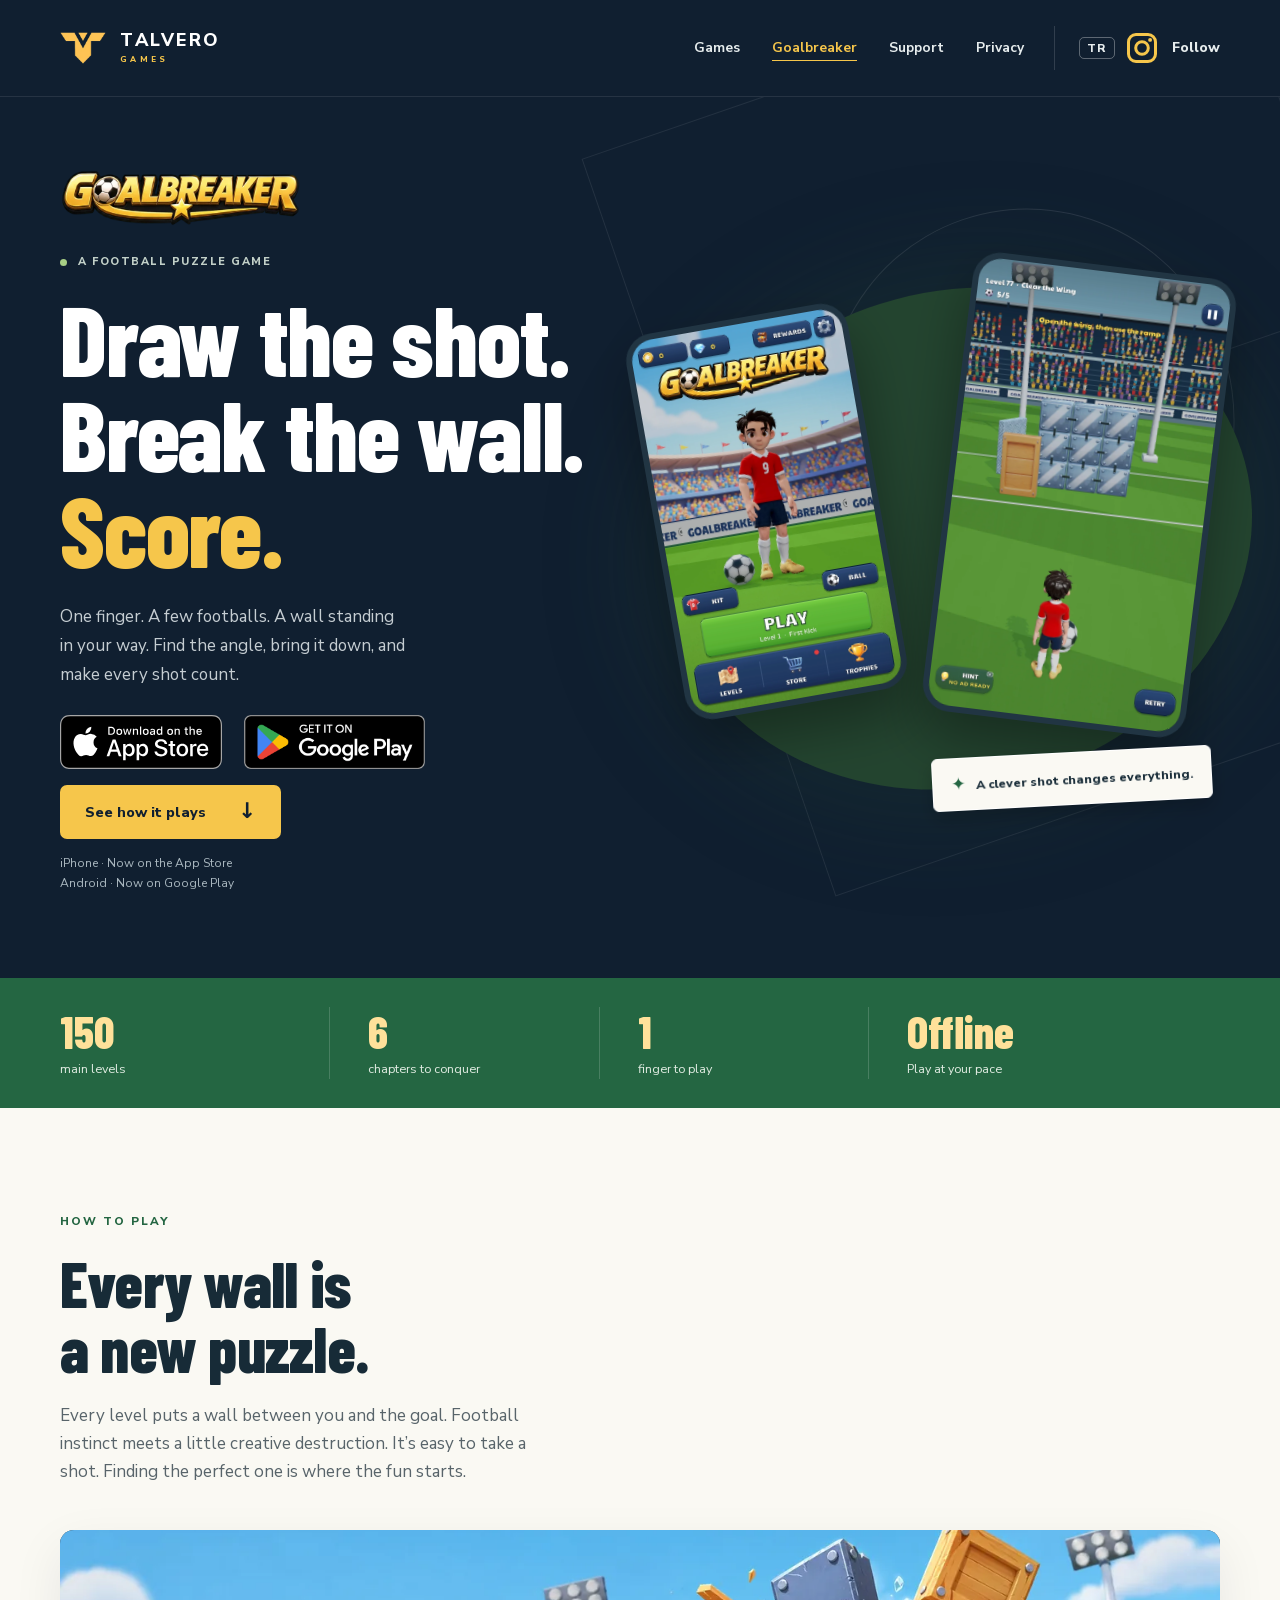
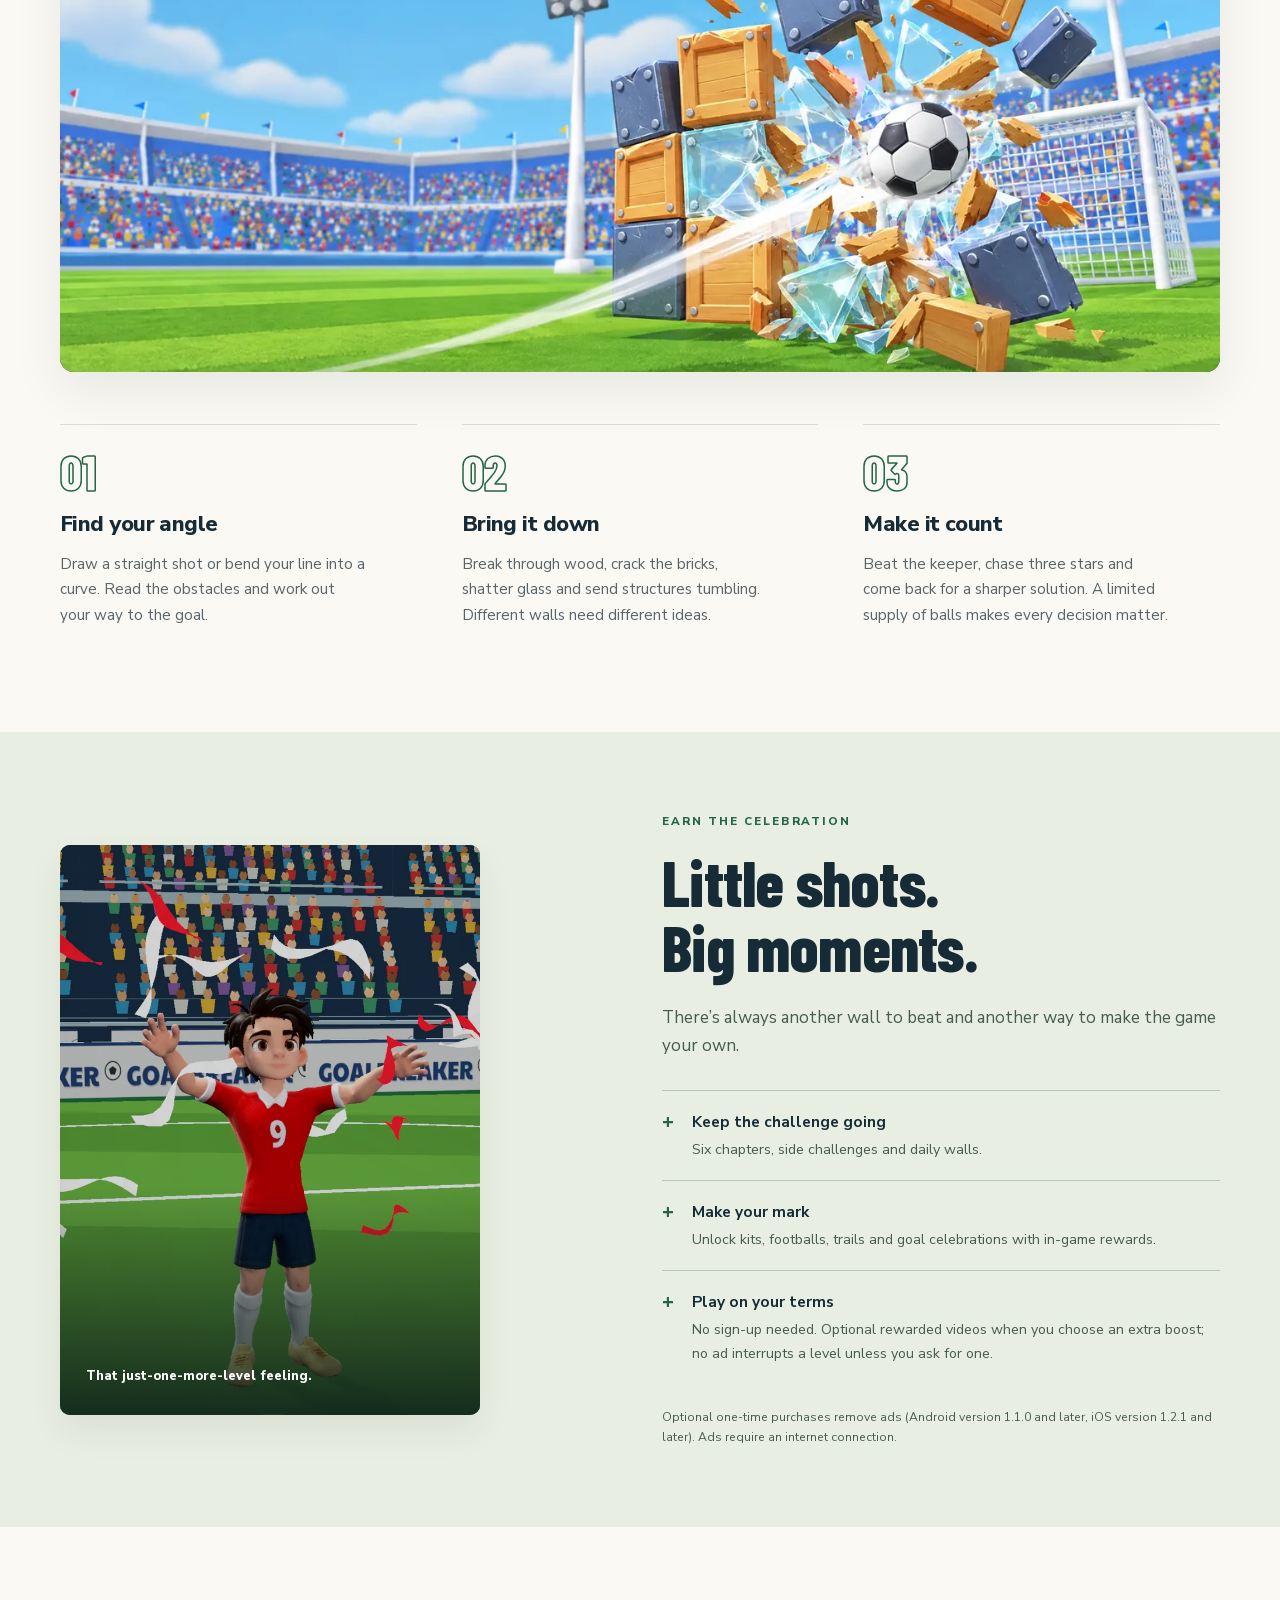
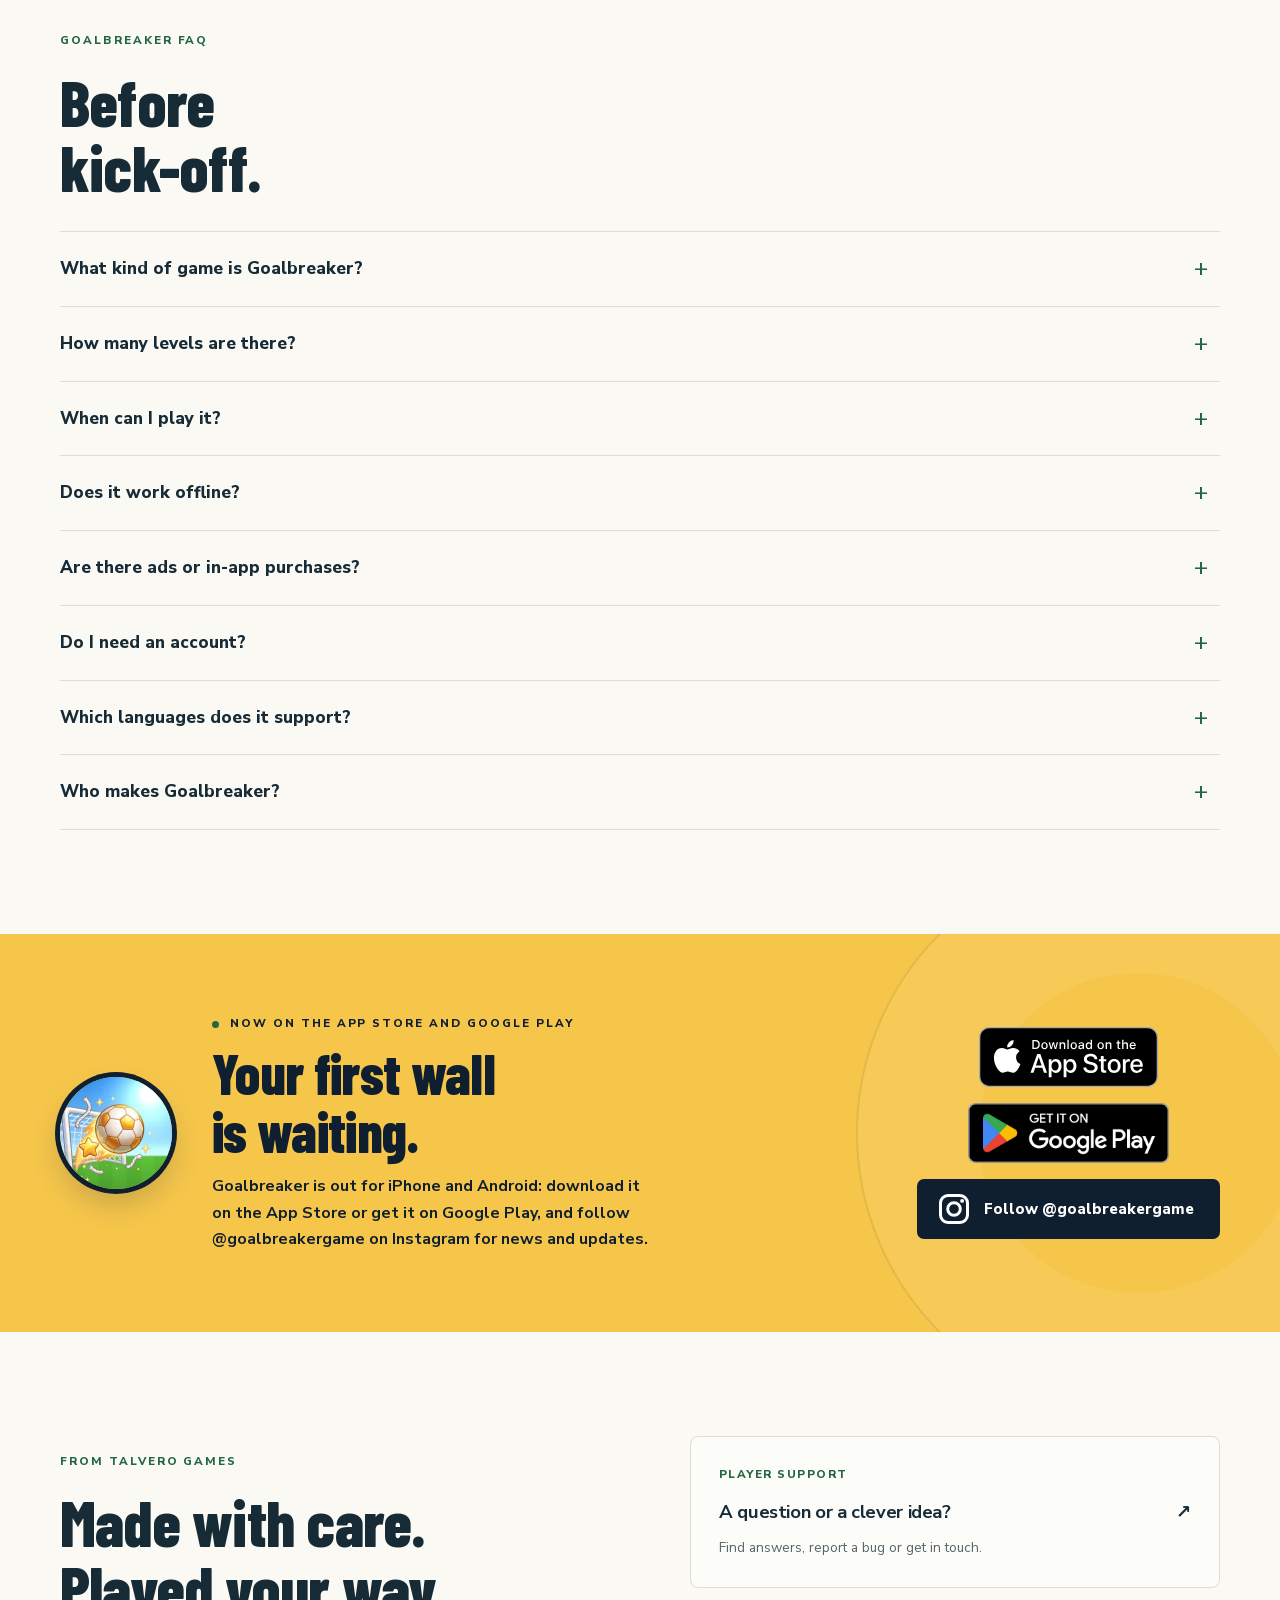
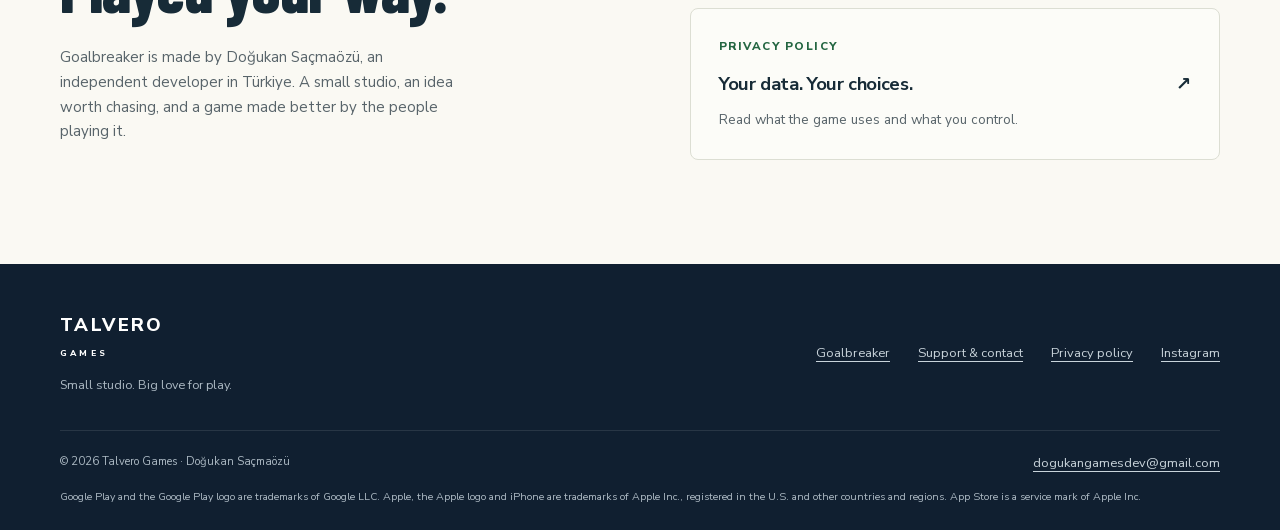
==== commit bd72f4aa: "Replace 'no account' wording with sign-up wording and add leaderboard help for 1.3.0" ====
--- a/goalbreaker/index.html
+++ b/goalbreaker/index.html
@@ -9,7 +9,7 @@
     <title>Goalbreaker: Football Puzzle · Talvero Games</title>
     <meta
       name="description"
-      content="Goalbreaker is a football (soccer) puzzle game. Draw the shot, break the wall and score across 150 levels in six chapters. Plays offline, no account."
+      content="Goalbreaker is a football (soccer) puzzle game. Draw the shot, break the wall and score across 150 levels in six chapters. Plays offline, no sign-up."
    >
     <link
       rel="canonical"
@@ -28,7 +28,7 @@
    >
     <meta
       property="og:description"
-      content="Goalbreaker is a football (soccer) puzzle game. Draw the shot, break the wall and score across 150 levels in six chapters. Plays offline, no account."
+      content="Goalbreaker is a football (soccer) puzzle game. Draw the shot, break the wall and score across 150 levels in six chapters. Plays offline, no sign-up."
    >
     <meta
       property="og:url"
@@ -317,7 +317,7 @@
               <li>
                 <strong>Play on your terms</strong
                 ><span
-                  >No account to create. Optional rewarded videos when you
+                  >No sign-up needed. Optional rewarded videos when you
                   choose an extra boost; no ad interrupts a level unless you ask
                   for one.</span
                 >
@@ -403,7 +403,10 @@
             <summary>Do I need an account?</summary>
             <div class="faq-answer">
               <p>
-                No account to create. Your progress is stored on your device.
+                No sign-up is needed to play. Your progress is stored on your
+                device. The optional online leaderboard uses an anonymous
+                player ID and a nickname you choose; see the
+                <a href="leaderboard-rules/">leaderboard rules</a>.
               </p>
             </div>
           </details>
--- a/style.css
+++ b/style.css
@@ -802,6 +802,13 @@
   color: #465c4f;
   margin-top: 9px;
 }
+.privacy-summary.summary-quad {
+  grid-template-columns: repeat(2, 1fr);
+  row-gap: 28px;
+}
+.privacy-summary.summary-quad > div:nth-child(2n) {
+  border-right: 0;
+}
 .privacy-layout {
   display: grid;
   grid-template-columns: 250px minmax(0, 1fr);
@@ -1375,6 +1382,10 @@
   .privacy-summary p {
     font-size: 0.86rem;
     margin-top: 5px;
+  }
+  .privacy-summary.summary-quad {
+    grid-template-columns: 1fr;
+    row-gap: 0;
   }
   .policy-nav ol {
     grid-template-columns: 1fr;
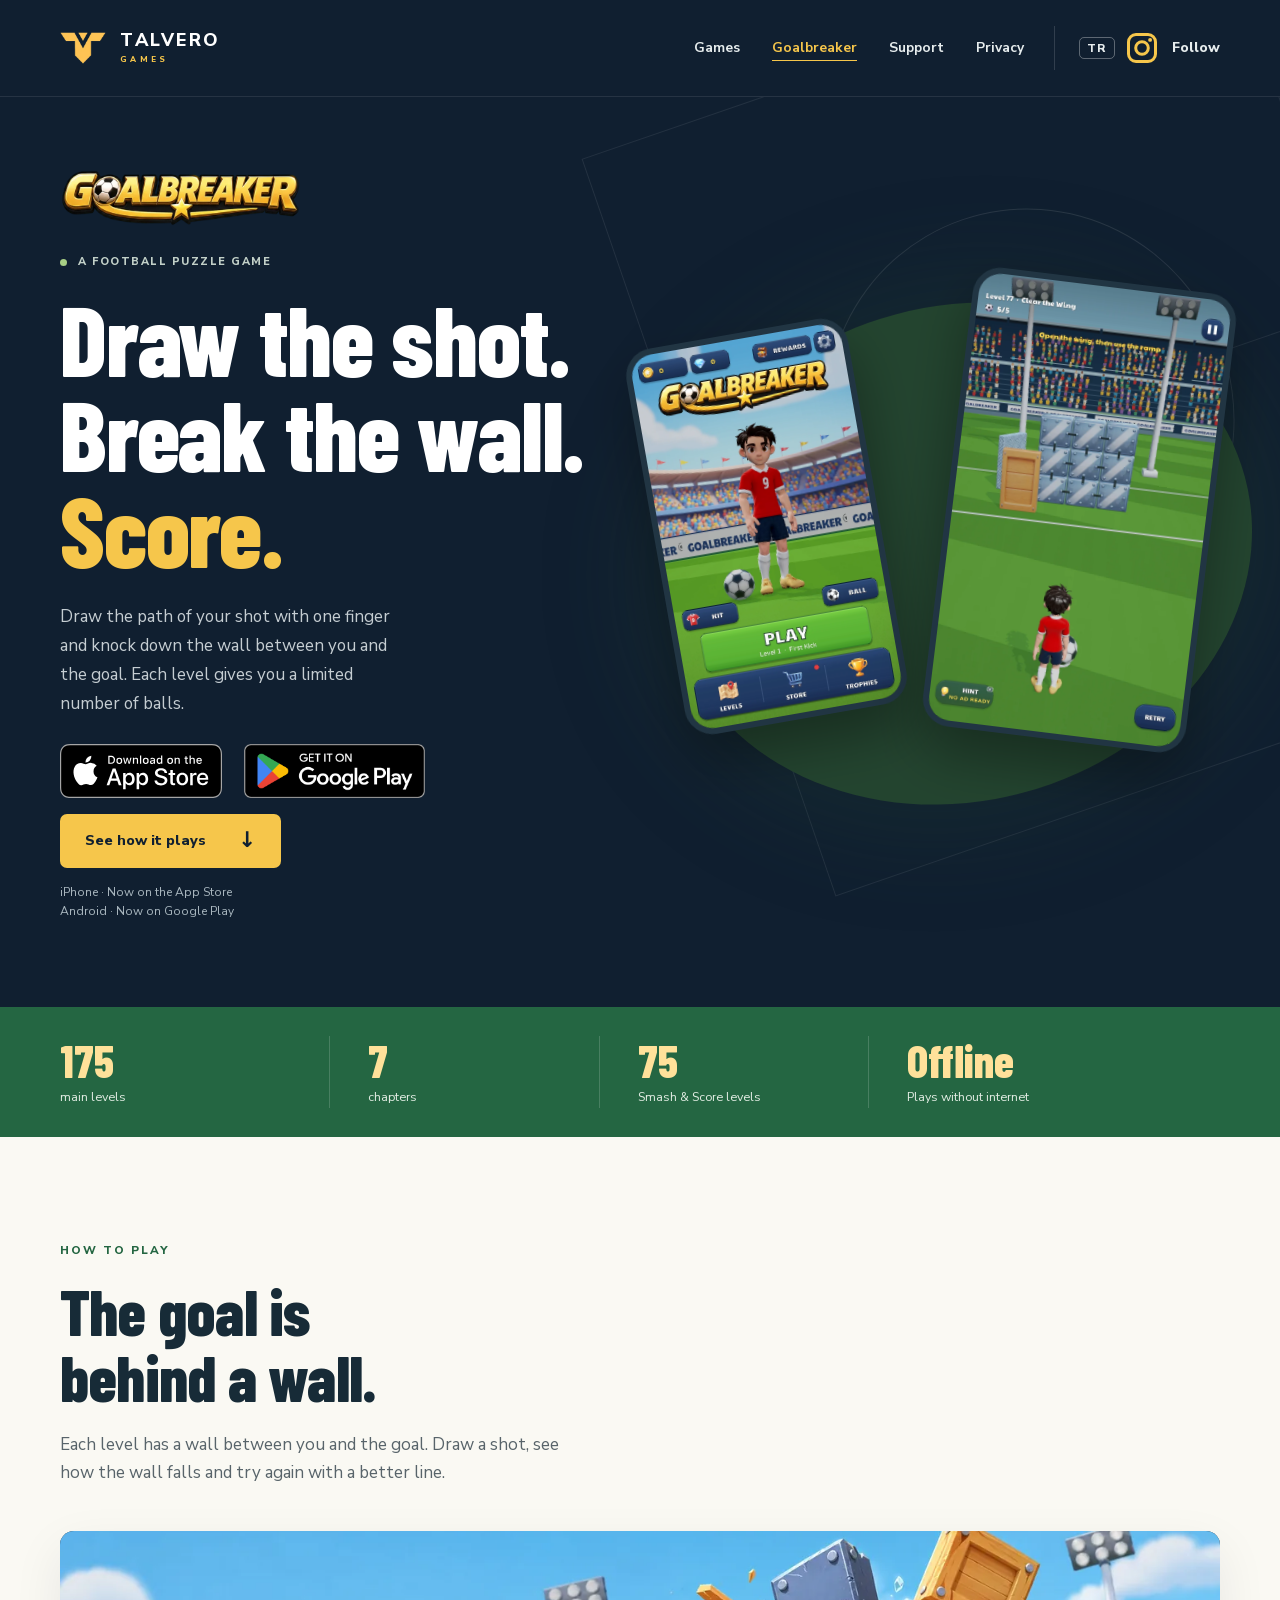
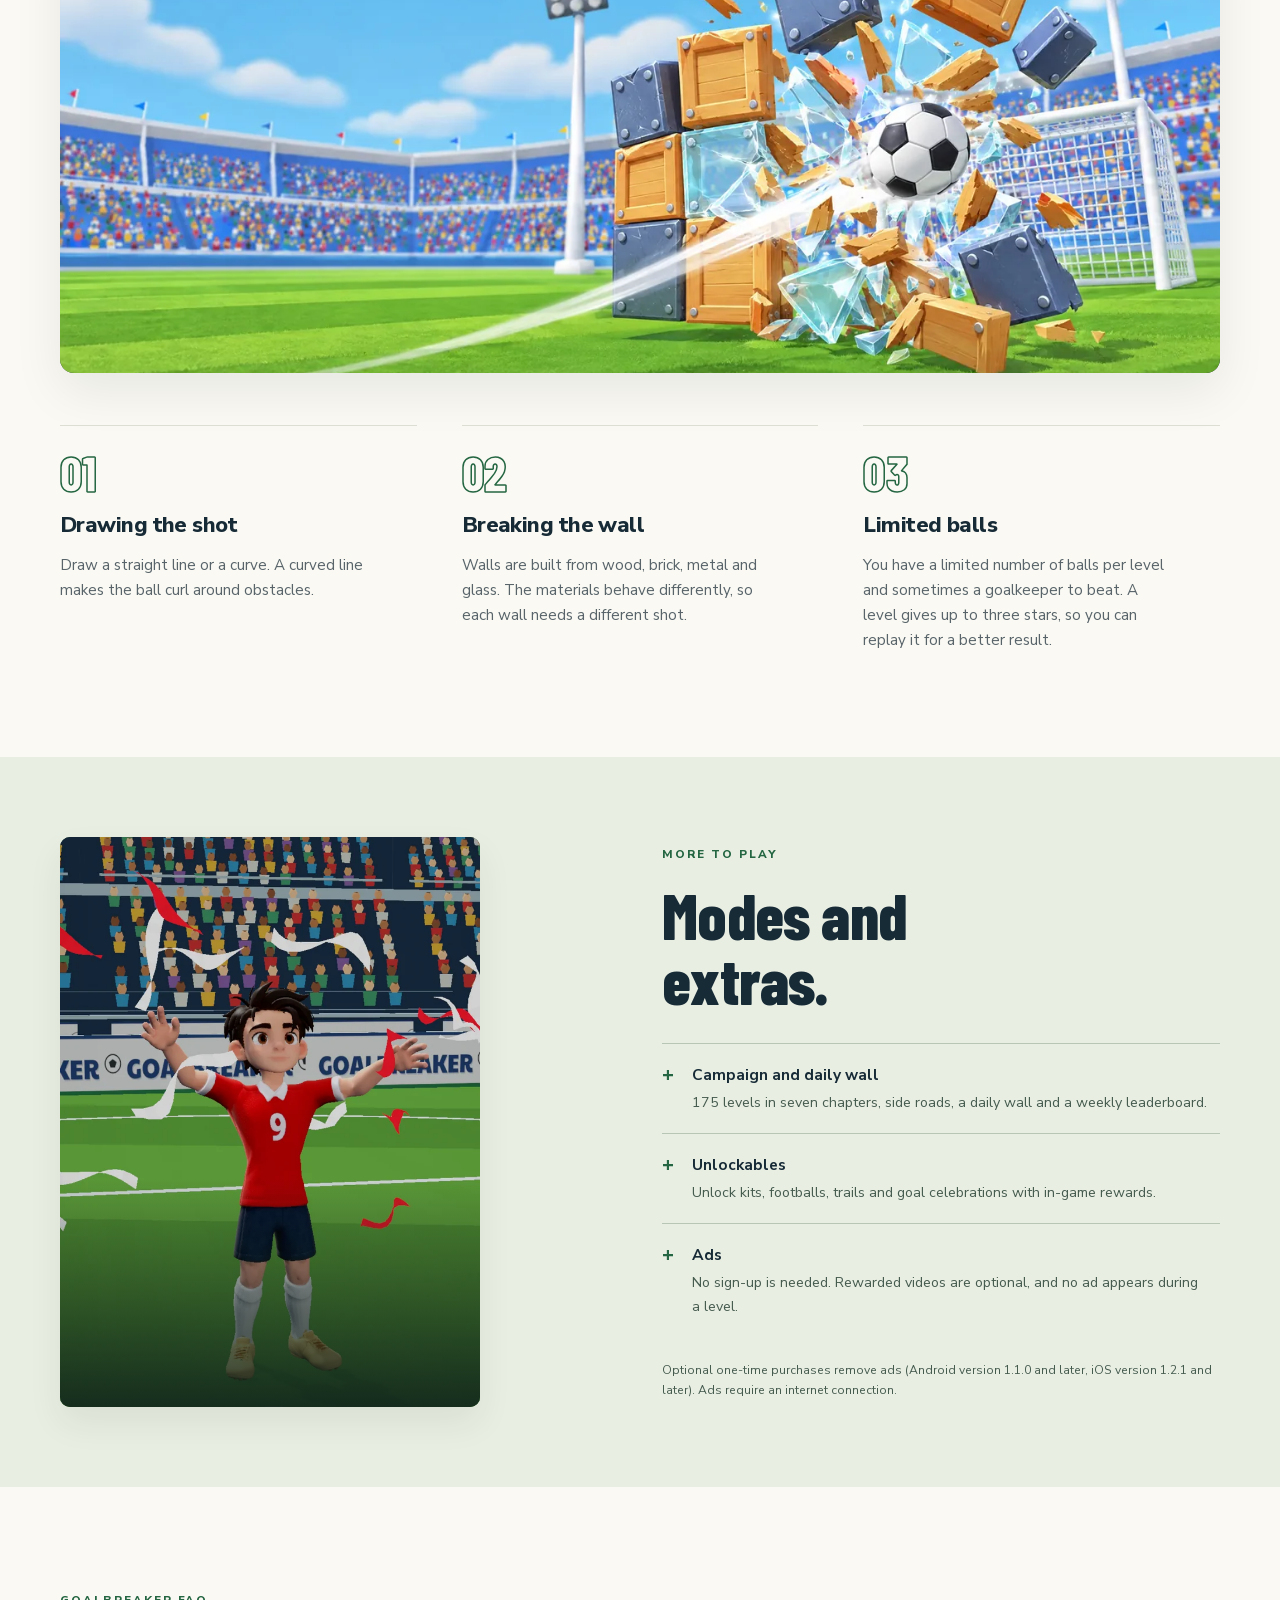
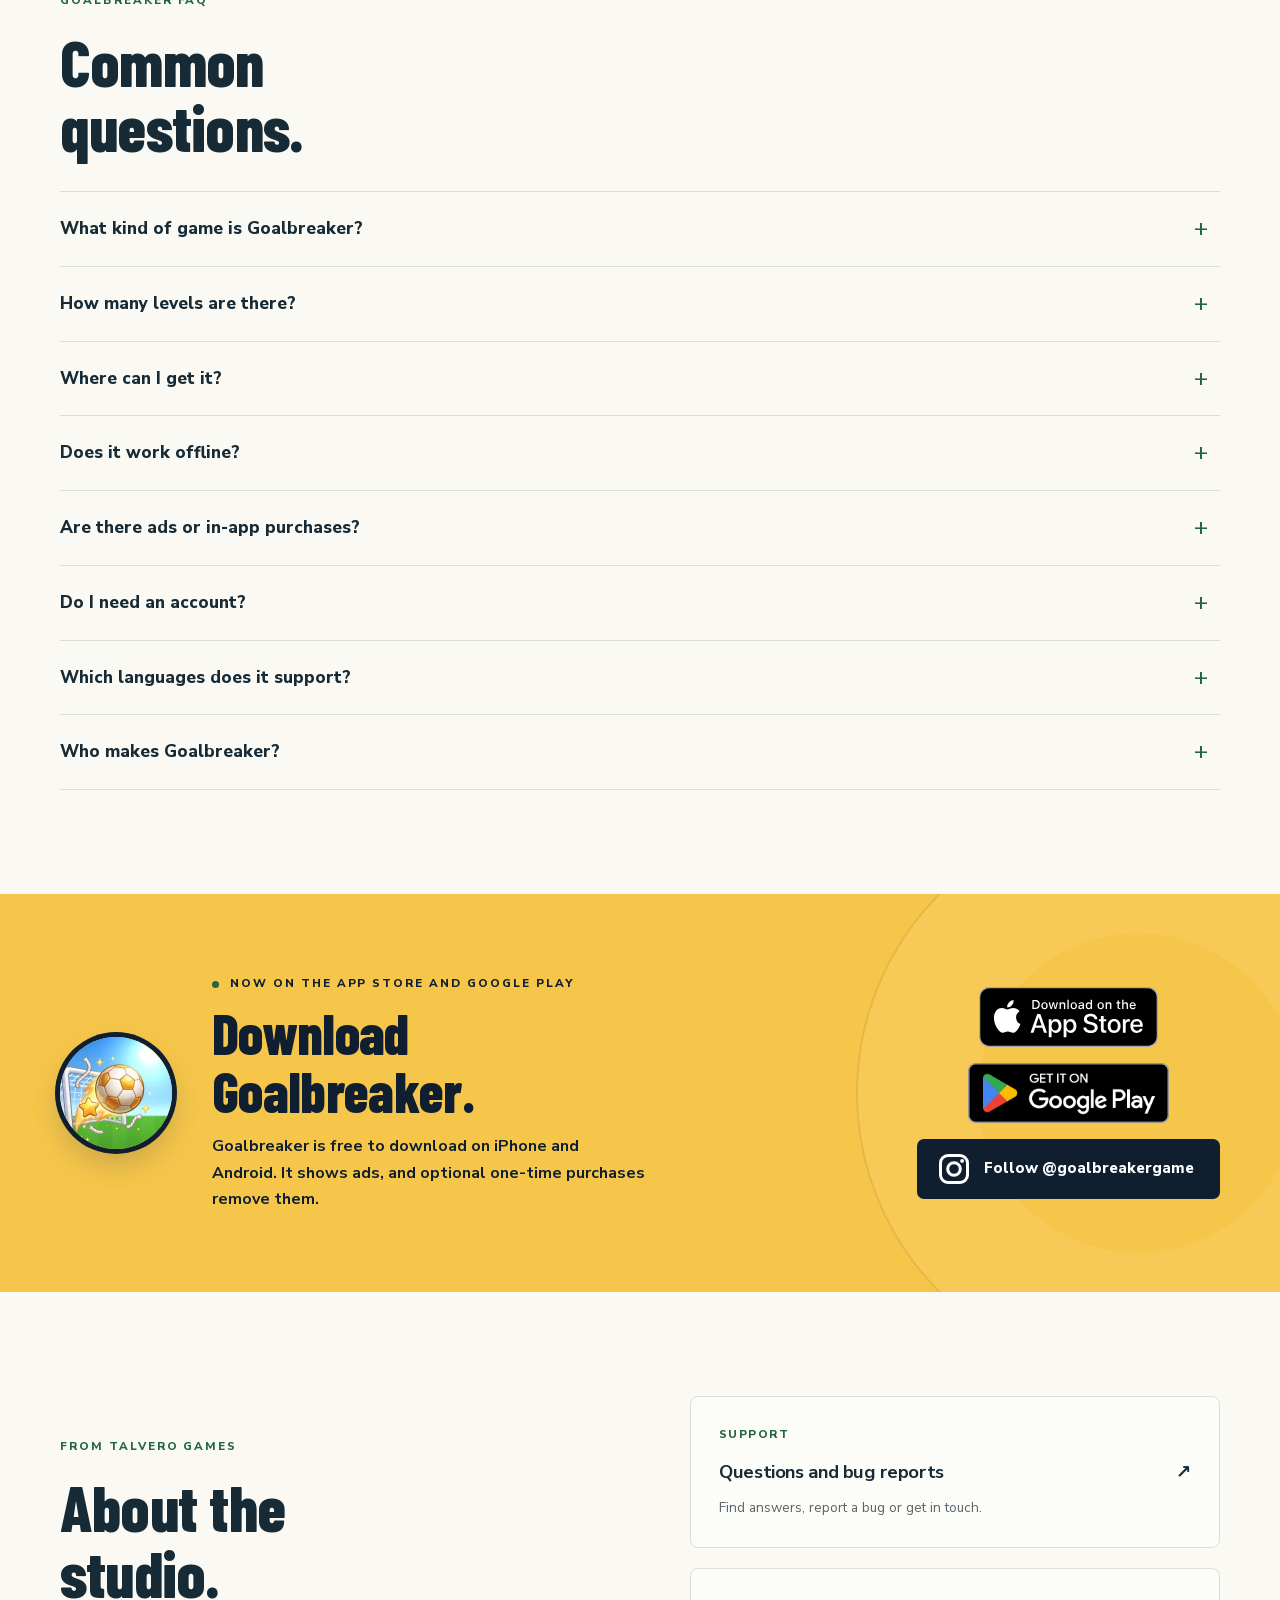
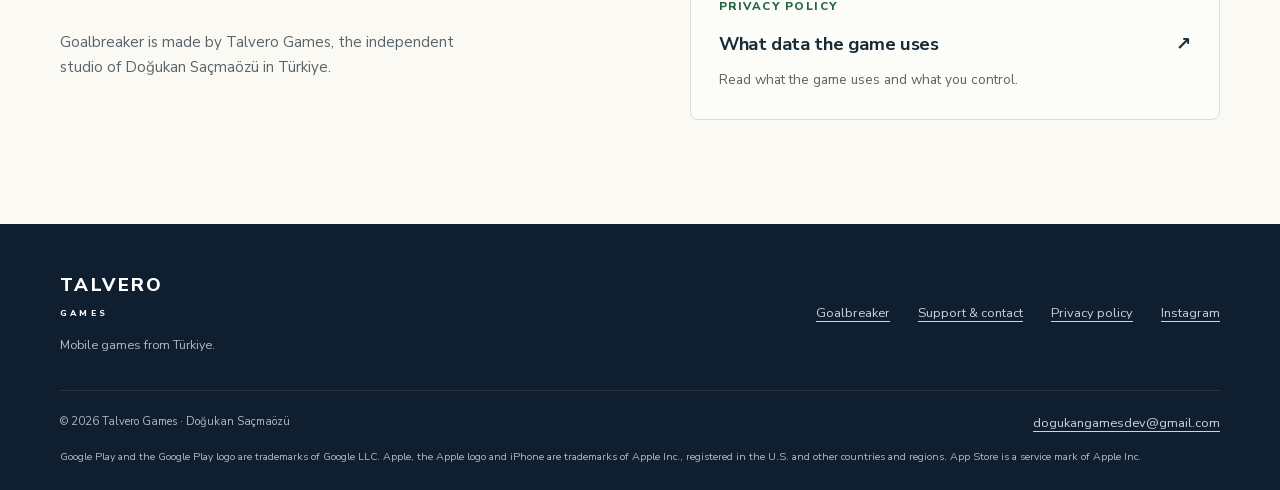
==== commit fc313397: "Studio-voice copy: plain texts on the home and Goalbreaker pages, 175 levels in seven chapters, foot" ====
--- a/goalbreaker/index.html
+++ b/goalbreaker/index.html
@@ -9,7 +9,7 @@
     <title>Goalbreaker: Football Puzzle · Talvero Games</title>
     <meta
       name="description"
-      content="Goalbreaker is a football (soccer) puzzle game. Draw the shot, break the wall and score across 150 levels in six chapters. Plays offline, no sign-up."
+      content="Goalbreaker is a football (soccer) puzzle game for Android and iPhone. Draw the shot, break the wall and score across 175 levels. Plays offline, no sign-up."
    >
     <link
       rel="canonical"
@@ -24,11 +24,11 @@
     <meta property="og:locale:alternate" content="tr_TR">
     <meta
       property="og:title"
-      content="Goalbreaker: Football Puzzle — Draw the shot. Break the wall. Score."
+      content="Goalbreaker: Football Puzzle for Android and iPhone"
    >
     <meta
       property="og:description"
-      content="Goalbreaker is a football (soccer) puzzle game. Draw the shot, break the wall and score across 150 levels in six chapters. Plays offline, no sign-up."
+      content="Goalbreaker is a football (soccer) puzzle game for Android and iPhone. Draw the shot, break the wall and score across 175 levels. Plays offline, no sign-up."
    >
     <meta
       property="og:url"
@@ -67,7 +67,7 @@
       "name": "Goalbreaker",
       "alternateName": "Goalbreaker: Football Puzzle",
       "url": "https://talverogames.com/goalbreaker/",
-      "description": "Goalbreaker is a football (soccer) puzzle game by Talvero Games: draw the shot, break the wall and score across 150 levels in six chapters.",
+      "description": "Goalbreaker is a football (soccer) puzzle game by Talvero Games for Android and iPhone: draw the shot, break the wall and score across 175 levels in seven chapters.",
       "image": "https://talverogames.com/assets/goalbreaker-feature.jpg",
       "screenshot": [
         "https://talverogames.com/assets/gameplay.webp",
@@ -171,8 +171,7 @@
               Draw the shot.<br>Break the wall.<br><span>Score.</span>
             </h1>
             <p class="hero-description">
-              One finger. A few footballs. A wall standing in your way. Find the
-              angle, bring it down, and make every shot count.
+              Draw the path of your shot with one finger and knock down the wall between you and the goal. Each level gives you a limited number of balls.
             </p>
             <div class="game-hero-actions">
               <a class="store-badge store-badge-apple" href="https://apps.apple.com/app/goalbreaker-football-puzzle/id6824697422" rel="noopener"
@@ -215,20 +214,16 @@
                 fetchpriority="high"
              >
             </figure>
-            <div class="art-caption">
-              <span aria-hidden="true">✦</span> A clever shot changes
-              everything.
-            </div>
           </div>
         </div>
       </section>
 
       <section class="stats-band" aria-label="Game highlights">
         <div class="container stats">
-          <p><strong>150</strong><span>main levels</span></p>
-          <p><strong>6</strong><span>chapters to conquer</span></p>
-          <p><strong>1</strong><span>finger to play</span></p>
-          <p><strong>Offline</strong><span>Play at your pace</span></p>
+          <p><strong>175</strong><span>main levels</span></p>
+          <p><strong>7</strong><span>chapters</span></p>
+          <p><strong>75</strong><span>Smash &amp; Score levels</span></p>
+          <p><strong>Offline</strong><span>Plays without internet</span></p>
         </div>
       </section>
 
@@ -239,11 +234,9 @@
       >
         <div class="section-heading">
           <p class="eyebrow">How to play</p>
-          <h2 id="game-title">Every wall is<br>a new puzzle.</h2>
+          <h2 id="game-title">The goal is<br>behind a wall.</h2>
           <p>
-            Every level puts a wall between you and the goal. Football instinct
-            meets a little creative destruction. It’s easy to take a shot.
-            Finding the perfect one is where the fun starts.
+            Each level has a wall between you and the goal. Draw a shot, see how the wall falls and try again with a better line.
           </p>
         </div>
         <figure class="intro-art">
@@ -258,26 +251,23 @@
         <div class="feature-grid">
           <article>
             <span class="feature-number" aria-hidden="true">01</span>
-            <h3>Find your angle</h3>
+            <h3>Drawing the shot</h3>
             <p>
-              Draw a straight shot or bend your line into a curve. Read the
-              obstacles and work out your way to the goal.
+              Draw a straight line or a curve. A curved line makes the ball curl around obstacles.
             </p>
           </article>
           <article>
             <span class="feature-number" aria-hidden="true">02</span>
-            <h3>Bring it down</h3>
+            <h3>Breaking the wall</h3>
             <p>
-              Break through wood, crack the bricks, shatter glass and send
-              structures tumbling. Different walls need different ideas.
+              Walls are built from wood, brick, metal and glass. The materials behave differently, so each wall needs a different shot.
             </p>
           </article>
           <article>
             <span class="feature-number" aria-hidden="true">03</span>
-            <h3>Make it count</h3>
+            <h3>Limited balls</h3>
             <p>
-              Beat the keeper, chase three stars and come back for a sharper
-              solution. A limited supply of balls makes every decision matter.
+              You have a limited number of balls per level and sometimes a goalkeeper to beat. A level gives up to three stars, so you can replay it for a better result.
             </p>
           </article>
         </div>
@@ -293,33 +283,26 @@
               height="1280"
               loading="lazy"
            >
-            <figcaption>That just-one-more-level feeling.</figcaption>
           </figure>
           <div class="victory-copy">
-            <p class="eyebrow">Earn the celebration</p>
-            <h2 id="victory-title">Little shots.<br>Big moments.</h2>
-            <p>
-              There’s always another wall to beat and another way to make the
-              game your own.
-            </p>
+            <p class="eyebrow">More to play</p>
+            <h2 id="victory-title">Modes and<br>extras.</h2>
             <ul class="game-extras">
               <li>
-                <strong>Keep the challenge going</strong
-                ><span>Six chapters, side challenges and daily walls.</span>
+                <strong>Campaign and daily wall</strong
+                ><span>175 levels in seven chapters, side roads, a daily wall and a weekly leaderboard.</span>
               </li>
               <li>
-                <strong>Make your mark</strong
+                <strong>Unlockables</strong
                 ><span
                   >Unlock kits, footballs, trails and goal celebrations with
                   in-game rewards.</span
                 >
               </li>
               <li>
-                <strong>Play on your terms</strong
+                <strong>Ads</strong
                 ><span
-                  >No sign-up needed. Optional rewarded videos when you
-                  choose an extra boost; no ad interrupts a level unless you ask
-                  for one.</span
+                  >No sign-up is needed. Rewarded videos are optional, and no ad appears during a level.</span
                 >
               </li>
             </ul>
@@ -339,7 +322,7 @@
       >
         <div class="section-heading">
           <p class="eyebrow">Goalbreaker FAQ</p>
-          <h2 id="faq-title">Before<br>kick-off.</h2>
+          <h2 id="faq-title">Common<br>questions.</h2>
         </div>
         <div class="faq-list">
           <details>
@@ -357,22 +340,20 @@
             <summary>How many levels are there?</summary>
             <div class="faq-answer">
               <p>
-                150 main levels across six chapters, with side roads and daily
-                walls on top.
-              </p>
-            </div>
-          </details>
-          <details>
-            <summary>When can I play it?</summary>
-            <div class="faq-answer">
-              <p>
-                Right now. Goalbreaker is out for iPhone and Android:
+                175 main levels in seven chapters. Smash &amp; Score, a second mode, has 75 levels where you tap to shoot and clear a platform. There are also side roads, a daily wall and a weekly leaderboard.
+              </p>
+            </div>
+          </details>
+          <details>
+            <summary>Where can I get it?</summary>
+            <div class="faq-answer">
+              <p>
+                Goalbreaker is out for iPhone and Android:
                 <a href="https://apps.apple.com/app/goalbreaker-football-puzzle/id6824697422" rel="noopener">download it on the App&nbsp;Store</a>
                 or
                 <a href="https://play.google.com/store/apps/details?id=com.dogukanscz.goalbreaker&amp;referrer=utm_source%3Dtalverogames%26utm_medium%3Dwebsite%26utm_campaign%3Dgoalbreaker_en" rel="noopener">get it on Google Play</a>.
-                Follow
-                <a href="https://www.instagram.com/goalbreakergame/" rel="noopener">@goalbreakergame</a>
-                on Instagram for news and updates.
+                News and updates are on Instagram at
+                <a href="https://www.instagram.com/goalbreakergame/" rel="noopener">@goalbreakergame</a>.
               </p>
             </div>
           </details>
@@ -422,8 +403,7 @@
             <summary>Who makes Goalbreaker?</summary>
             <div class="faq-answer">
               <p>
-                Doğukan Saçmaözü, the independent developer behind
-                <a href="../">Talvero Games</a> in Türkiye.
+                <a href="../">Talvero Games</a>, the independent studio of Doğukan Saçmaözü in Türkiye.
               </p>
             </div>
           </details>
@@ -445,11 +425,9 @@
               <span class="status-dot" aria-hidden="true"></span>Now on the
               App&nbsp;Store and Google Play
             </p>
-            <h2 id="launch-title">Your first wall<br>is waiting.</h2>
+            <h2 id="launch-title">Download<br>Goalbreaker.</h2>
             <p>
-              Goalbreaker is out for iPhone and Android: download it on the
-              App&nbsp;Store or get it on Google Play, and follow @goalbreakergame
-              on Instagram for news and updates.
+              Goalbreaker is free to download on iPhone and Android. It shows ads, and optional one-time purchases remove them.
             </p>
           </div>
           <div class="launch-actions">
@@ -486,24 +464,22 @@
       >
         <div>
           <p class="eyebrow"><a href="../">From Talvero Games</a></p>
-          <h2 id="studio-title">Made with care.<br>Played your way.</h2>
+          <h2 id="studio-title">About the<br>studio.</h2>
           <p>
-            Goalbreaker is made by Doğukan Saçmaözü, an independent developer in
-            Türkiye. A small studio, an idea worth chasing, and a game made
-            better by the people playing it.
+            Goalbreaker is made by Talvero Games, the independent studio of Doğukan Saçmaözü in Türkiye.
           </p>
         </div>
         <div class="resource-links">
           <a href="support/"
-            ><span class="resource-label">Player support</span
+            ><span class="resource-label">Support</span
             ><strong
-              >A question or a clever idea?
+              >Questions and bug reports
               <span aria-hidden="true">↗</span></strong
             ><span>Find answers, report a bug or get in touch.</span></a
           ><a href="privacy/"
             ><span class="resource-label">Privacy policy</span
             ><strong
-              >Your data. Your choices.
+              >What data the game uses
               <span aria-hidden="true">↗</span></strong
             ><span>Read what the game uses and what you control.</span></a
           >
@@ -514,7 +490,7 @@
       <div class="container footer-top">
         <div>
           <a class="studio" href="../">TALVERO<span>GAMES</span></a>
-          <p>Small studio. Big love for play.</p>
+          <p>Mobile games from Türkiye.</p>
         </div>
         <nav aria-label="Footer navigation">
           <a href="../goalbreaker/">Goalbreaker</a
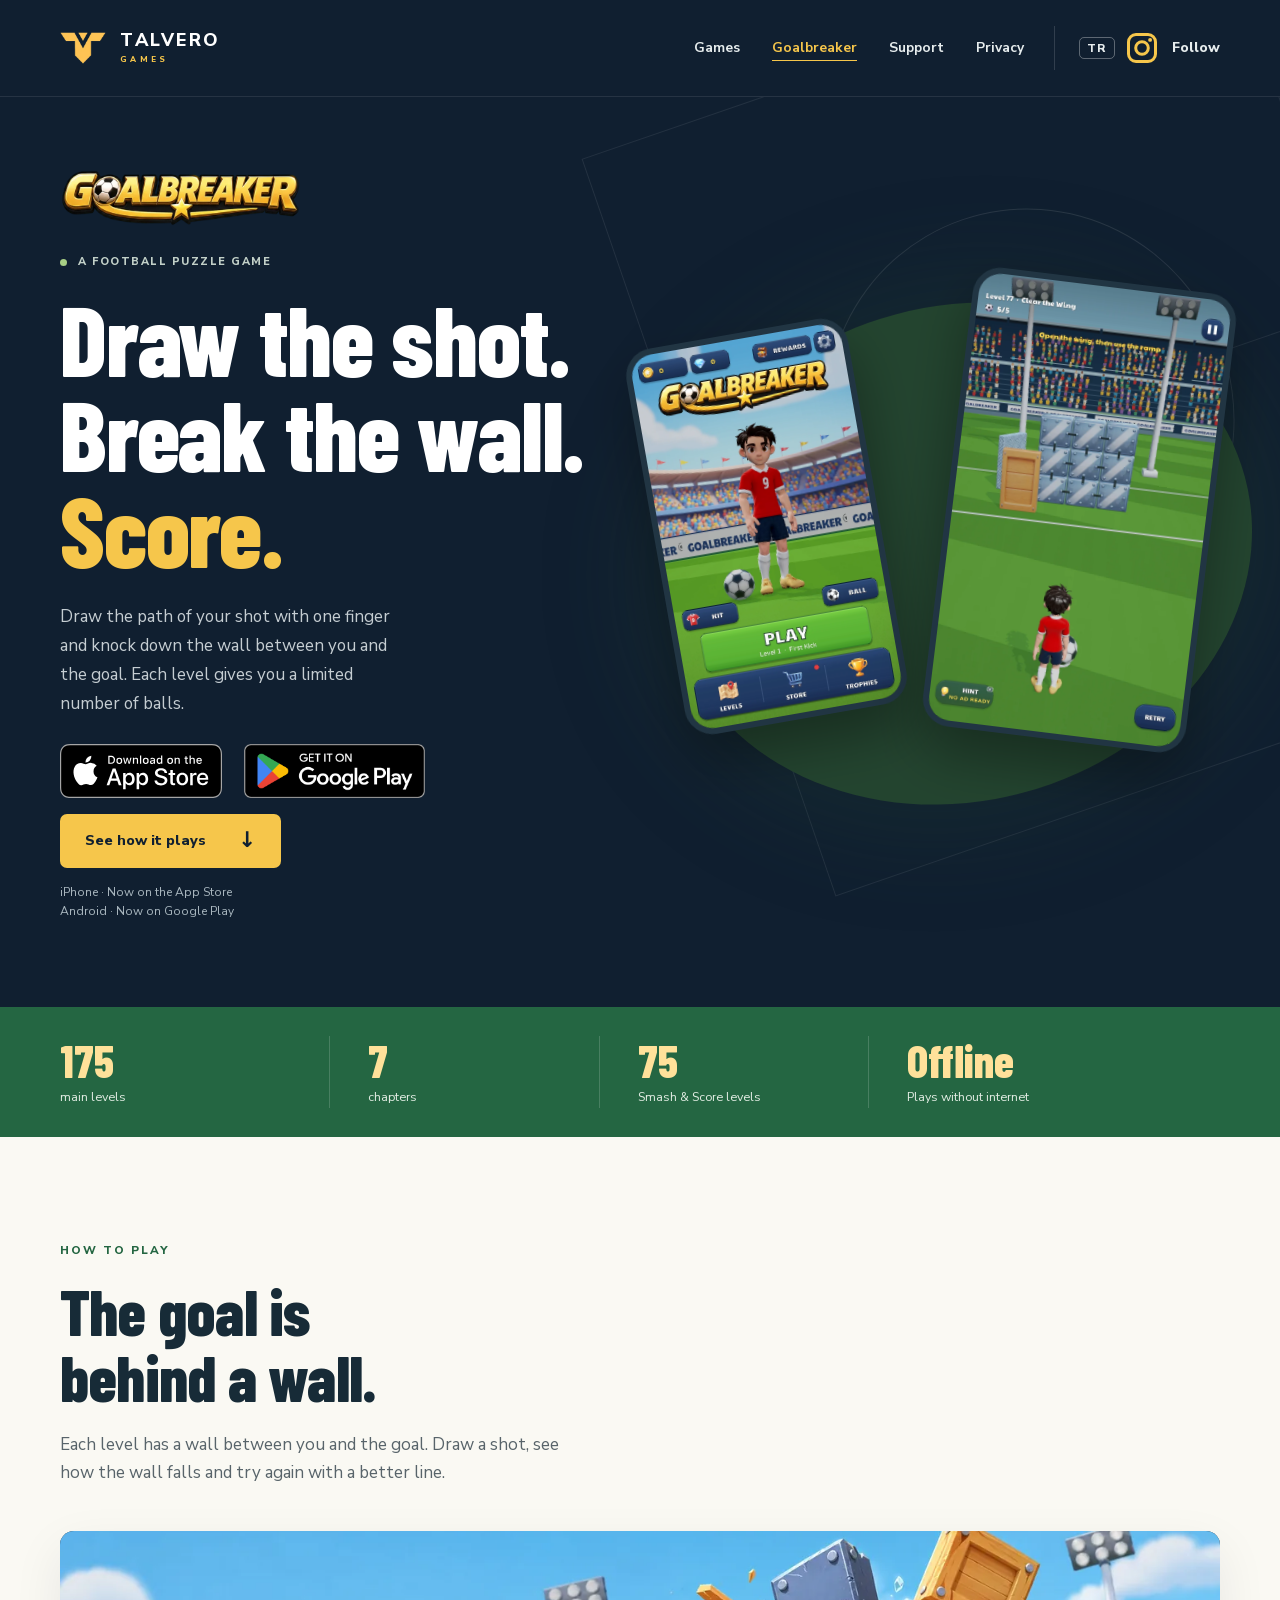
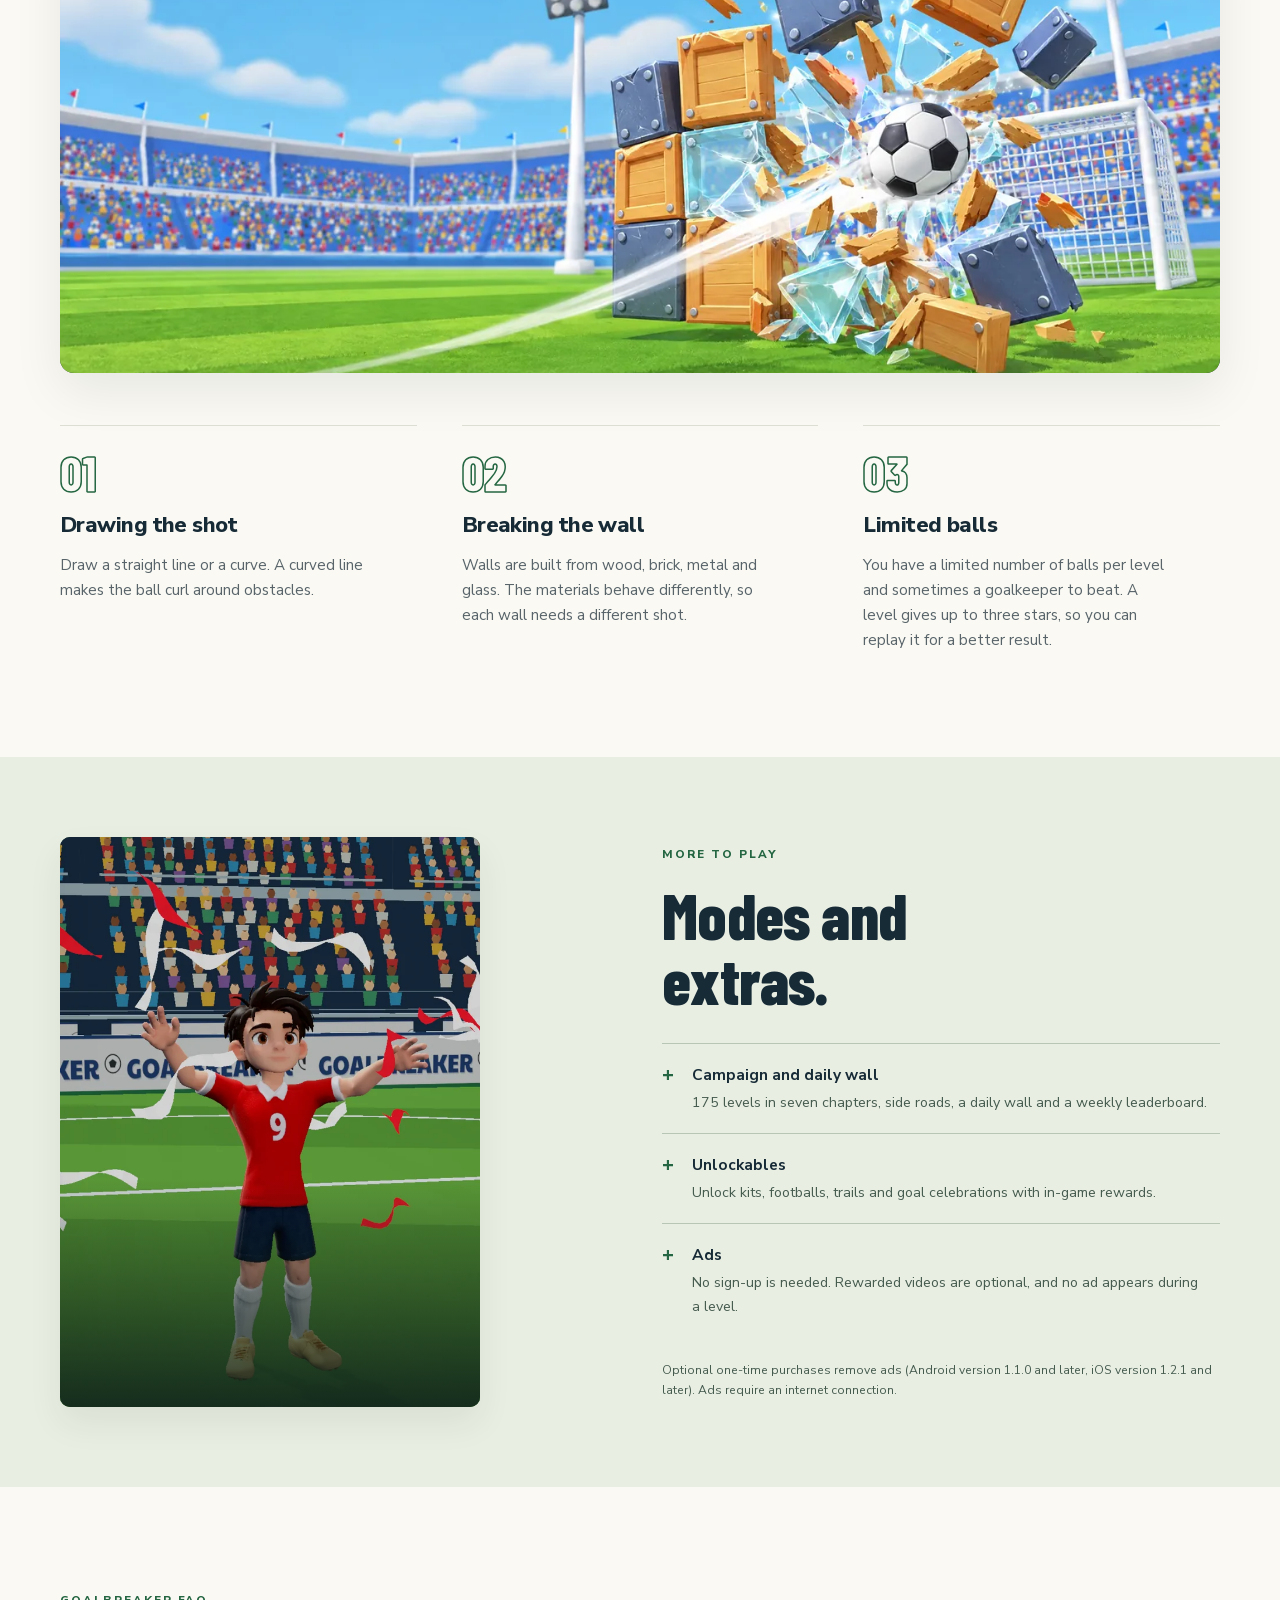
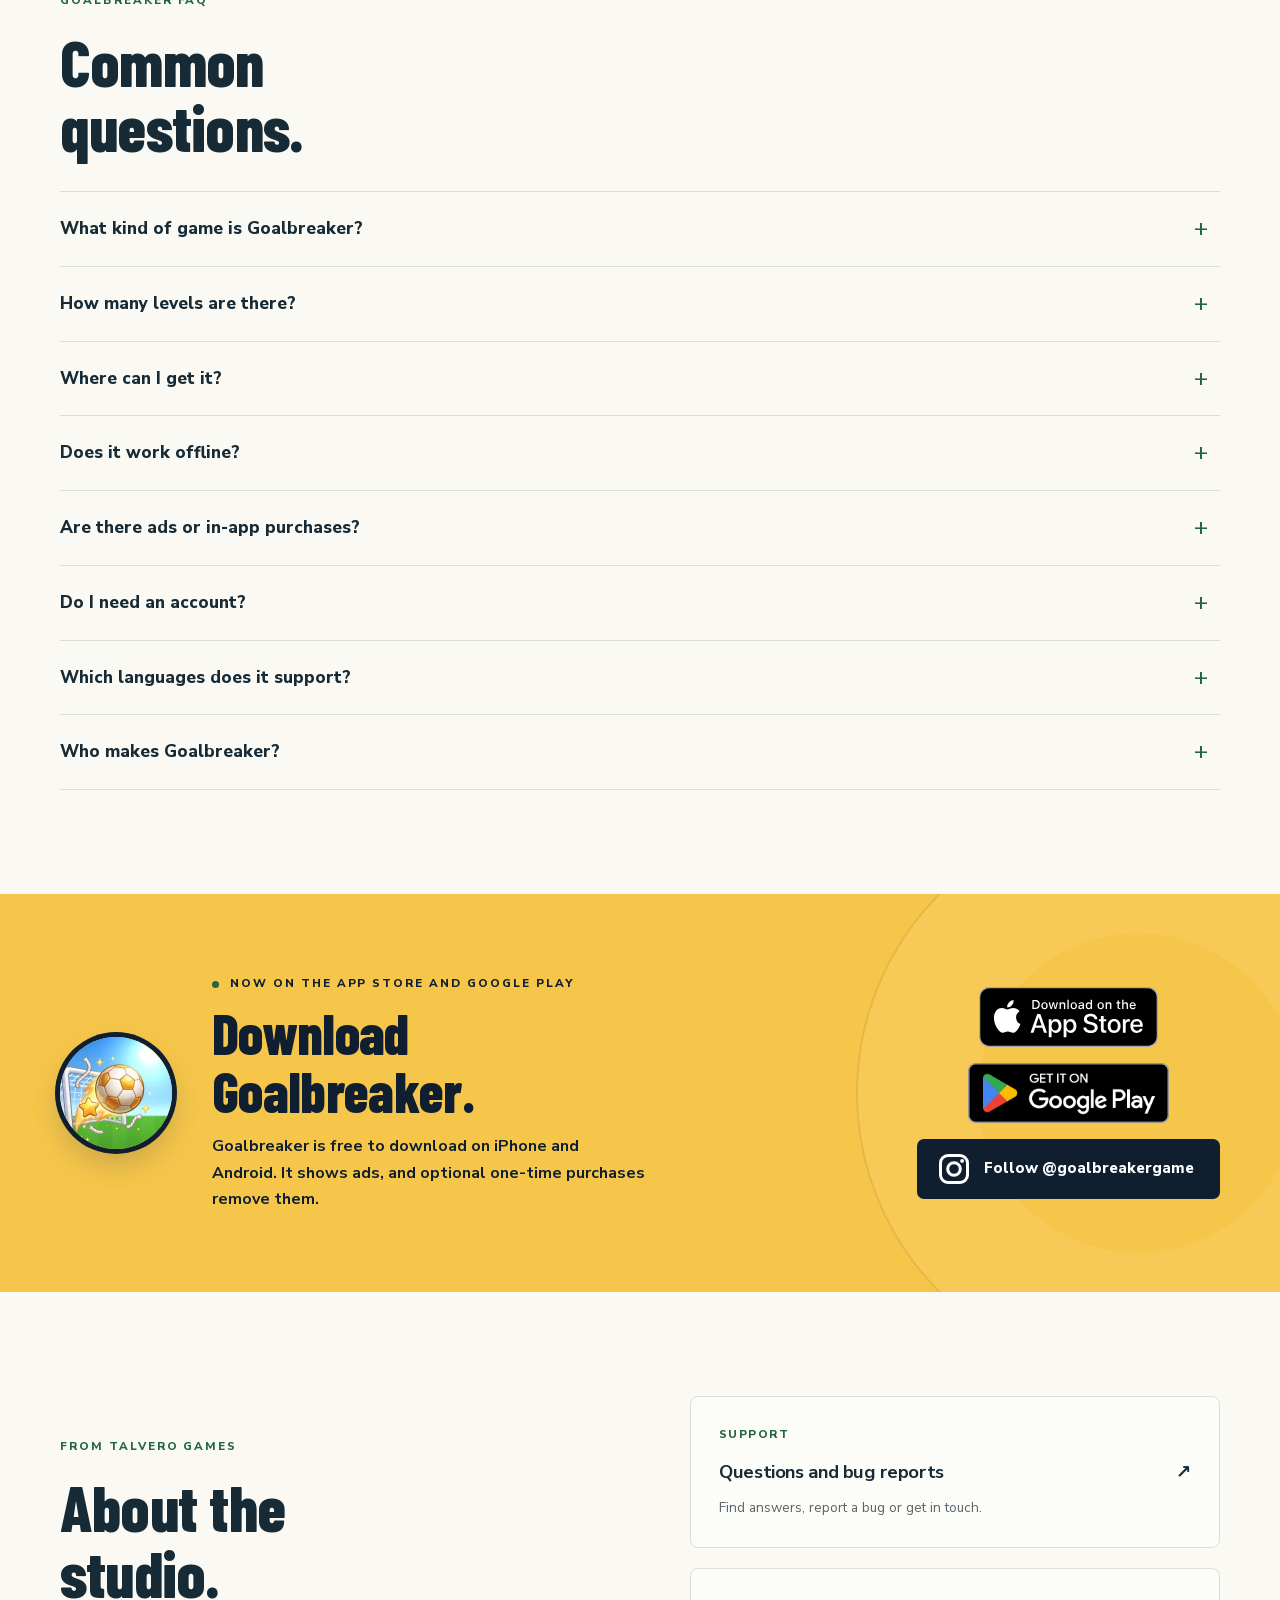
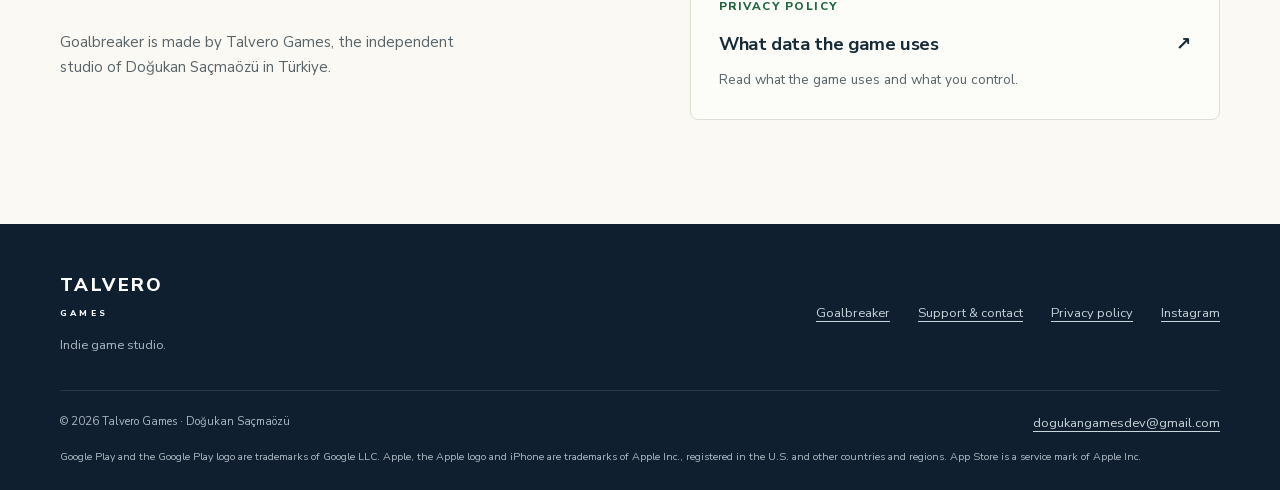
==== commit e5f064ac: "Home headline and footer tagline: indie game studio instead of the mobile-games-from-Türkiye line" ====
--- a/goalbreaker/index.html
+++ b/goalbreaker/index.html
@@ -490,7 +490,7 @@
       <div class="container footer-top">
         <div>
           <a class="studio" href="../">TALVERO<span>GAMES</span></a>
-          <p>Mobile games from Türkiye.</p>
+          <p>Indie game studio.</p>
         </div>
         <nav aria-label="Footer navigation">
           <a href="../goalbreaker/">Goalbreaker</a
